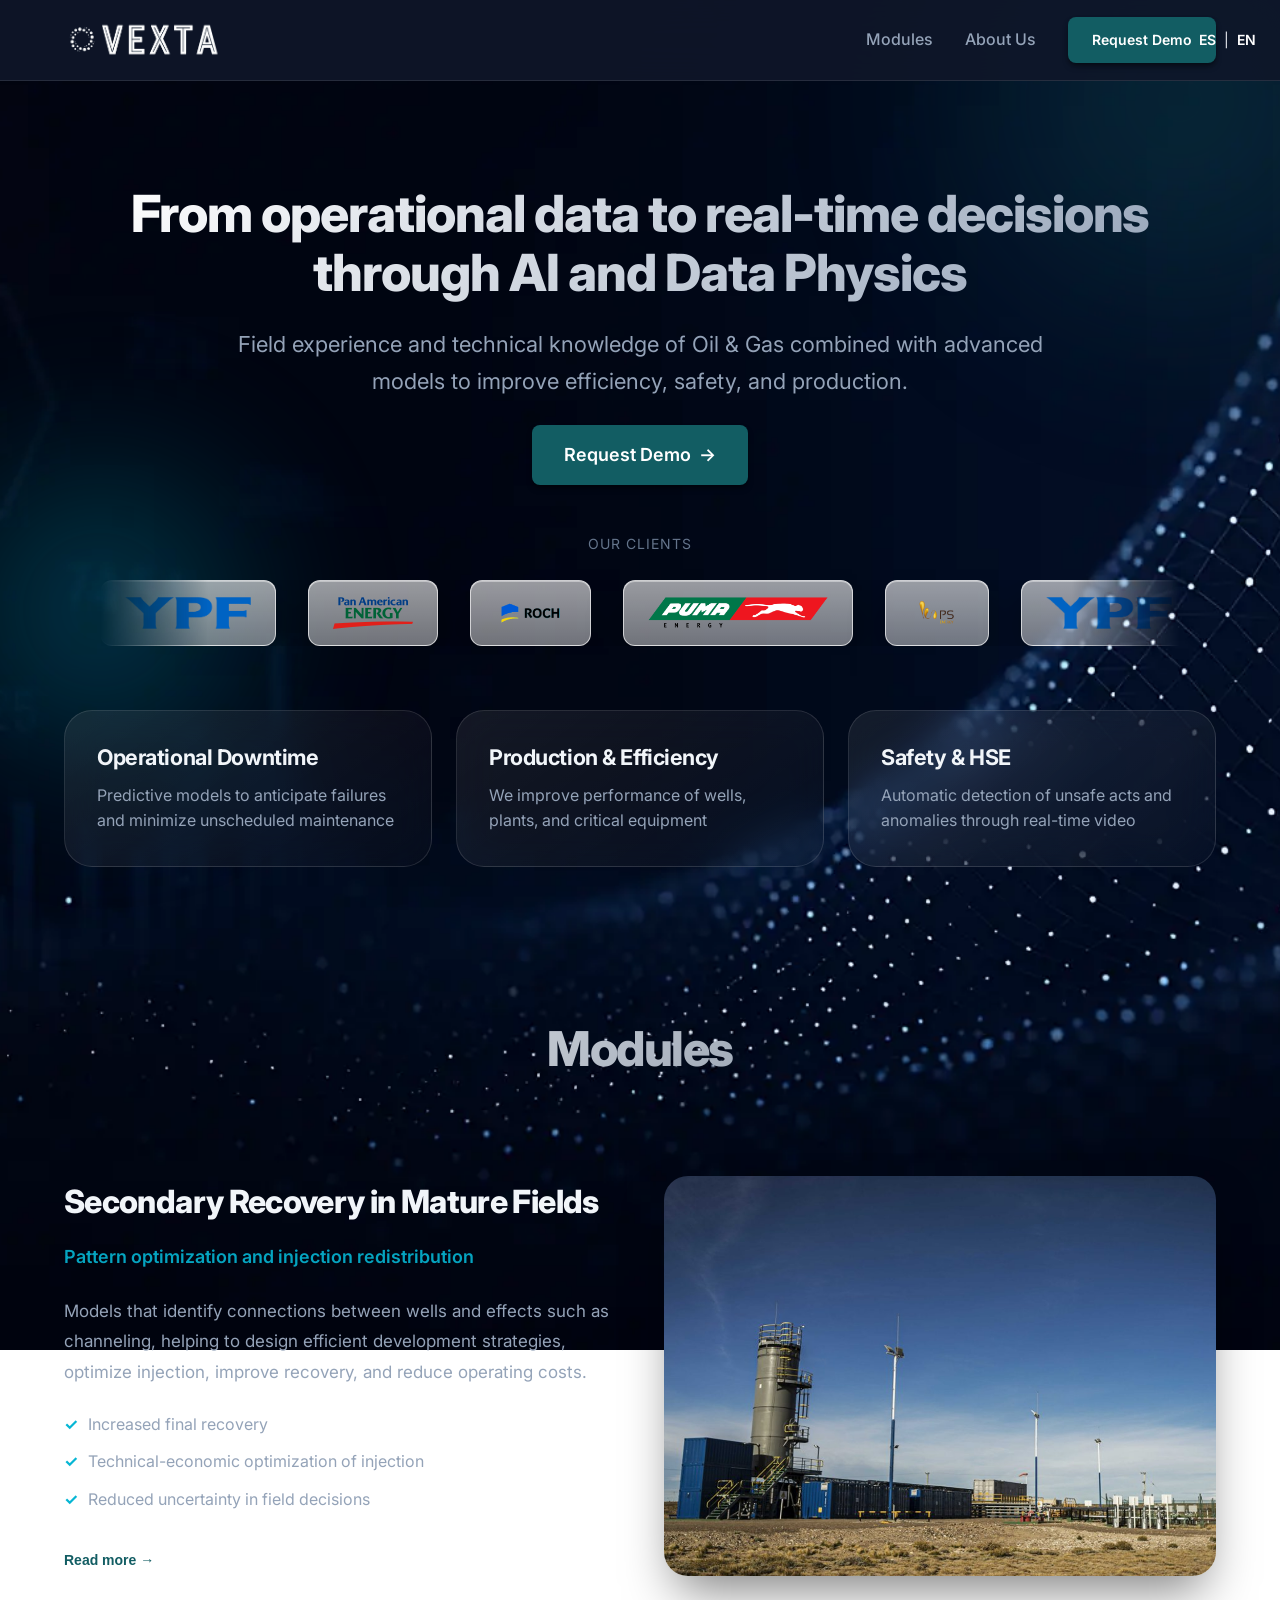
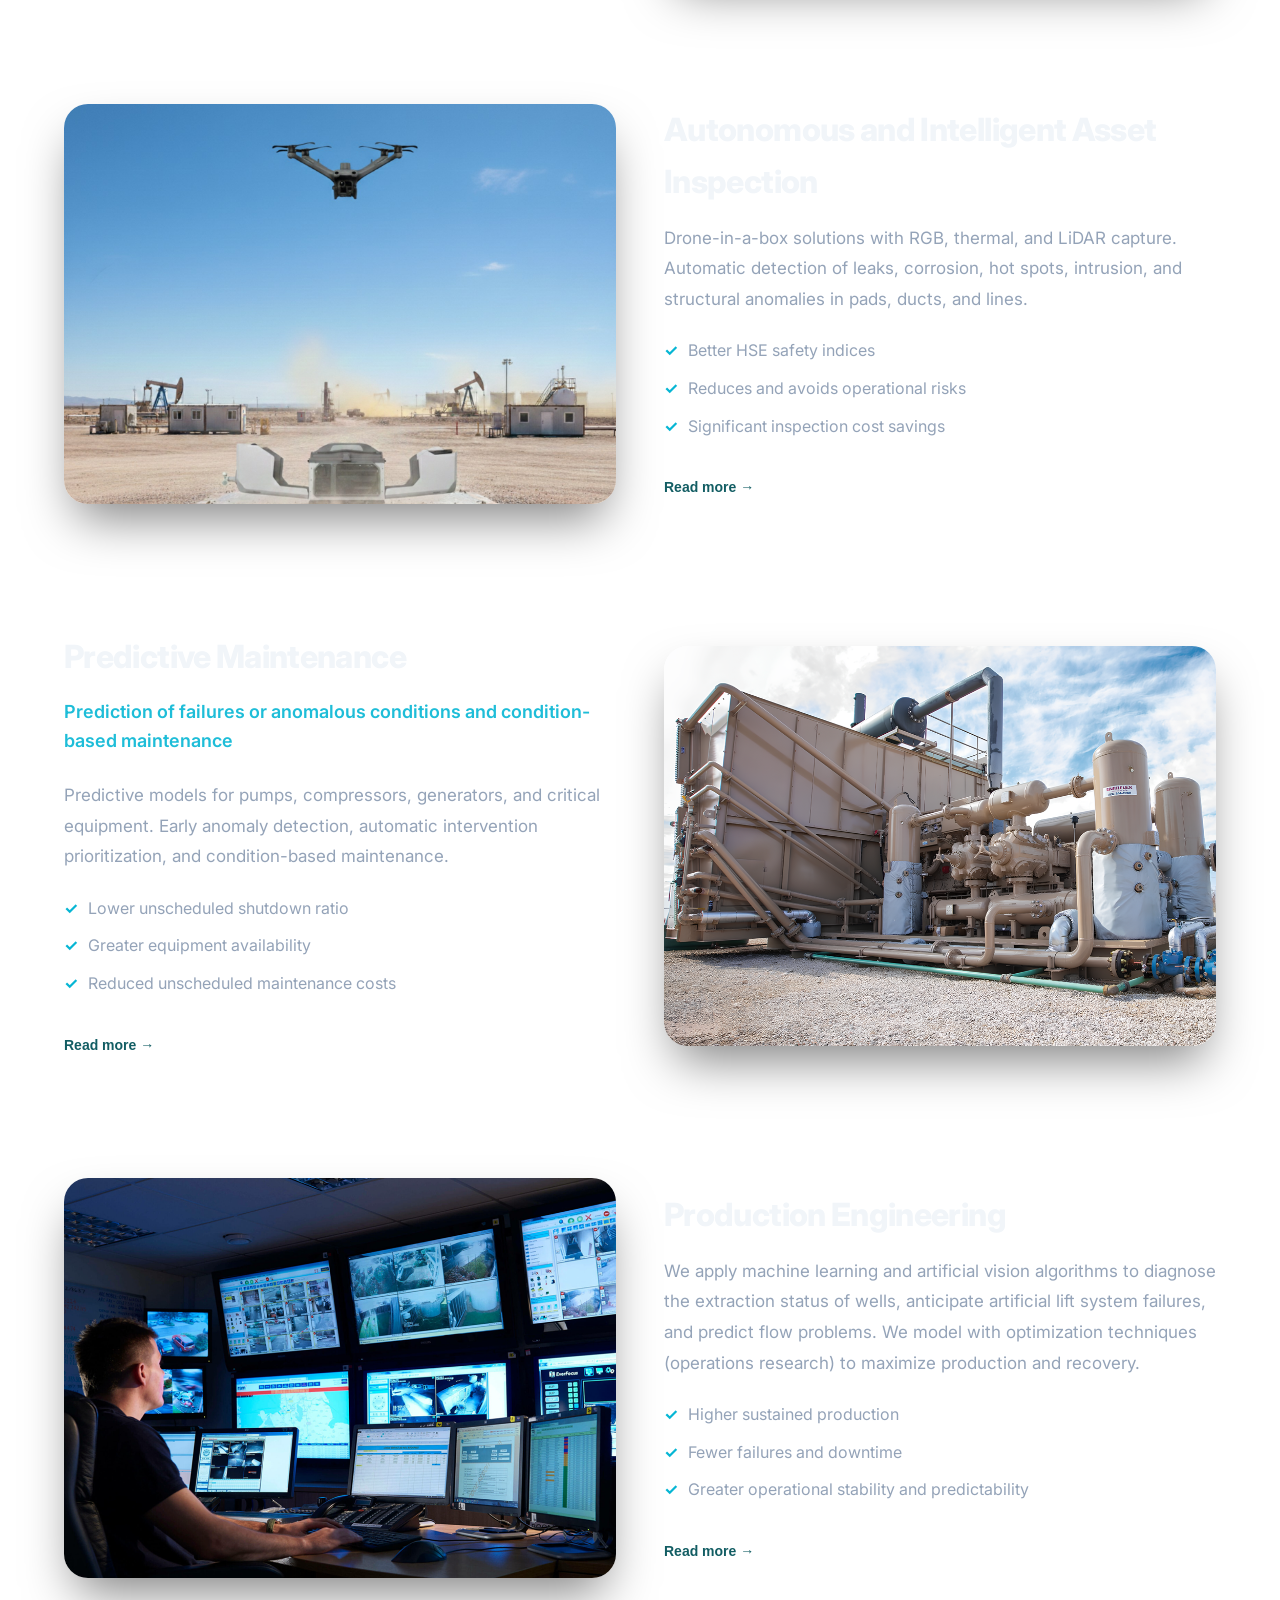
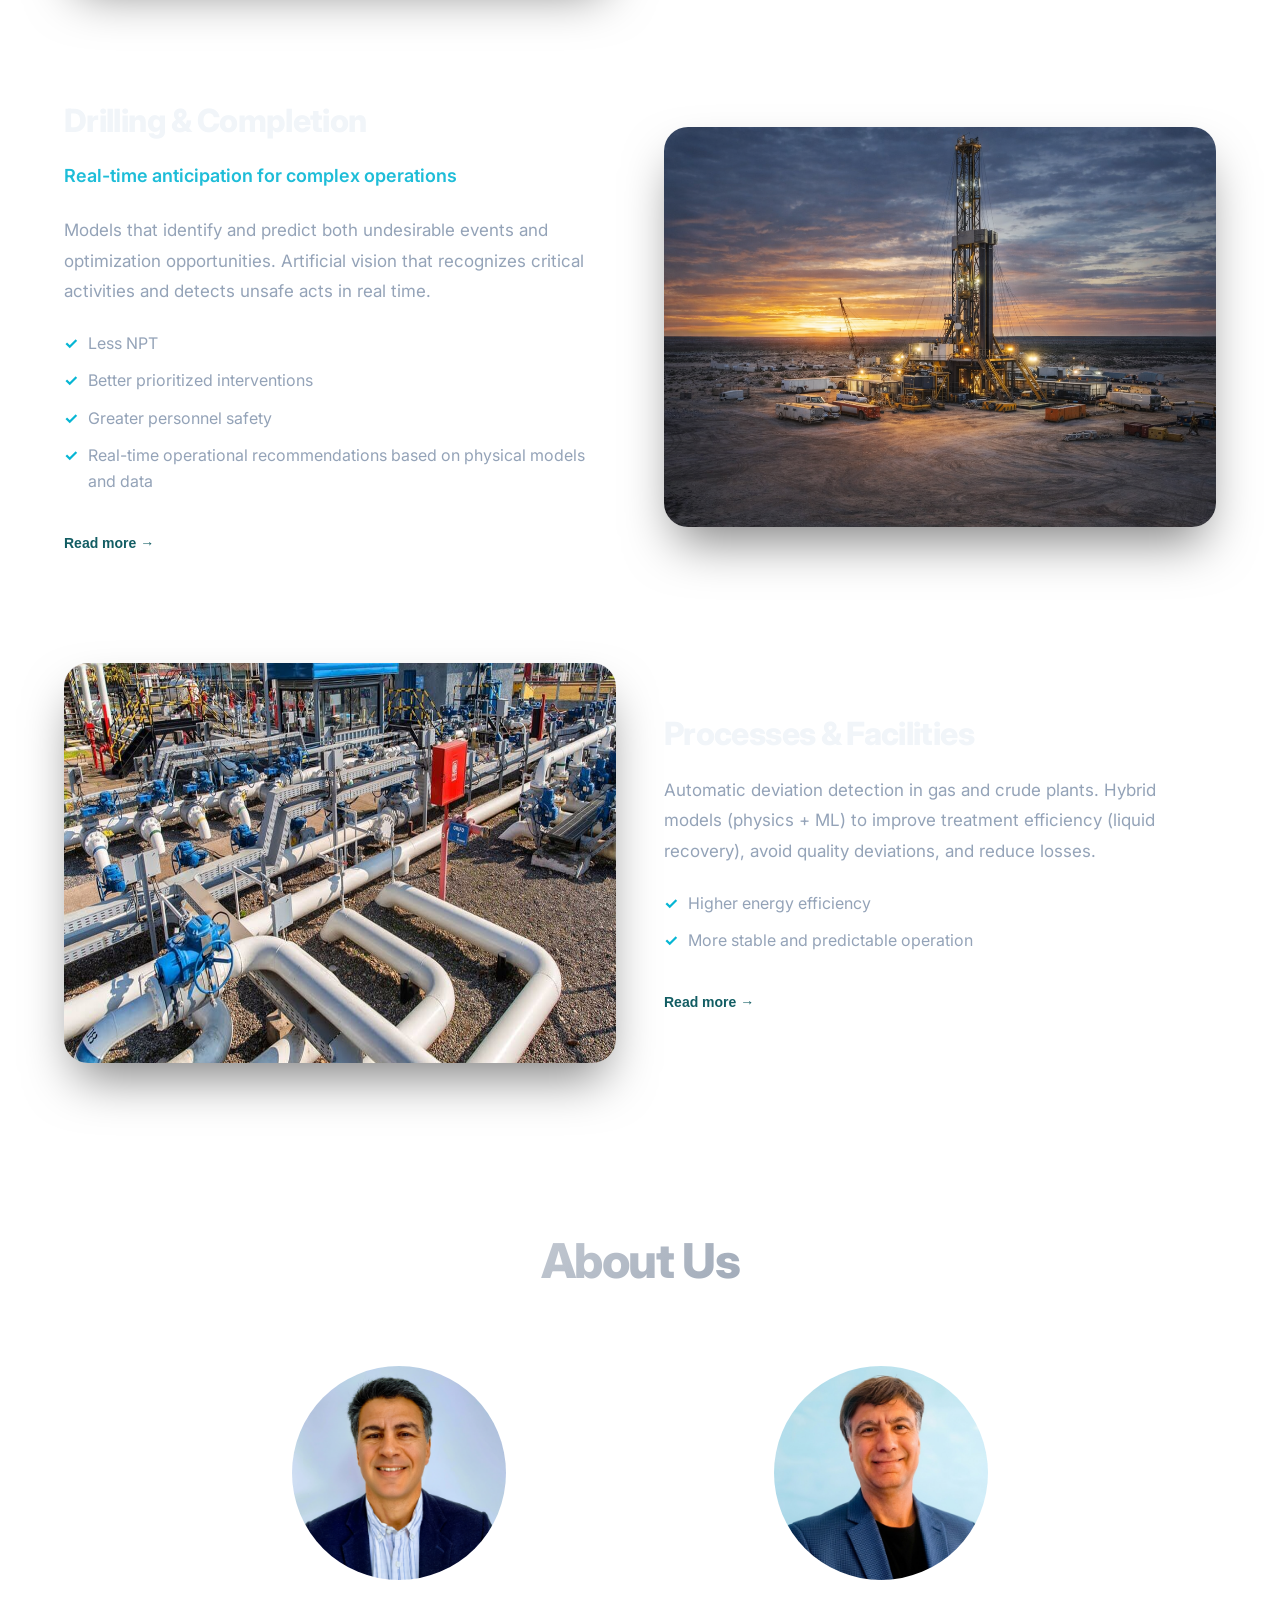
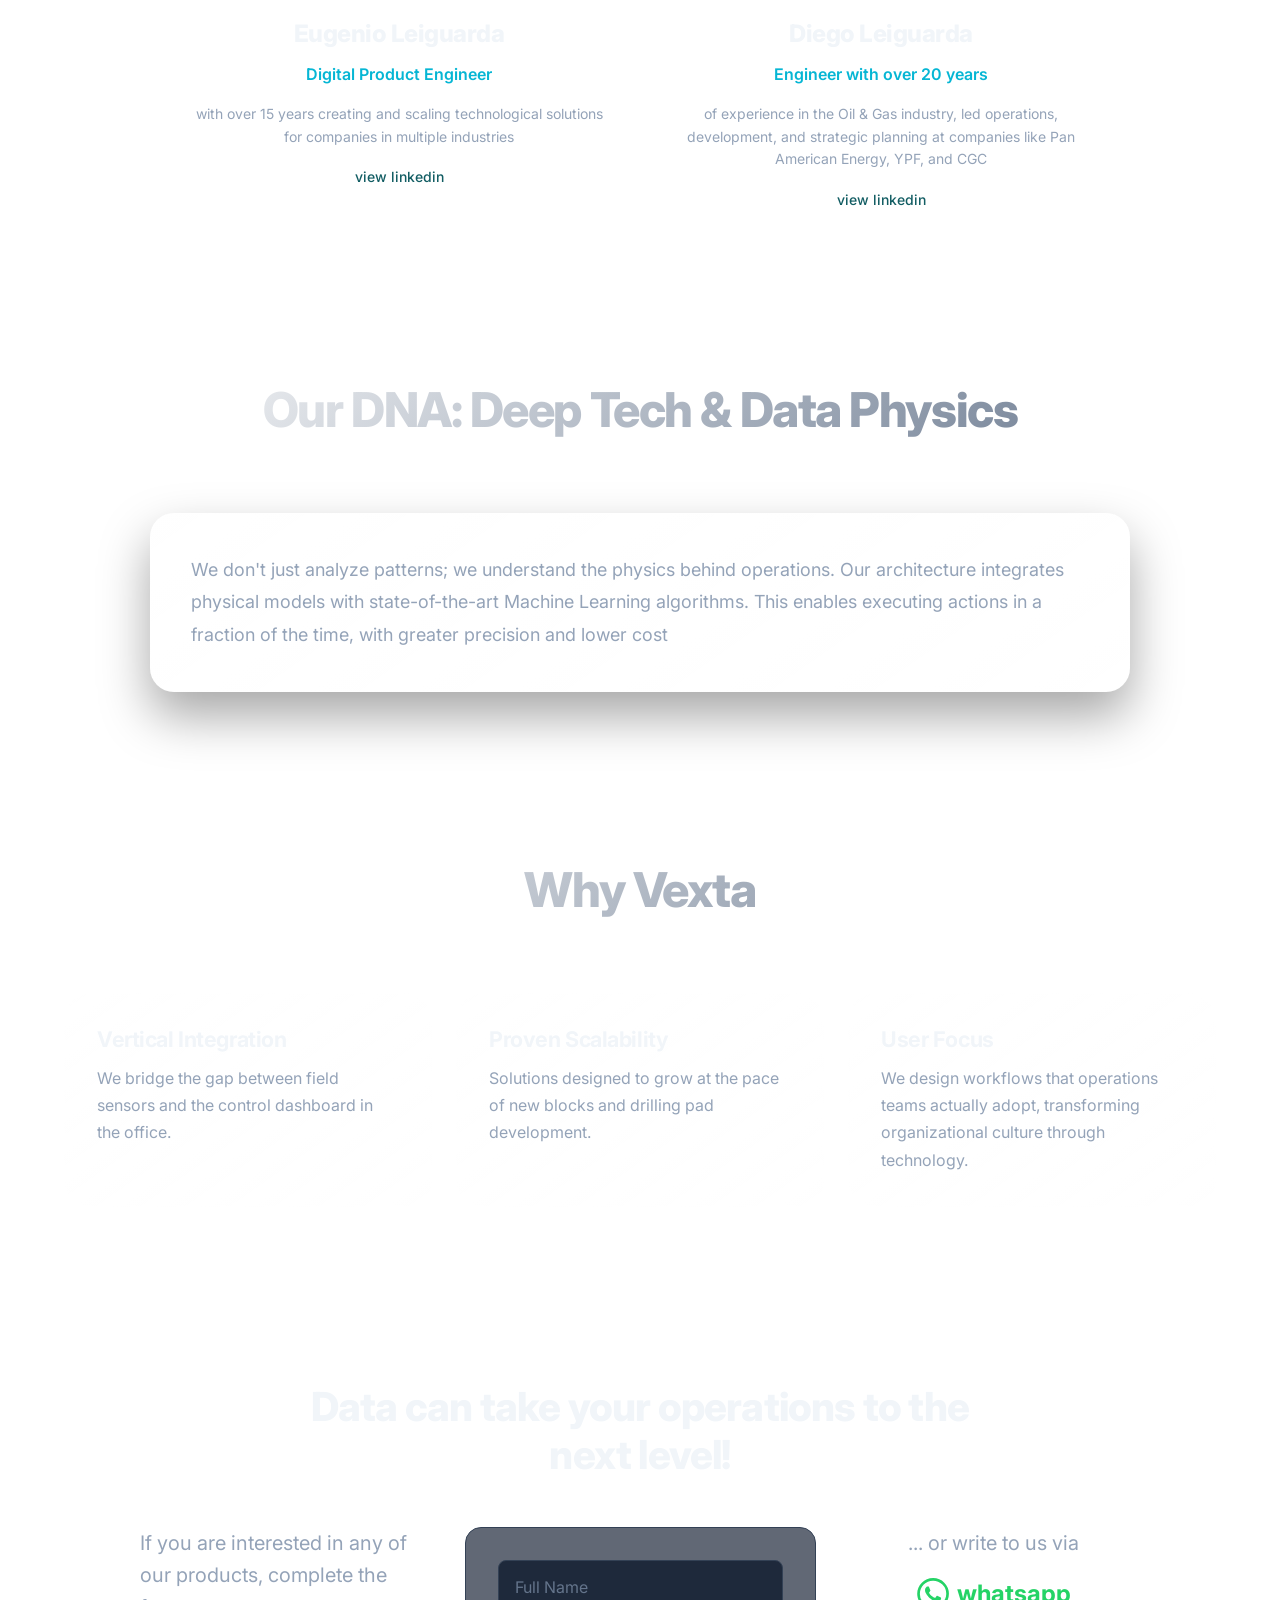
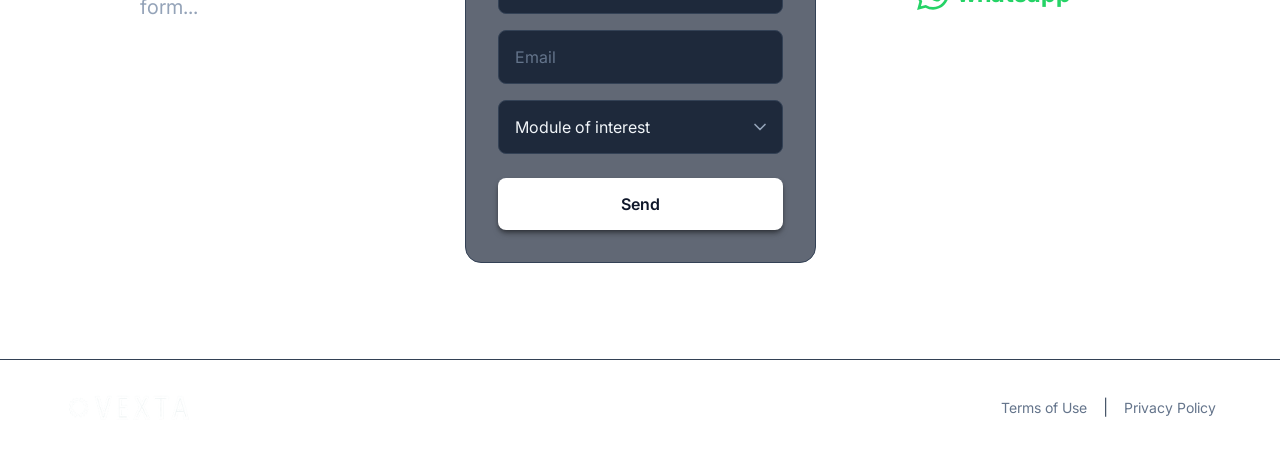
==== en/index.html @ 83370a62 "Initial commit: Vexta web project Co-Authored-By: Claude Sonnet 4.6 <noreply@anthropic.com>" ====
<!DOCTYPE html>
<html lang="en">
<head>
    <meta charset="UTF-8">
    <meta name="viewport" content="width=device-width, initial-scale=1.0">
    <title>VEXTA - AI and Data Physics to maximize critical asset profitability</title>
    <meta name="description" content="Field experience and technical knowledge of Oil & Gas combined with advanced models to improve efficiency, safety, and production.">

    <link rel="preconnect" href="https://fonts.googleapis.com">
    <link rel="preconnect" href="https://fonts.gstatic.com" crossorigin>
    <link href="https://fonts.googleapis.com/css2?family=Inter:wght@400;500;600;700&display=swap" rel="stylesheet">

    <link href="https://unpkg.com/aos@2.3.1/dist/aos.css" rel="stylesheet">

    <link rel="stylesheet" href="../styles.css">
</head>
<body>
    <div class="bg-parallax" id="bgParallax"></div>

    <div class="gradient-orb orb-1"></div>
    <div class="gradient-orb orb-2"></div>

    <header class="header">
        <nav class="nav container">
            <a href="index.html" class="logo">
                <img src="../assets/logo.png" alt="VEXTA" class="logo-img">

            </a>

            <ul class="nav-links">
                <li><a href="#soluciones" class="nav-link">Modules</a></li>
                <li><a href="#nosotros" class="nav-link">About Us</a></li>
                <li><a href="#contacto" class="btn btn-primary">Request Demo</a></li>
                <li class="nav-lang-switch"><a href="../">ES</a> | <a href="/en/">EN</a></li>
            </ul>

            <button class="menu-toggle" aria-label="Toggle menu">
                <span class="hamburger"></span>
            </button>
        </nav>
    <div class="lang-switch"><a href="../">ES</a> | <a href="/en/">EN</a></div></header>

    <section id="hero" class="hero">
        <div class="container">
            <div class="hero-content-centered" data-aos="fade-up" data-aos-duration="800">
                <h1 class="hero-title">From operational data to real-time decisions through AI and Data Physics</h1>

                <p class="hero-description">
                    Field experience and technical knowledge of Oil & Gas combined with advanced models to improve efficiency, safety, and production.
                </p>

                <a href="#contacto" class="btn btn-primary hero-cta">Request Demo <span>→</span></a>

                <div class="clients-section" data-aos="fade-up" data-aos-delay="200">
                    <p class="clients-text">Our clients</p>
                    <div class="clients-carousel-wrapper">
                        <div class="clients-carousel">
                            <div class="client-logo">
                                <img src="../assets/client-ypf.png" alt="YPF" loading="lazy" decoding="async">
                            </div>
                            <div class="client-logo">
                                <img src="../assets/client-pae.png" alt="Pan American Energy" loading="lazy" decoding="async">
                            </div>
                            <div class="client-logo">
                                <img src="../assets/client-roch.png" alt="Roch" loading="lazy" decoding="async">
                            </div>
                            <div class="client-logo">
                                <img src="../assets/client-puma.png" alt="PUMA Energy" loading="lazy" decoding="async">
                            </div>
                            <div class="client-logo">
                                <img src="../assets/client-ps.png" alt="Petróleos Sudamericanos" loading="lazy" decoding="async">
                            </div>

                            <div class="client-logo">
                                <img src="../assets/client-ypf.png" alt="YPF" loading="lazy" decoding="async">
                            </div>
                            <div class="client-logo">
                                <img src="../assets/client-pae.png" alt="Pan American Energy" loading="lazy" decoding="async">
                            </div>
                            <div class="client-logo">
                                <img src="../assets/client-roch.png" alt="Roch" loading="lazy" decoding="async">
                            </div>
                            <div class="client-logo">
                                <img src="../assets/client-puma.png" alt="PUMA Energy" loading="lazy" decoding="async">
                            </div>
                            <div class="client-logo">
                                <img src="../assets/client-ps.png" alt="Petróleos Sudamericanos" loading="lazy" decoding="async">
                            </div>
                        </div>
                    </div>
                </div>
            </div>

            <div class="features-grid">
                <div class="feature-card" data-aos="fade-up" data-aos-delay="100">
<div class="feature-content">
                        <h3 class="feature-title">Operational Downtime</h3>
                        <p class="feature-text">Predictive models to anticipate failures and minimize unscheduled maintenance</p>
                    </div>
                </div>

                <div class="feature-card" data-aos="fade-up" data-aos-delay="200">
<div class="feature-content">
                        <h3 class="feature-title">Production & Efficiency</h3>
                        <p class="feature-text">We improve performance of wells, plants, and critical equipment</p>
                    </div>
                </div>

                <div class="feature-card" data-aos="fade-up" data-aos-delay="300">
<div class="feature-content">
                        <h3 class="feature-title">Safety & HSE</h3>
                        <p class="feature-text">Automatic detection of unsafe acts and anomalies through real-time video</p>
                    </div>
                </div>
            </div>
        </div>
    </section>

    <section id="soluciones" class="soluciones">
        <div class="container">
            <h2 class="section-title" data-aos="fade-up">Modules</h2><div class="solucion-row" data-aos="fade-up">
                <div class="solucion-content" data-solution="recuperacion">
                    <h3 class="solucion-title">Secondary Recovery in Mature Fields</h3>
                    <h4 class="solucion-subtitle">Pattern optimization and injection redistribution</h4>

                    <div class="solucion-summary">
                        <p class="solucion-text">
                            Models that identify connections between wells and effects such as channeling, helping to design efficient development strategies, optimize injection, improve recovery, and reduce operating costs.
                        </p>
                        <ul class="solucion-benefits">
                            <li>Increased final recovery</li>
                            <li>Technical-economic optimization of injection</li>
                            <li>Reduced uncertainty in field decisions</li>
                        </ul>
                    </div>

                    <div class="solucion-detail">
                        <p class="solucion-text">
                            Events such as channeling, "bypassed oil," and excessively swept zones significantly affect recovery.
                        </p>
                        <p class="solucion-text">
                            Our machine learning and operations research models use data in combination with the physics governing multiphase flow in the reservoir ("Data Physics"), enabling precise characterization of connectivity between producing and injector wells and identifying critical deviations. With this information, specific action plans can be developed and executed to improve injection efficiency and optimize recovery factor.
                        </p>
                        <ul class="solucion-benefits">
                            <li>Increased oil recovery and reduced resource usage</li>
                            <li>Minimization of operating costs and long-term production maximization</li>
                            <li>Greater effectiveness and adaptability to operational needs and changing reservoir conditions</li>
                        </ul>
                    </div>

                    <button class="solucion-toggle-btn" data-action="expand">Read more →</button>
                </div>
                <div class="solucion-image-wrapper">
                    <img src="../assets/recuperacion.png" alt="Secondary Recovery" class="solucion-image">
                </div>
            </div>

            <div class="solucion-row solucion-row-reverse" data-aos="fade-up">
                <div class="solucion-content" data-solution="inspeccion">
                    <h3 class="solucion-title">Autonomous and Intelligent Asset Inspection</h3>

                    <div class="solucion-summary">
                        <p class="solucion-text">
                            Drone-in-a-box solutions with RGB, thermal, and LiDAR capture. Automatic detection of leaks, corrosion, hot spots, intrusion, and structural anomalies in pads, ducts, and lines.
                        </p>
                        <ul class="solucion-benefits">
                            <li>Better HSE safety indices</li>
                            <li>Reduces and avoids operational risks</li>
                            <li>Significant inspection cost savings</li>
                        </ul>
                    </div>

                    <div class="solucion-detail">
                        <p class="solucion-text">
                            Leaks, flow losses, and operational anomalies in wells, collectors, batteries, and equipment are common in the field
                        </p>
                        <p class="solucion-text">
                            Our computer vision models detect leaks, flow losses, and anomalous behaviors in real time from images. They identify visual or thermal variations — fluid stains, mists, anomalous vapors, temperature differences, missing components — that anticipate failures before they worsen. This allows automatic alerts to the operations team, reduces downtime, and prevents environmental or operational incidents.
                        </p>
                        <ul class="solucion-benefits">
                            <li>Optimizes operational efficiency, enabling autonomous inspections</li>
                            <li>Increases visual traceability and safety by identifying unauthorized objects, open fences, and risk conditions</li>
                        </ul>
                    </div>

                    <button class="solucion-toggle-btn" data-action="expand">Read more →</button>
                </div>
                <div class="solucion-image-wrapper">
                    <img src="../assets/inspeccion.jpg" alt="Autonomous and Intelligent Asset Inspection" class="solucion-image">
                </div>
            </div>

            <div class="solucion-row" data-aos="fade-up">
                <div class="solucion-content" data-solution="mantenimiento">
                    <h3 class="solucion-title">Predictive Maintenance</h3>
                    <h4 class="solucion-subtitle">Prediction of failures or anomalous conditions and condition-based maintenance</h4>

                    <div class="solucion-summary">
                        <p class="solucion-text">
                            Predictive models for pumps, compressors, generators, and critical equipment. Early anomaly detection, automatic intervention prioritization, and condition-based maintenance.
                        </p>
                        <ul class="solucion-benefits">
                            <li>Lower unscheduled shutdown ratio</li>
                            <li>Greater equipment availability</li>
                            <li>Reduced unscheduled maintenance costs</li>
                        </ul>
                    </div>

                    <div class="solucion-detail">
                        <p class="solucion-text">
                            Preventive and reactive maintenance often generates high costs and unscheduled shutdowns that strongly affect operation profitability.
                        </p>
                        <p class="solucion-text">
                            We implement Machine Learning and operations research models that analyze historical and real-time data, evaluating operating conditions and identifying patterns, anticipating failures, and generating early alerts. This allows scheduling preventive interventions and allocating resources in time, avoiding unscheduled shutdowns, and minimizing production impact.
                        </p>
                        <ul class="solucion-benefits">
                            <li>Response time optimization and cost reduction associated with unexpected repairs and production losses</li>
                            <li>Greater operational reliability, efficient resource use, and improved equipment lifespan</li>
                            <li>Greater profitability in continuous and safe operations</li>
                        </ul>
                    </div>

                    <button class="solucion-toggle-btn" data-action="expand">Read more →</button>
                </div>
                <div class="solucion-image-wrapper">
                    <img src="../assets/mantenimiento.png" alt="Predictive Maintenance" class="solucion-image">
                </div>
            </div>

            <div class="solucion-row solucion-row-reverse" data-aos="fade-up">
                <div class="solucion-content" data-solution="produccion">
                    <h3 class="solucion-title">Production Engineering</h3>

                    <div class="solucion-summary">
                        <p class="solucion-text">
                            We apply machine learning and artificial vision algorithms to diagnose the extraction status of wells, anticipate artificial lift system failures, and predict flow problems. We model with optimization techniques (operations research) to maximize production and recovery.
                        </p>
                        <ul class="solucion-benefits">
                            <li>Higher sustained production</li>
                            <li>Fewer failures and downtime</li>
                            <li>Greater operational stability and predictability</li>
                        </ul>
                    </div>

                    <div class="solucion-detail">
                        <p class="solucion-text">
                            Problem wells, early and/or repetitive failures are often a difficult condition to manage
                        </p>
                        <p class="solucion-text">
                            Our deep learning models work with surface and downhole parameters (sensors) to ensure adequate diagnosis that allows the production engineer to streamline analyses and prioritize follow-up routines.
                        </p>
                        <ul class="solucion-benefits">
                            <li>Failure rate reduction and minimization of repetitive interventions</li>
                            <li>Greater operational efficiency through early detection of anomalous conditions</li>
                            <li>Production increase and better resource utilization</li>
                        </ul>
                    </div>

                    <button class="solucion-toggle-btn" data-action="expand">Read more →</button>
                </div>
                <div class="solucion-image-wrapper">
                    <img src="../assets/produccion.png" alt="Production Engineering" class="solucion-image">
                </div>
            </div>



            <div class="solucion-row" data-aos="fade-up">
                <div class="solucion-content" data-solution="drilling">
                    <h3 class="solucion-title">Drilling & Completion</h3>
                    <h4 class="solucion-subtitle">Real-time anticipation for complex operations</h4>

                    <div class="solucion-summary">
                        <p class="solucion-text">
                            Models that identify and predict both undesirable events and optimization opportunities. Artificial vision that recognizes critical activities and detects unsafe acts in real time.
                        </p>
                        <ul class="solucion-benefits">
                            <li>Less NPT</li>
                            <li>Better prioritized interventions</li>
                            <li>Greater personnel safety</li>
                            <li>Real-time operational recommendations based on physical models and data</li>
                        </ul>
                    </div>

                    <div class="solucion-detail">
                        <p class="solucion-text">
                            Screen outs, circulation losses, valve or collector obstructions, frac hits, influxes, or blowouts are costly and require complex remediation tasks.
                        </p>
                        <p class="solucion-text">
                            Machine learning models trained with historical data allow real-time monitoring of the behavior of main operations. Using autoencoder networks and other advanced algorithms, we can detect anomalous patterns that predict the occurrence of undesired phenomena during operations. Early alerts allow teams to prevent risks and anticipate failures.
                        </p>
                        <ul class="solucion-benefits">
                            <li>Cost and time reduction in drilling and completion</li>
                            <li>Increased safety, efficiency, and profitability of operations</li>
                            <li>Minimization of unforeseen problem impact</li>
                            <li>Safety incident reduction</li>
                        </ul>
                    </div>

                    <button class="solucion-toggle-btn" data-action="expand">Read more →</button>
                </div>
                <div class="solucion-image-wrapper">
                    <img src="../assets/drilling.png" alt="Drilling & Completion" class="solucion-image">
                </div>
            </div>

            <div class="solucion-row solucion-row-reverse" data-aos="fade-up">
                <div class="solucion-content" data-solution="procesos">
                    <h3 class="solucion-title">Processes & Facilities</h3>

                    <div class="solucion-summary">
                        <p class="solucion-text">
                            Automatic deviation detection in gas and crude plants. Hybrid models (physics + ML) to improve treatment efficiency (liquid recovery), avoid quality deviations, and reduce losses.
                        </p>
                        <ul class="solucion-benefits">
                            <li>Higher energy efficiency</li>
                            <li>More stable and predictable operation</li>
                        </ul>
                    </div>

                    <div class="solucion-detail">
                        <p class="solucion-text">
                            Operational instability, quality deviations of treated product, and process inefficiencies generate additional costs and unnecessarily high operational burden.
                        </p>
                        <p class="solucion-text">
                            We combine deep learning, physical modeling, and optimization techniques to maximize efficiency in gas, crude, and water plants. We detect hidden patterns, anticipate quality deviations, build digital twins of processes, and recommend optimal operating points to achieve more stable, energy-efficient, and efficient operations.
                        </p>
                        <ul class="solucion-benefits">
                            <li>Higher liquid recovery</li>
                            <li>Lower quality deviation in treated product</li>
                        </ul>
                    </div>

                    <button class="solucion-toggle-btn" data-action="expand">Read more →</button>
                </div>
                <div class="solucion-image-wrapper">
                    <img src="../assets/procesos.png" alt="Processes & Facilities" class="solucion-image">
                </div>
            </div>

        </div>
    </section>

    <section id="nosotros" class="nosotros">
        <div class="container">
            <h2 class="section-title" data-aos="fade-up">About Us</h2>

            <div class="team-grid">
                <div class="team-card" data-aos="fade-up" data-aos-delay="100">
                    <div class="team-image-wrapper">
                        <img src="../assets/eugenio.png" alt="Eugenio Leiguarda" class="team-image">
                    </div>
                    <div class="team-content">
                        <h3 class="team-name">Eugenio Leiguarda</h3>
                        <p class="team-role">Digital Product Engineer</p>
                        <p class="team-bio">
                            with over 15 years creating and scaling technological solutions for companies in multiple industries
                        </p>
                        <a href="https://www.linkedin.com/in/eugenioleiguarda/" target="_blank" rel="noopener" class="team-link">view linkedin</a>
                    </div>
                </div>

                <div class="team-card" data-aos="fade-up" data-aos-delay="200">
                    <div class="team-image-wrapper">
                        <img src="../assets/diego.png" alt="Diego Leiguarda" class="team-image">
                    </div>
                    <div class="team-content">
                        <h3 class="team-name">Diego Leiguarda</h3>
                        <p class="team-role">Engineer with over 20 years</p>
                        <p class="team-bio">
                            of experience in the Oil & Gas industry, led operations, development, and strategic planning at companies like Pan American Energy, YPF, and CGC
                        </p>
                        <a href="https://www.linkedin.com/in/diegoleiguarda/" target="_blank" rel="noopener" class="team-link">view linkedin</a>
                    </div>
                </div>
            </div>
        </div>
    </section>


    <section id="adn" class="adn">
        <div class="container">
            <h2 class="section-title" data-aos="fade-up">Our DNA: Deep Tech & Data Physics</h2>
            <div class="adn-card" data-aos="fade-up" data-aos-delay="100">
                <p class="adn-text">We don't just analyze patterns; we understand the physics behind operations. Our architecture integrates physical models with state-of-the-art Machine Learning algorithms. This enables executing actions in a fraction of the time, with greater precision and lower cost</p>
            </div>
        </div>
    </section>

    <section id="por-que" class="por-que">
        <div class="container">
            <h2 class="section-title" data-aos="fade-up">Why Vexta</h2>

            <div class="why-grid">
                <div class="why-card" data-aos="fade-up" data-aos-delay="100">
                    <h3 class="why-title">Vertical Integration</h3>
                    <p class="why-text">We bridge the gap between field sensors and the control dashboard in the office.</p>
                </div>

                <div class="why-card" data-aos="fade-up" data-aos-delay="200">
                    <h3 class="why-title">Proven Scalability</h3>
                    <p class="why-text">Solutions designed to grow at the pace of new blocks and drilling pad development.</p>
                </div>

                <div class="why-card" data-aos="fade-up" data-aos-delay="300">
                    <h3 class="why-title">User Focus</h3>
                    <p class="why-text">We design workflows that operations teams actually adopt, transforming organizational culture through technology.</p>
                </div>
            </div>
        </div>
    </section>

    <section id="contacto" class="contacto">
        <div class="container">
            <h2 class="contacto-title" data-aos="fade-up">Data can take your operations to the next level!</h2>

            <div class="contacto-grid">
                <div class="contacto-text ocultar-en-movil" data-aos="fade-up" data-aos-delay="100">
    <p>If you are interested in any of our products, complete the form...</p>
</div>

                <form name="demo" method="POST" data-netlify="true" netlify-honeypot="bot-field" class="contacto-form" id="contactForm">
<input type="hidden" name="form-name" value="demo" />
<input type="hidden" name="bot-field" />
                    <div class="form-group">
                        <input type="text" id="nombre" name="nombre" class="form-input" placeholder="Full Name" required>
                    </div>
                    <div class="form-group">
                        <input type="email" id="email" name="email" class="form-input" placeholder="Email" required>
                    </div>
                    <div class="form-group">
                        <select id="solucion" name="solucion" class="form-select" required>
                            <option value="" disabled selected>Module of interest</option>
                            <option value="recuperacion">Secondary Recovery</option>
                            <option value="inspeccion">Autonomous and Intelligent Asset Inspection</option>
                            <option value="mantenimiento">Predictive Maintenance</option>
                            <option value="produccion">Production Engineering</option>
                            <option value="drilling">Drilling & Completion</option>
                            <option value="procesos">Processes & Facilities</option>
                        </select>
                    </div>
                    <button type="submit" class="btn btn-submit">Send</button>
                </form>

                <div class="contacto-whatsapp" data-aos="fade-up" data-aos-delay="300">
                    <p class="whatsapp-text">... or write to us via</p>
                    <a href="https://wa.me/5491121646279?text=Hello,%20I%20am%20interested%20in%20knowing%20more%20about%20VEXTA's%20solutions" target="_blank" rel="noopener" class="whatsapp-link">
                        <svg class="whatsapp-icon" viewBox="0 0 24 24" fill="currentColor">
                            <path d="M17.472 14.382c-.297-.149-1.758-.867-2.03-.967-.273-.099-.471-.148-.67.15-.197.297-.767.966-.94 1.164-.173.199-.347.223-.644.075-.297-.15-1.255-.463-2.39-1.475-.883-.788-1.48-1.761-1.653-2.059-.173-.297-.018-.458.13-.606.134-.133.298-.347.446-.52.149-.174.198-.298.298-.497.099-.198.05-.371-.025-.52-.075-.149-.669-1.612-.916-2.207-.242-.579-.487-.5-.669-.51-.173-.008-.371-.01-.57-.01-.198 0-.52.074-.792.372-.272.297-1.04 1.016-1.04 2.479 0 1.462 1.065 2.875 1.213 3.074.149.198 2.096 3.2 5.077 4.487.709.306 1.262.489 1.694.625.712.227 1.36.195 1.871.118.571-.085 1.758-.719 2.006-1.413.248-.694.248-1.289.173-1.413-.074-.124-.272-.198-.57-.347m-5.421 7.403h-.004a9.87 9.87 0 01-5.031-1.378l-.361-.214-3.741.982.998-3.648-.235-.374a9.86 9.86 0 01-1.51-5.26c.001-5.45 4.436-9.884 9.888-9.884 2.64 0 5.122 1.03 6.988 2.898a9.825 9.825 0 012.893 6.994c-.003 5.45-4.437 9.884-9.885 9.884m8.413-18.297A11.815 11.815 0 0012.05 0C5.495 0 .16 5.335.157 11.892c0 2.096.547 4.142 1.588 5.945L.057 24l6.305-1.654a11.882 11.882 0 005.683 1.448h.005c6.554 0 11.89-5.335 11.893-11.893a11.821 11.821 0 00-3.48-8.413z"/>
                        </svg>
                        whatsapp
                    </a>
                </div>
            </div>
        </div>
    </section>

    <footer class="footer">
        <div class="container">
            <div class="footer-content">
                <div class="footer-brand">
                    <img src="../assets/logo.png" alt="VEXTA" class="footer-logo">
                </div>

                <div class="footer-links">
                    <a href="terminos-de-uso.html" class="footer-link">Terms of Use</a>
                    <span class="footer-separator">|</span>
                    <a href="politica-de-privacidad.html" class="footer-link">Privacy Policy</a>
                </div>
            </div>
        </div>
    </footer>

    <script src="https://unpkg.com/aos@2.3.1/dist/aos.js"></script>

    <script src="../script.js"></script>
</body>
</html>
---- styles.css ----
/* ============================================
   VEXTA Landing Page - Stylesheet
   ============================================ */

/* CSS Variables */
:root {
    /* Colors */
    --bg-primary: #0f172a;
    --bg-secondary: #1e293b;
    --bg-card: #1e293b;
    --bg-card-hover: #334155;
    
    --accent-primary: #125D63;
    --accent-secondary: #06b6d4;
    --accent-gradient: linear-gradient(135deg, #125D63 0%, #06b6d4 100%);
    
    --text-primary: #f1f5f9;
    --text-secondary: #94a3b8;
    --text-muted: #64748b;
    
    --border-color: #334155;
    --border-light: #475569;
    
    /* WhatsApp Green */
    --whatsapp: #25d366;
    --whatsapp-dark: #128c7e;
    
    /* Typography */
    --font-family: 'Inter', -apple-system, BlinkMacSystemFont, 'Segoe UI', Roboto, sans-serif;
    --font-size-xs: 0.75rem;
    --font-size-sm: 0.875rem;
    --font-size-base: 1rem;
    --font-size-lg: 1.125rem;
    --font-size-xl: 1.25rem;
    --font-size-2xl: 1.5rem;
    --font-size-3xl: 1.875rem;
    --font-size-4xl: 2.25rem;
    --font-size-5xl: 3rem;
    
    /* Spacing */
    --spacing-1: 0.25rem;
    --spacing-2: 0.5rem;
    --spacing-3: 0.75rem;
    --spacing-4: 1rem;
    --spacing-5: 1.25rem;
    --spacing-6: 1.5rem;
    --spacing-8: 2rem;
    --spacing-10: 2.5rem;
    --spacing-12: 3rem;
    --spacing-16: 4rem;
    --spacing-20: 5rem;
    --spacing-24: 6rem;
    
    /* Transitions */
    --transition-fast: 0.15s ease;
    --transition-base: 0.3s ease;
    --transition-slow: 0.5s ease;
    
    /* Shadows */
    --shadow-sm: 0 1px 2px 0 rgba(0, 0, 0, 0.3);
    --shadow-md: 0 4px 6px -1px rgba(0, 0, 0, 0.4), 0 2px 4px -1px rgba(0, 0, 0, 0.3);
    --shadow-lg: 0 10px 15px -3px rgba(0, 0, 0, 0.5), 0 4px 6px -2px rgba(0, 0, 0, 0.4);
    --shadow-glow: 0 0 20px rgba(59, 130, 246, 0.3);
    
    /* Border Radius */
    --radius-sm: 0.375rem;
    --radius-md: 0.5rem;
    --radius-lg: 0.75rem;
    --radius-xl: 1rem;
    --radius-2xl: 1.5rem;
}

/* Reset & Base */
*, *::before, *::after {
    box-sizing: border-box;
    margin: 0;
    padding: 0;
}

html {
    scroll-behavior: smooth;
    font-size: 16px;
}

body {
    font-family: var(--font-family);
    font-size: var(--font-size-base);
    line-height: 1.6;
    color: var(--text-primary);
    -webkit-font-smoothing: antialiased;
    -moz-osx-font-smoothing: grayscale;
}

/* Background Parallax Layer */
.bg-parallax {
    position: fixed;
    top: 0;
    left: 0;
    width: 100%;
    height: 150vh;
    background-image: url('assets/background.webp');
    background-size: cover;
    background-position: center;
    background-repeat: no-repeat;
    z-index: -1;
    will-change: transform;
    pointer-events: none;
}

/* Modern decorative elements */
.gradient-orb {
    position: fixed;
    border-radius: 50%;
    filter: blur(80px);
    opacity: 0.4;
    pointer-events: none;
    z-index: -1;
}

.orb-1 {
    width: 600px;
    height: 600px;
    background: radial-gradient(circle, var(--accent-primary) 0%, transparent 70%);
    top: -200px;
    right: -200px;
}

.orb-2 {
    width: 400px;
    height: 400px;
    background: radial-gradient(circle, var(--accent-secondary) 0%, transparent 70%);
    bottom: 10%;
    left: -100px;
}

img {
    max-width: 100%;
    height: auto;
    display: block;
}

a {
    color: inherit;
    text-decoration: none;
    transition: color var(--transition-base);
}

ul {
    list-style: none;
}

/* Container */
.container {
    width: 100%;
    max-width: 1200px;
    margin: 0 auto;
    padding: 0 var(--spacing-6);
}

/* ============================================
   Header
   ============================================ */
.header {
    position: fixed;
    top: 0;
    left: 0;
    right: 0;
    z-index: 1000;
    background: rgba(15, 23, 42, 0.85);
    backdrop-filter: blur(20px);
    -webkit-backdrop-filter: blur(20px);
    border-bottom: 1px solid rgba(255, 255, 255, 0.1);
}

.nav {
    display: flex;
    align-items: center;
    justify-content: space-between;
    height: 80px;
}

.logo {
    display: flex;
    align-items: center;
}

.logo-img {
    height: 40px;
    width: auto;
    max-width: 160px;
    object-fit: contain;
}

.nav-links {
    display: flex;
    align-items: center;
    gap: var(--spacing-8);
}

.nav-link {
    font-weight: 500;
    color: var(--text-secondary);
    position: relative;
    padding: var(--spacing-2) 0;
}

.nav-link::after {
    content: '';
    position: absolute;
    bottom: 0;
    left: 0;
    width: 0;
    height: 2px;
    background: var(--accent-gradient);
    transition: width var(--transition-base);
}

.nav-link:hover {
    color: var(--text-primary);
}

.nav-link:hover::after {
    width: 100%;
}

/* Mobile Menu Toggle */
.menu-toggle {
    display: none;
    background: none;
    border: none;
    cursor: pointer;
    padding: var(--spacing-2);
}

.hamburger {
    display: block;
    width: 24px;
    height: 2px;
    background: var(--text-primary);
    position: relative;
    transition: background var(--transition-base);
}

.hamburger::before,
.hamburger::after {
    content: '';
    position: absolute;
    width: 24px;
    height: 2px;
    background: var(--text-primary);
    transition: transform var(--transition-base);
}

.hamburger::before {
    top: -8px;
}

.hamburger::after {
    top: 8px;
}

.menu-toggle.active .hamburger {
    background: transparent;
}

.menu-toggle.active .hamburger::before {
    transform: rotate(45deg);
    top: 0;
}

.menu-toggle.active .hamburger::after {
    transform: rotate(-45deg);
    top: 0;
}

/* ============================================
   Buttons
   ============================================ */
.btn {
    display: inline-flex;
    align-items: center;
    justify-content: center;
    gap: var(--spacing-2);
    padding: var(--spacing-3) var(--spacing-6);
    font-family: inherit;
    font-size: var(--font-size-sm);
    font-weight: 600;
    border-radius: var(--radius-md);
    border: none;
    cursor: pointer;
    transition: all var(--transition-base);
}

.btn-primary {
    background: #125D63;
    color: white;
    box-shadow: var(--shadow-md);
}

.btn-primary:hover {
    transform: translateY(-2px);
    box-shadow: var(--shadow-lg), var(--shadow-glow);
}

.btn-submit {
    background: white;
    color: var(--bg-primary);
    padding: var(--spacing-4) var(--spacing-8);
    font-size: var(--font-size-base);
    font-weight: 600;
    border-radius: var(--radius-md);
    width: 100%;
    box-shadow: var(--shadow-md);
}

.btn-submit:hover {
    background: var(--accent-secondary);
    color: white;
    transform: translateY(-2px);
}

.btn-whatsapp {
    background: var(--whatsapp);
    color: white;
    padding: var(--spacing-3) var(--spacing-6);
}

.btn-whatsapp:hover {
    background: var(--whatsapp-dark);
    transform: translateY(-2px);
}

.btn-whatsapp-icon {
    width: 20px;
    height: 20px;
}

/* ============================================
   Hero Section
   ============================================ */
.hero {
    padding: calc(120px + var(--spacing-16)) 0 var(--spacing-16);
    position: relative;
    overflow: hidden;
    min-height: auto;
}

.hero-content-centered {
    text-align: center;
    /* Give the headline more horizontal room so it doesn't wrap unnecessarily */
    max-width: 1080px;
    margin: 0 auto var(--spacing-16);
    display: flex;
    flex-direction: column;
    align-items: center;
}

/* Hero Badge */
.hero-badge {
    display: inline-flex;
    align-items: center;
    gap: var(--spacing-2);
    background: rgba(255, 255, 255, 0.1);
    backdrop-filter: blur(10px);
    border: 1px solid rgba(255, 255, 255, 0.2);
    border-radius: 50px;
    padding: var(--spacing-2) var(--spacing-4);
    margin-bottom: var(--spacing-8);
    cursor: pointer;
    transition: all 0.3s ease;
}

.hero-badge:hover {
    background: rgba(255, 255, 255, 0.15);
    border-color: rgba(255, 255, 255, 0.3);
}

.badge-tag {
    background: linear-gradient(135deg, var(--accent-primary), var(--accent-secondary));
    color: white;
    font-size: 0.75rem;
    font-weight: 600;
    padding: 4px 12px;
    border-radius: 50px;
    text-transform: uppercase;
    letter-spacing: 0.5px;
}

.badge-text {
    color: var(--text-secondary);
    font-size: 0.875rem;
    font-weight: 500;
}

.hero-cta {
    margin-top: var(--spacing-6);
    padding: var(--spacing-4) var(--spacing-8);
    font-size: 1.125rem;
}

.hero-cta span {
    transition: transform 0.3s ease;
    display: inline-block;
}

.hero-cta:hover span {
    transform: translateX(4px);
}

/* Clients Carousel */
.clients-section {
    margin-top: var(--spacing-12);
    width: 100%;
}

.clients-text {
    font-size: 0.875rem;
    color: var(--text-muted);
    margin-bottom: var(--spacing-6);
    text-transform: uppercase;
    letter-spacing: 1px;
}

.clients-carousel-wrapper {
    position: relative;
    width: 100%;
    overflow: hidden;
    mask-image: linear-gradient(to right, transparent, black 10%, black 90%, transparent);
    -webkit-mask-image: linear-gradient(to right, transparent, black 10%, black 90%, transparent);
}

.clients-carousel {
    display: flex;
    gap: var(--spacing-8);
    animation: scroll 30s linear infinite;
    width: max-content;
}

.clients-carousel:hover {
    animation-play-state: paused;
}

@keyframes scroll {
    0% {
        transform: translateX(0);
    }
    100% {
        transform: translateX(-50%);
    }
}

.client-logo {
    flex-shrink: 0;
    padding: var(--spacing-4) var(--spacing-6);
    /* Higher contrast so black wordmarks read better */
    background: linear-gradient(180deg, rgba(255, 255, 255, 0.60) 0%, rgba(255, 255, 255, 0.44) 100%);
    border: 1px solid rgba(255, 255, 255, 0.65);
    border-radius: var(--radius-lg);
    box-shadow:
        0 14px 34px rgba(0, 0, 0, 0.35),
        inset 0 1px 0 rgba(255, 255, 255, 0.40);
    backdrop-filter: blur(8px);
    -webkit-backdrop-filter: blur(8px);
    font-weight: 600;
    font-size: 0.875rem;
    color: var(--text-secondary);
    white-space: nowrap;
    transition: all 0.3s ease;

    display: flex;
    align-items: center;
    justify-content: center;
}

.client-logo img {
    display: block;
    height: 32px;
    width: auto;
    max-width: 180px;
    object-fit: contain;
}

.client-logo:hover {
    background: linear-gradient(180deg, rgba(255, 255, 255, 0.72) 0%, rgba(255, 255, 255, 0.52) 100%);
    border-color: rgba(255, 255, 255, 0.78);
    color: var(--text-primary);
    transform: translateY(-2px);
}



.hero-title {
    /* Slightly smaller + wider container => fewer forced lines on desktop */
    font-size: clamp(1.8rem, 4vw, 3.2rem);
    font-weight: 800;
    line-height: 1.15;
    margin-bottom: var(--spacing-6);
    letter-spacing: -0.02em;
    background: linear-gradient(135deg, #ffffff 0%, #94a3b8 100%);
    -webkit-background-clip: text;
    -webkit-text-fill-color: transparent;
    background-clip: text;
}

.hero-description {
    font-size: clamp(1.125rem, 2vw, 1.375rem);
    color: var(--text-secondary);
    line-height: 1.7;
    max-width: 860px;
    font-weight: 400;
    margin: 0 auto;
}

.hero-visual {
    position: relative;
}

.hero-image-wrapper {
    position: relative;
    border-radius: var(--radius-2xl);
    overflow: hidden;
    box-shadow: var(--shadow-lg);
}

.hero-image {
    width: 100%;
    height: 400px;
    object-fit: cover;
    transition: transform var(--transition-slow);
}

.hero-image-wrapper:hover .hero-image {
    transform: scale(1.05);
}

.hero-overlay {
    position: absolute;
    inset: 0;
    background: linear-gradient(135deg, rgba(59, 130, 246, 0.2) 0%, rgba(6, 182, 212, 0.2) 100%);
    pointer-events: none;
}

/* Features Grid */
.features-grid {
    display: grid;
    grid-template-columns: repeat(3, 1fr);
    gap: var(--spacing-6);
}

.feature-card {
    background: linear-gradient(145deg, rgba(255, 255, 255, 0.08) 0%, rgba(255, 255, 255, 0.02) 100%);
    backdrop-filter: blur(20px);
    -webkit-backdrop-filter: blur(20px);
    border: 1px solid rgba(255, 255, 255, 0.12);
    border-radius: 28px;
    padding: var(--spacing-8);
    display: flex;
    flex-direction: column;
    position: relative;
    overflow: hidden;
    transition: all 0.5s cubic-bezier(0.4, 0, 0.2, 1);
}



.feature-card::before {
    content: '';
    position: absolute;
    top: 0;
    left: -100%;
    width: 100%;
    height: 100%;
    background: linear-gradient(90deg, transparent, rgba(255, 255, 255, 0.2), transparent);
    transition: left 0.6s ease;
}

.feature-card:hover::before {
    left: 100%;
}

.feature-card:hover {
    background: linear-gradient(145deg, rgba(255, 255, 255, 0.12) 0%, rgba(255, 255, 255, 0.05) 100%);
    border-color: rgba(59, 130, 246, 0.4);
    transform: translateY(-12px);
    box-shadow: 
        0 30px 60px -15px rgba(0, 0, 0, 0.4),
        0 0 0 1px rgba(59, 130, 246, 0.3),
        inset 0 1px 0 rgba(255, 255, 255, 0.1);
}

.feature-icon {
    position: absolute;
    top: var(--spacing-6);
    right: var(--spacing-6);
    width: 48px;
    height: 48px;
    background: linear-gradient(135deg, rgba(59, 130, 246, 0.3) 0%, rgba(6, 182, 212, 0.3) 100%);
    border: 1px solid rgba(255, 255, 255, 0.2);
    border-radius: 14px;
    display: flex;
    align-items: center;
    justify-content: center;
    backdrop-filter: blur(10px);
    transition: all 0.4s ease;
}

.feature-card:hover .feature-icon {
    background: linear-gradient(135deg, rgba(59, 130, 246, 0.5) 0%, rgba(6, 182, 212, 0.5) 100%);
    transform: scale(1.25) rotate(8deg);
    border-color: rgba(255, 255, 255, 0.3);
}

.feature-icon svg {
    width: 24px;
    height: 24px;
    color: white;
}

.feature-content {
    /* Icons were removed; keep content aligned from the top for consistent title baseline */
    margin-top: 0;
    padding-top: 0;
}


.feature-title {
    font-size: 1.35rem;
    font-weight: 700;
    margin-bottom: var(--spacing-3);
    color: var(--text-primary);
    letter-spacing: -0.02em;
    line-height: 1.3;
}

.feature-text {
    font-size: 1rem;
    color: var(--text-secondary);
    line-height: 1.6;
}

/* ============================================
   Soluciones Section
   ============================================ */
.soluciones {
    padding: var(--spacing-20) 0;
}

.nosotros {
    padding: var(--spacing-20) 0;
}

.contacto {
    padding: var(--spacing-20) 0;
}

.adn,
.por-que {
    padding: var(--spacing-20) 0;
}

.adn-card {
    max-width: 980px;
    margin: 0 auto;
    padding: var(--spacing-10);
    border-radius: var(--radius-2xl);
    background: linear-gradient(145deg, rgba(255, 255, 255, 0.08) 0%, rgba(255, 255, 255, 0.03) 100%);
    border: 1px solid rgba(255, 255, 255, 0.12);
    backdrop-filter: blur(18px);
    -webkit-backdrop-filter: blur(18px);
    box-shadow: 0 24px 50px rgba(0, 0, 0, 0.35);
}

.adn-text {
    font-size: 1.125rem;
    line-height: 1.8;
    color: var(--text-secondary);
    margin: 0;
}

.why-grid {
    display: grid;
    grid-template-columns: repeat(3, 1fr);
    gap: var(--spacing-6);
}

.why-card {
    border-radius: 28px;
    padding: var(--spacing-8);
    background: linear-gradient(145deg, rgba(255, 255, 255, 0.08) 0%, rgba(255, 255, 255, 0.02) 100%);
    border: 1px solid rgba(255, 255, 255, 0.12);
    backdrop-filter: blur(20px);
    -webkit-backdrop-filter: blur(20px);
    transition: all 0.5s cubic-bezier(0.4, 0, 0.2, 1);
}

.why-card:hover {
    background: linear-gradient(145deg, rgba(255, 255, 255, 0.12) 0%, rgba(255, 255, 255, 0.05) 100%);
    border-color: rgba(59, 130, 246, 0.35);
    transform: translateY(-10px);
    box-shadow:
        0 30px 60px -15px rgba(0, 0, 0, 0.4),
        inset 0 1px 0 rgba(255, 255, 255, 0.1);
}

.why-title {
    font-size: 1.35rem;
    font-weight: 700;
    margin-bottom: var(--spacing-3);
    color: var(--text-primary);
    letter-spacing: -0.02em;
    line-height: 1.25;
}

.why-text {
    font-size: 1rem;
    color: var(--text-secondary);
    line-height: 1.7;
    margin: 0;
}




.section-title {
    font-size: clamp(2rem, 4vw, 3rem);
    font-weight: 800;
    margin-bottom: var(--spacing-16);
    text-align: center;
    letter-spacing: -0.03em;
    background: linear-gradient(135deg, #ffffff 0%, #64748b 100%);
    -webkit-background-clip: text;
    -webkit-text-fill-color: transparent;
    background-clip: text;
}

.solucion-row {
    display: flex;
    gap: var(--spacing-12);
    align-items: center;
    margin-bottom: var(--spacing-20);
}

.solucion-row > .solucion-content,
.solucion-row > .solucion-image-wrapper {
    flex: 1 1 0;
}

.solucion-row:last-child {
    margin-bottom: 0;
}

.solucion-row-reverse {
    flex-direction: row-reverse;
}

.solucion-content {
    padding: var(--spacing-6) 0;
}

.solucion-title {
    font-size: clamp(1.5rem, 3vw, 2rem);
    font-weight: 800;
    margin-bottom: var(--spacing-4);
    color: var(--text-primary);
    letter-spacing: -0.02em;
}

.solucion-subtitle {
    font-size: 1.125rem;
    font-weight: 600;
    color: var(--accent-secondary);
    margin-bottom: var(--spacing-6);
    opacity: 0.9;
}

.solucion-text {
    font-size: 1.0625rem;
    color: var(--text-secondary);
    line-height: 1.8;
    margin-bottom: var(--spacing-6);
}

.solucion-benefits {
    margin-bottom: var(--spacing-8);
}

.solucion-benefits li {
    position: relative;
    padding-left: var(--spacing-6);
    margin-bottom: var(--spacing-3);
    font-size: var(--font-size-base);
    color: var(--text-secondary);
    line-height: 1.6;
}

.solucion-benefits li::before {
    content: '✓';
    position: absolute;
    left: 0;
    color: var(--accent-secondary);
    font-weight: 700;
}

.solucion-link {
    display: inline-flex;
    align-items: center;
    gap: var(--spacing-2);
    color: var(--accent-primary);
    font-weight: 600;
    font-size: var(--font-size-sm);
    position: relative;
}

.solucion-link::after {
    content: '';
    position: absolute;
    bottom: -2px;
    left: 0;
    width: 0;
    height: 2px;
    background: var(--accent-primary);
    transition: width var(--transition-base);
}

.solucion-link:hover::after {
    width: 100%;
}

.solucion-image-wrapper {
    border-radius: 24px;
    overflow: hidden;
    box-shadow: 0 25px 50px -12px rgba(0, 0, 0, 0.5);
    transition: all 0.5s cubic-bezier(0.4, 0, 0.2, 1);
    position: relative;
}

.solucion-image-wrapper::after {
    content: '';
    position: absolute;
    inset: 0;
    background: linear-gradient(135deg, rgba(59, 130, 246, 0.1) 0%, rgba(6, 182, 212, 0.1) 100%);
    opacity: 0;
    transition: opacity 0.4s ease;
}

.solucion-image-wrapper:hover {
    transform: translateY(-12px);
    box-shadow: 0 35px 60px -15px rgba(0, 0, 0, 0.6), 0 0 30px rgba(59, 130, 246, 0.2);
}

.solucion-image-wrapper:hover::after {
    opacity: 1;
}

.solucion-image {
    width: 100%;
    height: 400px;
    object-fit: cover;
    transition: transform 0.8s cubic-bezier(0.4, 0, 0.2, 1);
}

.solucion-image-wrapper:hover .solucion-image {
    transform: scale(1.08);
}

/* Toggle functionality for Leer más/Volver */
.solucion-summary,
.solucion-detail {
    transition: opacity 0.4s ease, transform 0.4s ease;
}

.solucion-detail {
    display: none;
    opacity: 0;
    transform: translateY(10px);
}

.solucion-content.expanded .solucion-summary {
    display: none;
    opacity: 0;
}

.solucion-content.expanded .solucion-detail {
    display: block;
    opacity: 1;
    transform: translateY(0);
    animation: fadeInUp 0.4s ease forwards;
}

@keyframes fadeInUp {
    from {
        opacity: 0;
        transform: translateY(10px);
    }
    to {
        opacity: 1;
        transform: translateY(0);
    }
}

.solucion-toggle-btn {
    display: inline-flex;
    align-items: center;
    gap: var(--spacing-2);
    color: var(--accent-primary);
    font-weight: 600;
    font-size: var(--font-size-sm);
    background: none;
    border: none;
    cursor: pointer;
    padding: var(--spacing-2) 0;
    position: relative;
    transition: color var(--transition-base);
}

.solucion-toggle-btn::after {
    content: '';
    position: absolute;
    bottom: 0;
    left: 0;
    width: 0;
    height: 2px;
    background: var(--accent-gradient);
    transition: width var(--transition-base);
}

.solucion-toggle-btn:hover {
    color: var(--accent-secondary);
}

.solucion-toggle-btn:hover::after {
    width: 100%;
}

/* ============================================
   Nosotros Section
   ============================================ */
.team-grid {
    display: grid;
    grid-template-columns: repeat(2, 1fr);
    gap: var(--spacing-16);
    max-width: 900px;
    margin: 0 auto;
}

.team-card {
    text-align: center;
    transition: transform 0.4s ease;
}

.team-card:hover {
    transform: translateY(-8px);
}

.team-image-wrapper {
    width: 220px;
    height: 220px;
    margin: 0 auto var(--spacing-8);
    border-radius: 50%;
    overflow: hidden;
    border: 3px solid rgba(255, 255, 255, 0.1);
    transition: all 0.5s cubic-bezier(0.4, 0, 0.2, 1);
    position: relative;
}

.team-image-wrapper::before {
    content: '';
    position: absolute;
    inset: -3px;
    border-radius: 50%;
    background: linear-gradient(135deg, var(--accent-primary), var(--accent-secondary));
    z-index: -1;
    opacity: 0;
    transition: opacity 0.4s ease;
}

.team-card:hover .team-image-wrapper {
    border-color: transparent;
    transform: scale(1.05);
}

.team-card:hover .team-image-wrapper::before {
    opacity: 1;
}

.team-image {
    width: 100%;
    height: 100%;
    object-fit: cover;
}

.team-name {
    font-size: 1.5rem;
    font-weight: 800;
    margin-bottom: var(--spacing-2);
    color: var(--text-primary);
    letter-spacing: -0.02em;
}

.team-role {
    font-size: 1rem;
    font-weight: 600;
    color: var(--accent-secondary);
    margin-bottom: var(--spacing-4);
}

.team-bio {
    font-size: var(--font-size-sm);
    color: var(--text-secondary);
    line-height: 1.6;
    margin-bottom: var(--spacing-4);
}

.team-link {
    display: inline-flex;
    align-items: center;
    gap: var(--spacing-2);
    color: var(--accent-primary);
    font-size: var(--font-size-sm);
    font-weight: 500;
    transition: color var(--transition-base);
}

.team-link:hover {
    color: var(--accent-secondary);
}

/* ============================================
   Contacto Section
   ============================================ */
.contacto {
    padding: var(--spacing-24) 0;
}

.contacto-title {
    font-size: clamp(1.75rem, 4vw, 2.5rem);
    font-weight: 800;
    text-align: center;
    margin-bottom: var(--spacing-12);
    letter-spacing: -0.02em;
    max-width: 700px;
    margin-left: auto;
    margin-right: auto;
    line-height: 1.2;
}

.contacto-grid {
    display: grid;
    grid-template-columns: 1fr 1.2fr 1fr;
    gap: var(--spacing-8);
    align-items: start;
    max-width: 1000px;
    margin: 0 auto;
}

@media (max-width: 968px) {
    .contacto-grid {
        grid-template-columns: 1fr;
        gap: var(--spacing-8);
    }
}

.contacto-text {
    font-size: var(--font-size-xl);
    color: var(--text-secondary);
    line-height: 1.6;
}

.contacto-form {
    background: rgba(30, 41, 59, 0.7);
    backdrop-filter: blur(10px);
    -webkit-backdrop-filter: blur(10px);
    border: 1px solid var(--border-color);
    border-radius: var(--radius-xl);
    padding: var(--spacing-8);
}

.form-group {
    margin-bottom: var(--spacing-4);
}

.form-group:last-of-type {
    margin-bottom: var(--spacing-6);
}

.form-input,
.form-select {
    width: 100%;
    padding: var(--spacing-4);
    background: var(--bg-secondary);
    border: 1px solid var(--border-color);
    border-radius: var(--radius-md);
    color: var(--text-primary);
    font-family: inherit;
    font-size: var(--font-size-base);
    transition: all var(--transition-base);
}

.form-input::placeholder {
    color: var(--text-muted);
}

.form-input:focus,
.form-select:focus {
    outline: none;
    border-color: var(--accent-primary);
    box-shadow: 0 0 0 3px rgba(59, 130, 246, 0.1);
}

.form-select {
    appearance: none;
    background-image: url("data:image/svg+xml,%3Csvg xmlns='http://www.w3.org/2000/svg' width='24' height='24' viewBox='0 0 24 24' fill='none' stroke='%2394a3b8' stroke-width='2' stroke-linecap='round' stroke-linejoin='round'%3E%3Cpolyline points='6 9 12 15 18 9'%3E%3C/polyline%3E%3C/svg%3E");
    background-repeat: no-repeat;
    background-position: right 12px center;
    background-size: 20px;
    padding-right: 40px;
}

.form-select option {
    background: var(--bg-secondary);
    color: var(--text-primary);
}

.contacto-whatsapp {
    text-align: center;
}

.whatsapp-text {
    font-size: var(--font-size-xl);
    color: var(--text-secondary);
    margin-bottom: var(--spacing-4);
}

.whatsapp-link {
    display: inline-flex;
    align-items: center;
    gap: var(--spacing-2);
    color: var(--whatsapp);
    font-size: var(--font-size-2xl);
    font-weight: 700;
    margin-bottom: var(--spacing-6);
    transition: color var(--transition-base);
}

.whatsapp-link:hover {
    color: var(--whatsapp-dark);
}

.whatsapp-icon {
    width: 32px;
    height: 32px;
}

/* ============================================
   Footer
   ============================================ */
.footer {
    padding: var(--spacing-8) 0;
    border-top: 1px solid var(--border-color);
}

.footer-content {
    display: flex;
    align-items: center;
    justify-content: space-between;
}

.footer-brand {
    display: flex;
    align-items: center;
    gap: var(--spacing-3);
}

.footer-logo {
    height: 32px;
    width: auto;
    max-width: 130px;
    object-fit: contain;
}

.footer-links {
    display: flex;
    align-items: center;
    gap: var(--spacing-4);
}

.footer-link {
    font-size: var(--font-size-sm);
    color: var(--text-muted);
    transition: color var(--transition-base);
}

.footer-link:hover {
    color: var(--text-primary);
}

.footer-separator {
    color: var(--border-light);
}

/* ============================================
   Legal Pages Styles
   ============================================ */
.legal-section {
    padding: calc(100px + var(--spacing-16)) 0 var(--spacing-16);
    min-height: 100vh;
}

.legal-header {
    text-align: center;
    margin-bottom: var(--spacing-12);
    max-width: 800px;
    margin-left: auto;
    margin-right: auto;
}

.legal-title {
    font-size: clamp(2.5rem, 5vw, 3.5rem);
    font-weight: 800;
    background: linear-gradient(135deg, #ffffff 0%, #94a3b8 100%);
    -webkit-background-clip: text;
    -webkit-text-fill-color: transparent;
    background-clip: text;
    margin-bottom: var(--spacing-4);
    letter-spacing: -0.02em;
}

.legal-date {
    color: var(--text-muted);
    font-size: 1rem;
}

.legal-content {
    max-width: 900px;
    margin: 0 auto;
    background: linear-gradient(135deg, rgba(255, 255, 255, 0.05) 0%, rgba(255, 255, 255, 0.02) 100%);
    backdrop-filter: blur(10px);
    border: 1px solid rgba(255, 255, 255, 0.1);
    border-radius: 24px;
    padding: var(--spacing-16);
}

.legal-intro {
    font-size: 1.125rem;
    color: var(--text-secondary);
    line-height: 1.8;
    margin-bottom: var(--spacing-8);
    padding-bottom: var(--spacing-6);
    border-bottom: 1px solid rgba(255, 255, 255, 0.1);
}

.legal-article {
    margin-bottom: var(--spacing-8);
}

.legal-article:last-child {
    margin-bottom: 0;
}

.legal-article h2 {
    font-size: 1.5rem;
    font-weight: 700;
    color: var(--text-primary);
    margin-bottom: var(--spacing-4);
    letter-spacing: -0.01em;
}

.legal-article h3 {
    font-size: 1.125rem;
    font-weight: 600;
    color: var(--accent-secondary);
    margin-top: var(--spacing-4);
    margin-bottom: var(--spacing-3);
}

.legal-article p {
    color: var(--text-secondary);
    line-height: 1.8;
    margin-bottom: var(--spacing-4);
}

.legal-article ul {
    list-style: none;
    padding-left: 0;
    margin-bottom: var(--spacing-4);
}

.legal-article ul li {
    color: var(--text-secondary);
    line-height: 1.8;
    margin-bottom: var(--spacing-2);
    padding-left: var(--spacing-6);
    position: relative;
}

.legal-article ul li::before {
    content: '•';
    position: absolute;
    left: 0;
    color: var(--accent-primary);
    font-weight: bold;
}

.legal-article strong {
    color: var(--text-primary);
    font-weight: 600;
}

.legal-footer {
    text-align: center;
    margin-top: var(--spacing-16);
}

/* ============================================
   Responsive Design
   ============================================ */
@media (max-width: 1024px) {
    .hero-grid {
        grid-template-columns: 1fr;
        gap: var(--spacing-12);
        text-align: center;
    }
    
    .hero-content {
        display: flex;
        flex-direction: column;
        align-items: center;
    }
    
    .hero-title {
        font-size: clamp(2rem, 6vw, 3rem);
    }
    
    .features-grid {
        grid-template-columns: repeat(auto-fit, minmax(300px, 1fr));
        gap: var(--spacing-6);
    }
    
    .why-grid {
        grid-template-columns: repeat(auto-fit, minmax(300px, 1fr));
        gap: var(--spacing-6);
    }
    
    .feature-card {
        padding: var(--spacing-6);
    }
    
    .feature-icon {
        width: 44px;
        height: 44px;
        top: var(--spacing-5);
        right: var(--spacing-5);
    }
    
    .feature-icon svg {
        width: 22px;
        height: 22px;
    }
    
    .feature-title {
        font-size: 1.25rem;
    }
    
    .solucion-row,
    .solucion-row-reverse {
        flex-direction: column;
        gap: var(--spacing-10);
    }

    /* Mantener alternancia también en mobile: imagen arriba en las filas reversas */
    .solucion-row-reverse {
        flex-direction: column-reverse;
    }
    
    .solucion-image {
        height: 350px;
    }
    
    .team-grid {
        gap: var(--spacing-10);
    }
}

/* Hide nav-lang-switch on desktop - only show in mobile hamburger menu */
.nav-lang-switch {
    display: none;
}

@media (max-width: 768px) {
    .nav-links {
        position: fixed;
        top: 80px;
        left: 0;
        right: 0;
        background: rgba(15, 23, 42, 0.98);
        backdrop-filter: blur(20px);
        flex-direction: column;
        padding: var(--spacing-6);
        gap: var(--spacing-4);
        border-bottom: 1px solid var(--border-color);
        transform: translateY(-100%);
        opacity: 0;
        visibility: hidden;
        transition: all var(--transition-base);
    }

    .nav-links.active {
        transform: translateY(0);
        opacity: 1;
        visibility: visible;
    }

    /* Show nav-lang-switch inside hamburger menu on mobile */
    .nav-lang-switch {
        display: flex;
        justify-content: center;
        padding-top: var(--spacing-4);
        border-top: 1px solid rgba(255, 255, 255, 0.1);
        margin-top: var(--spacing-2);
    }

    .nav-lang-switch a {
        color: white;
        text-decoration: none;
        margin: 0 8px;
        font-weight: 600;
        font-size: 14px;
    }

    /* Hide outside lang-switch on mobile - language switch is now inside hamburger menu */
    .header > .lang-switch {
        display: none;
    }

    .menu-toggle {
        display: block;
    }
    
    .hero {
        padding: calc(100px + var(--spacing-10)) 0 var(--spacing-10);
        min-height: auto;
    }
    
    .features-grid {
        grid-template-columns: 1fr;
    }

    .why-grid {
        grid-template-columns: 1fr;
    }

    .adn,
    .por-que {
        padding: var(--spacing-16) 0;
    }
    
    .feature-card {
        text-align: center;
        align-items: center;
    }
    
    .soluciones,
    .nosotros,
    .contacto {
        padding: var(--spacing-16) 0;
    }
    
    .team-grid {
        grid-template-columns: 1fr;
        gap: var(--spacing-10);
    }
    
    .footer-content {
        flex-direction: column;
        gap: var(--spacing-4);
        text-align: center;
    }
}

@media (max-width: 480px) {
    .container {
        padding: 0 var(--spacing-4);
    }
    
    .hero-title {
        font-size: var(--font-size-2xl);
    }
    
    .feature-card {
        flex-direction: column;
        text-align: center;
    }
    
    .contacto-form {
        padding: var(--spacing-6);
    }
}

/* ============================================
   Loading & Utility Classes
   ============================================ */
.sr-only {
    position: absolute;
    width: 1px;
    height: 1px;
    padding: 0;
    margin: -1px;
    overflow: hidden;
    clip: rect(0, 0, 0, 0);
    white-space: nowrap;
    border: 0;
}

/* Success message */
.form-success {
    background: rgba(34, 197, 94, 0.1);
    border: 1px solid #22c55e;
    color: #22c55e;
    padding: var(--spacing-4);
    border-radius: var(--radius-md);
    margin-top: var(--spacing-4);
    text-align: center;
}

/* Error message */
.form-error {
    background: rgba(239, 68, 68, 0.1);
    border: 1px solid #ef4444;
    color: #ef4444;
    padding: var(--spacing-4);
    border-radius: var(--radius-md);
    margin-top: var(--spacing-4);
    text-align: center;
}

/* Loading spinner */
.spinner {
    display: inline-block;
    width: 20px;
    height: 20px;
    border: 2px solid rgba(255, 255, 255, 0.3);
    border-radius: 50%;
    border-top-color: white;
    animation: spin 1s ease-in-out infinite;
}

@keyframes spin {
    to {
        transform: rotate(360deg);
    }
}
/* Ocultar texto izquierdo en móviles para que no quede arriba del form */
@media (max-width: 968px) {
    .ocultar-en-movil {
        display: none;
    }
}


.lang-switch {
position: absolute;
top: 50%;
transform: translateY(-50%);
right: 20px;
z-index: 999;
font-size: 14px;
}
.lang-switch a{
color:white;
text-decoration:none;
margin:0 4px;
font-weight:600;
}
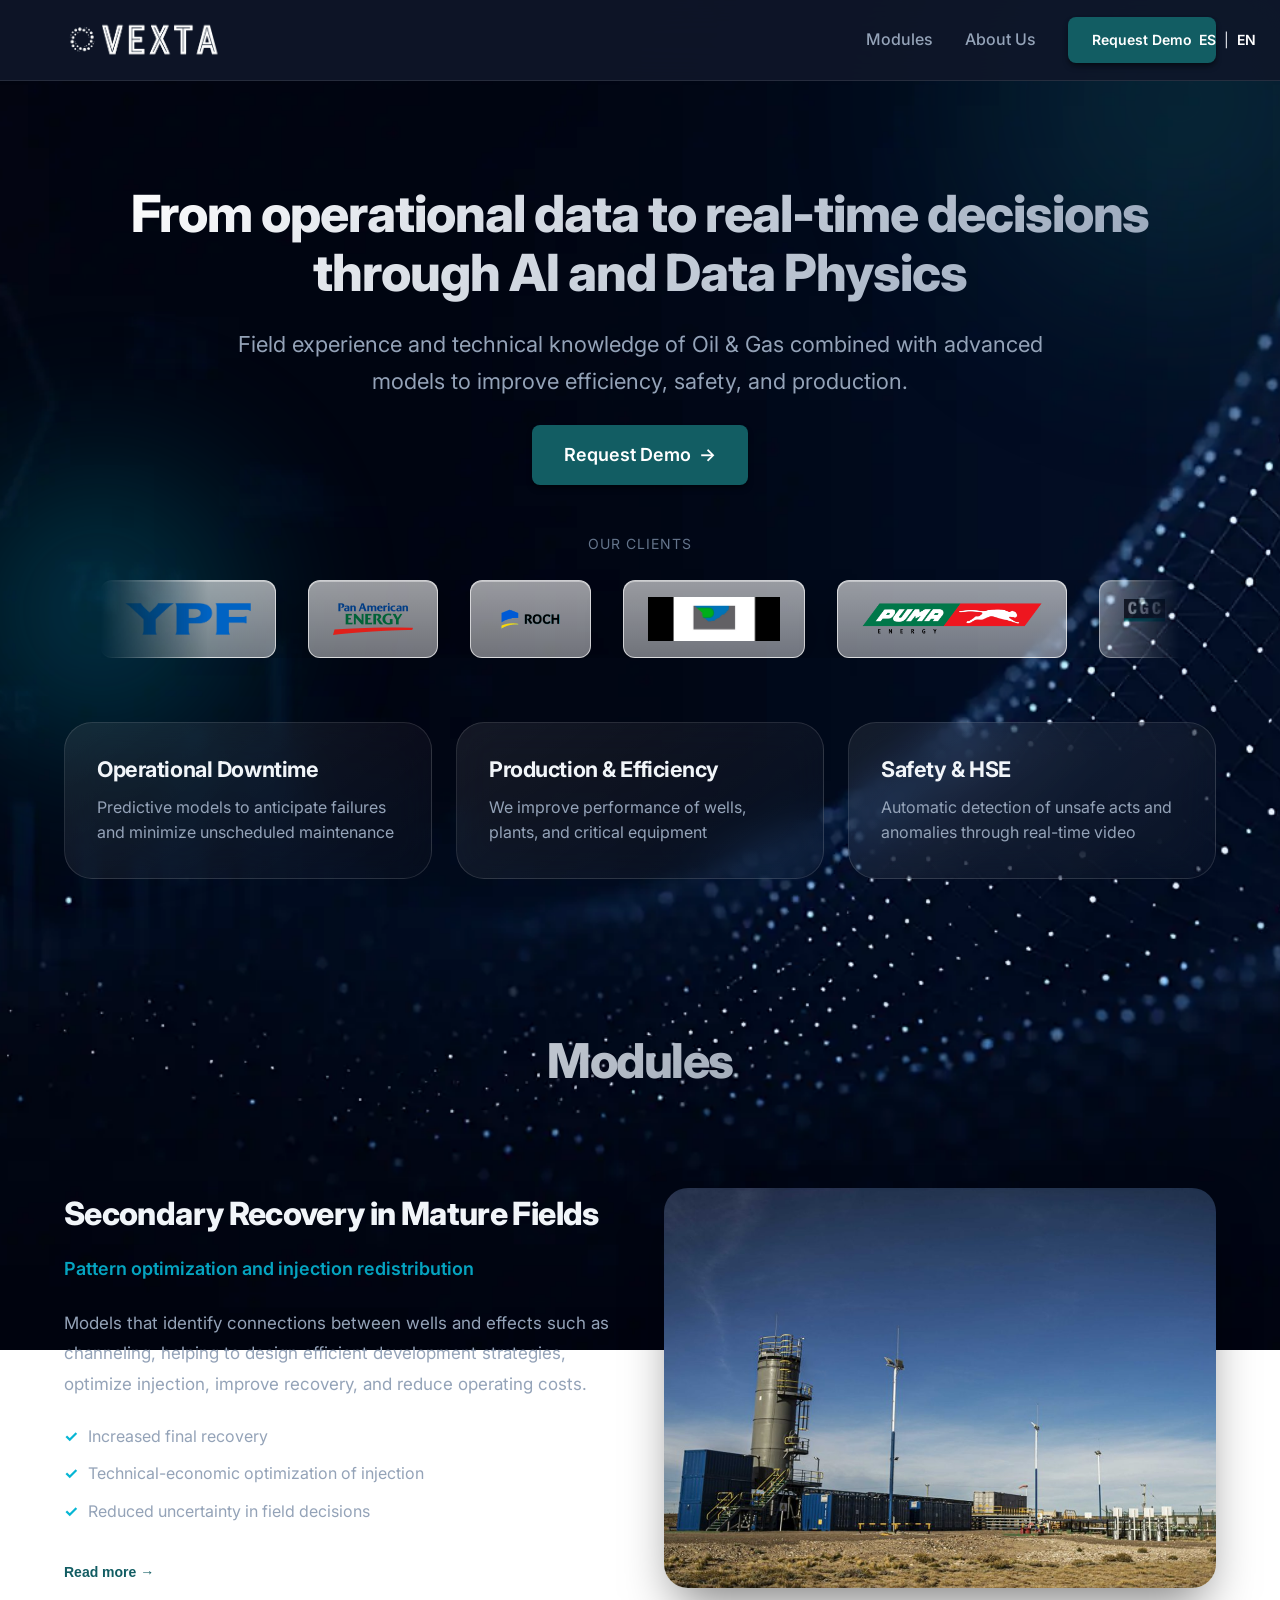
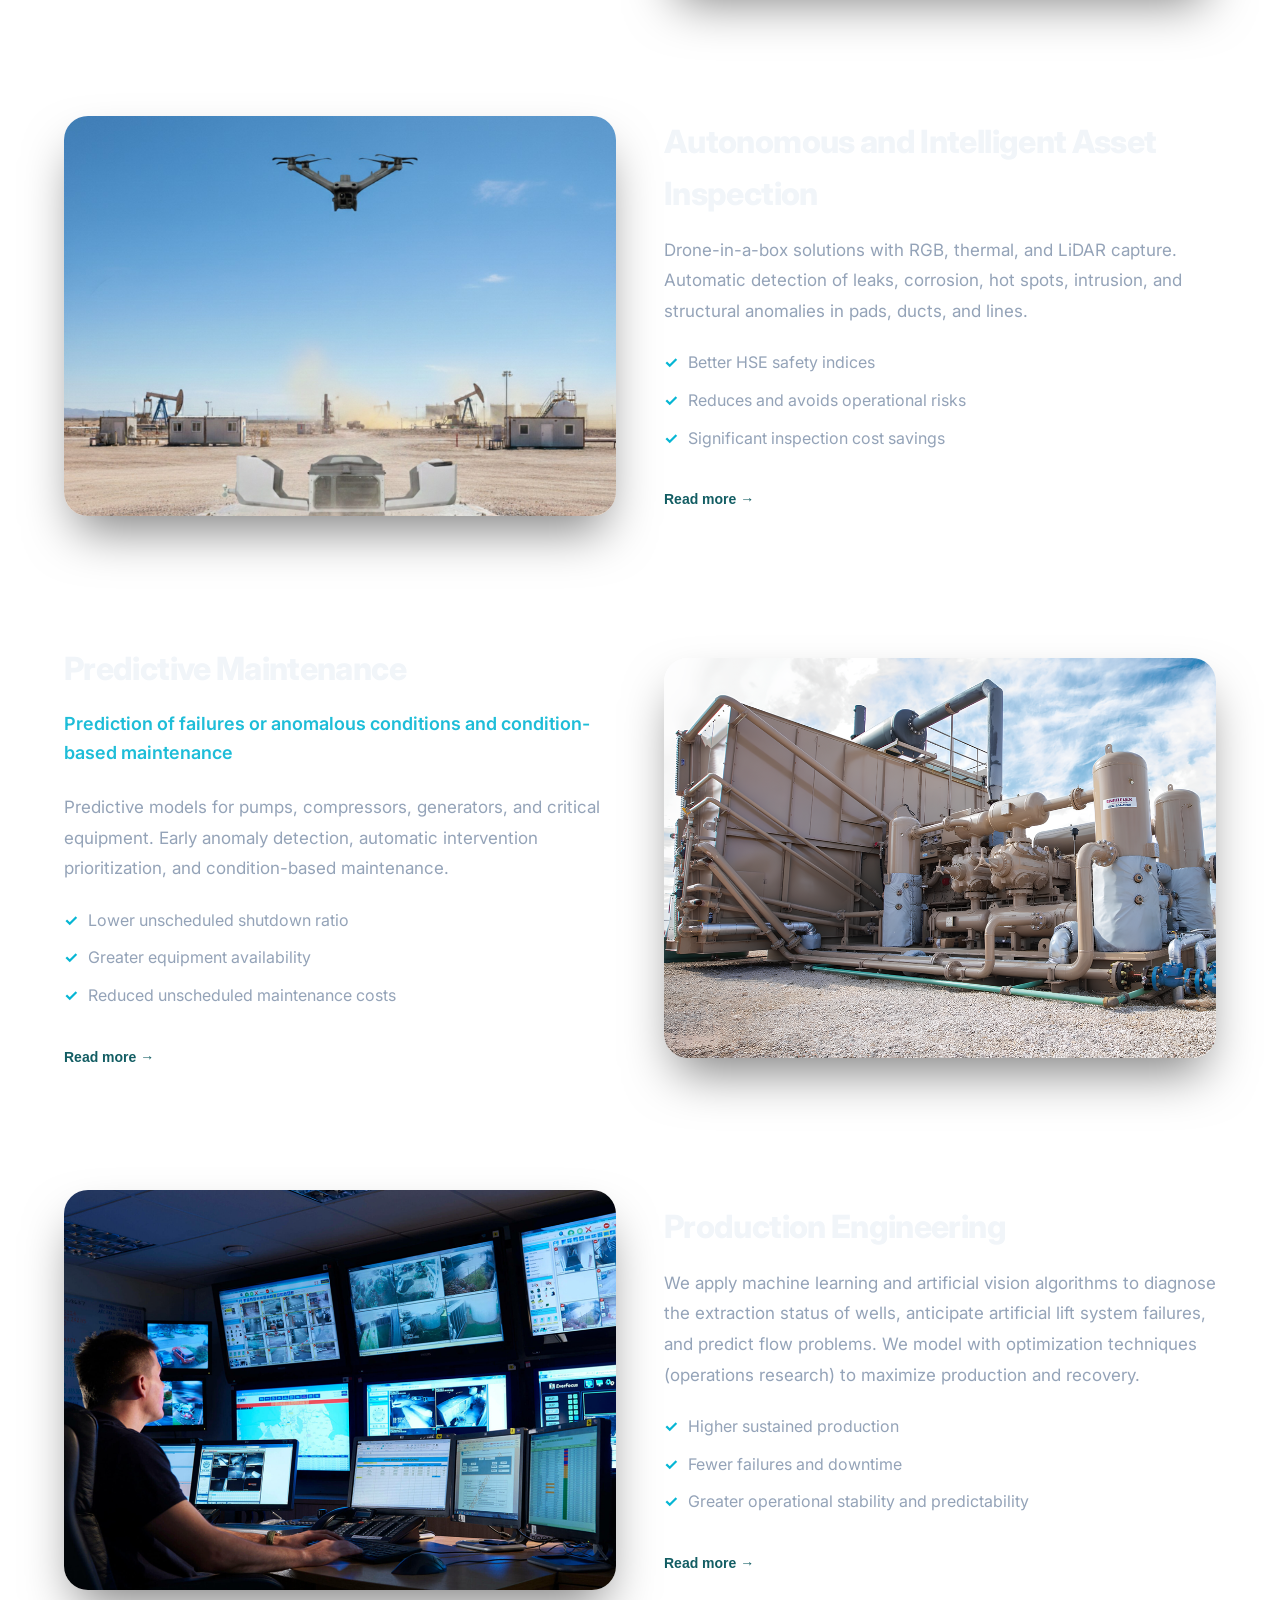
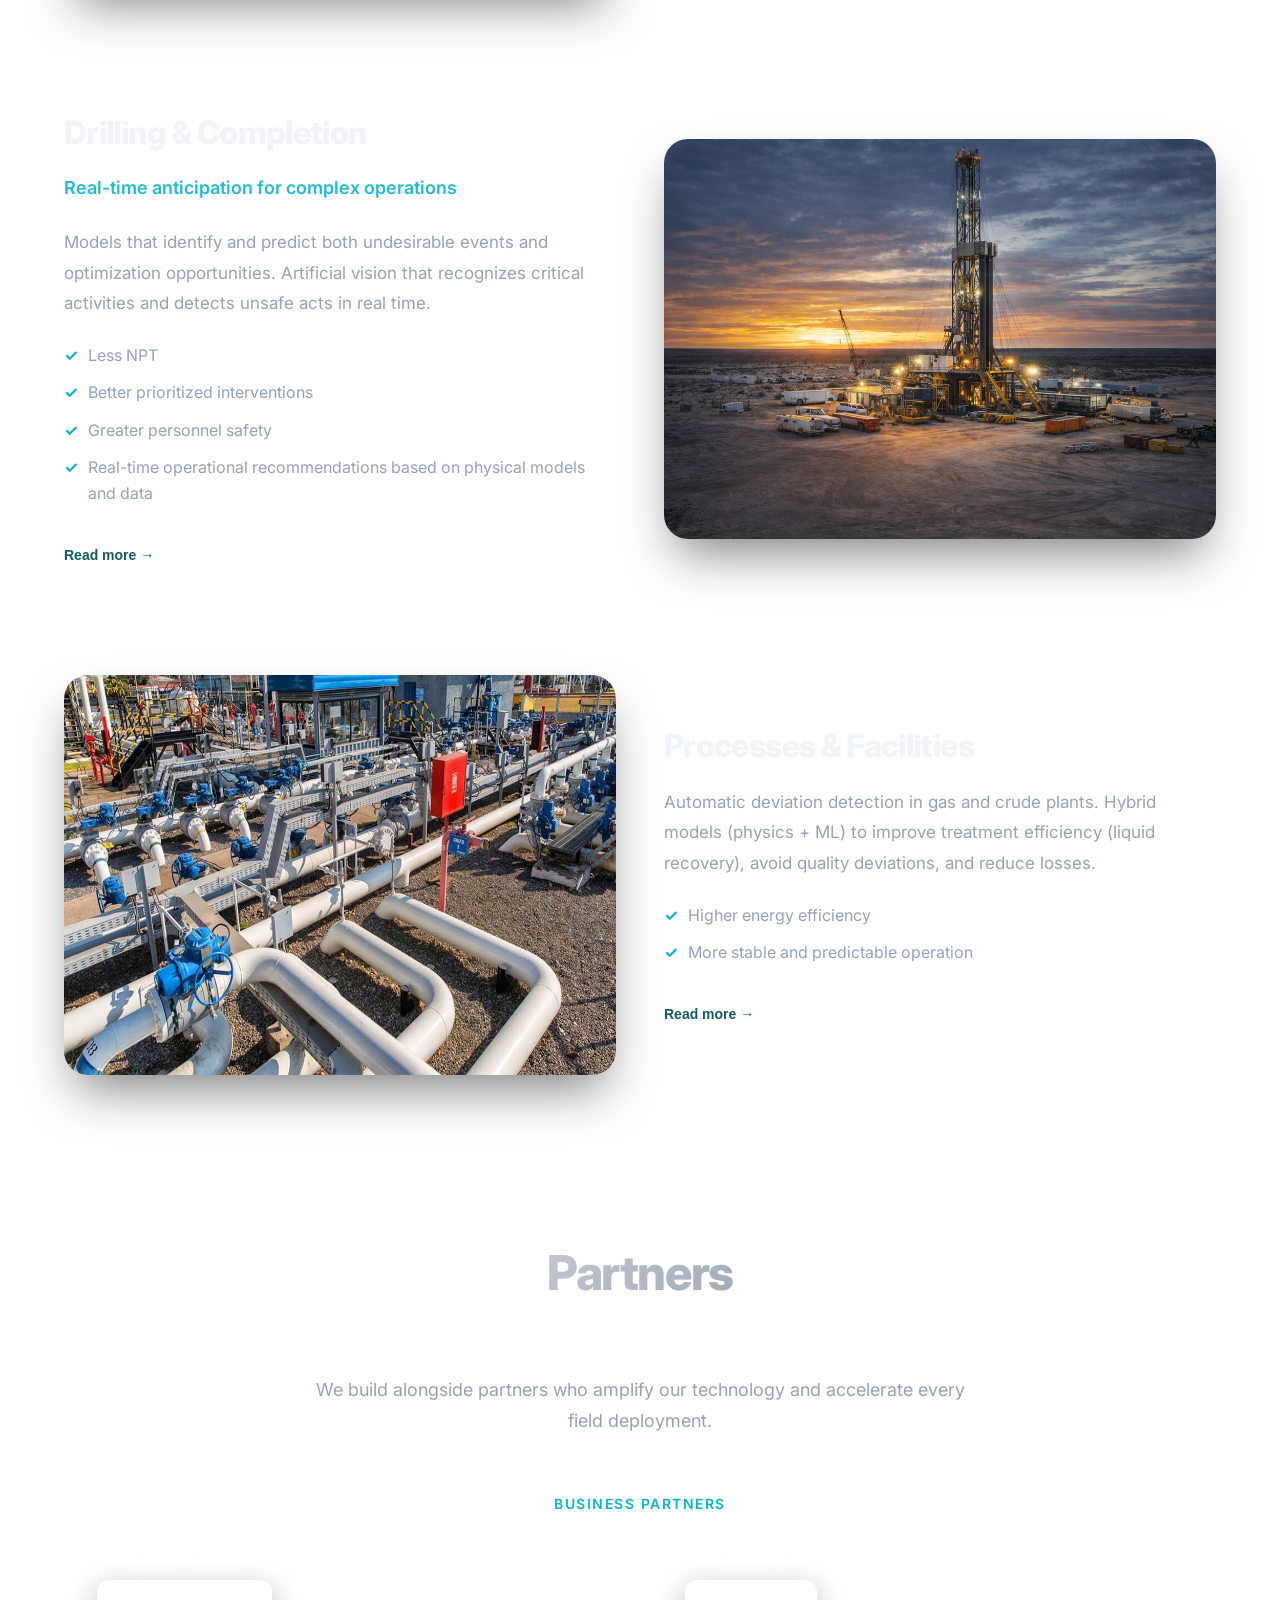
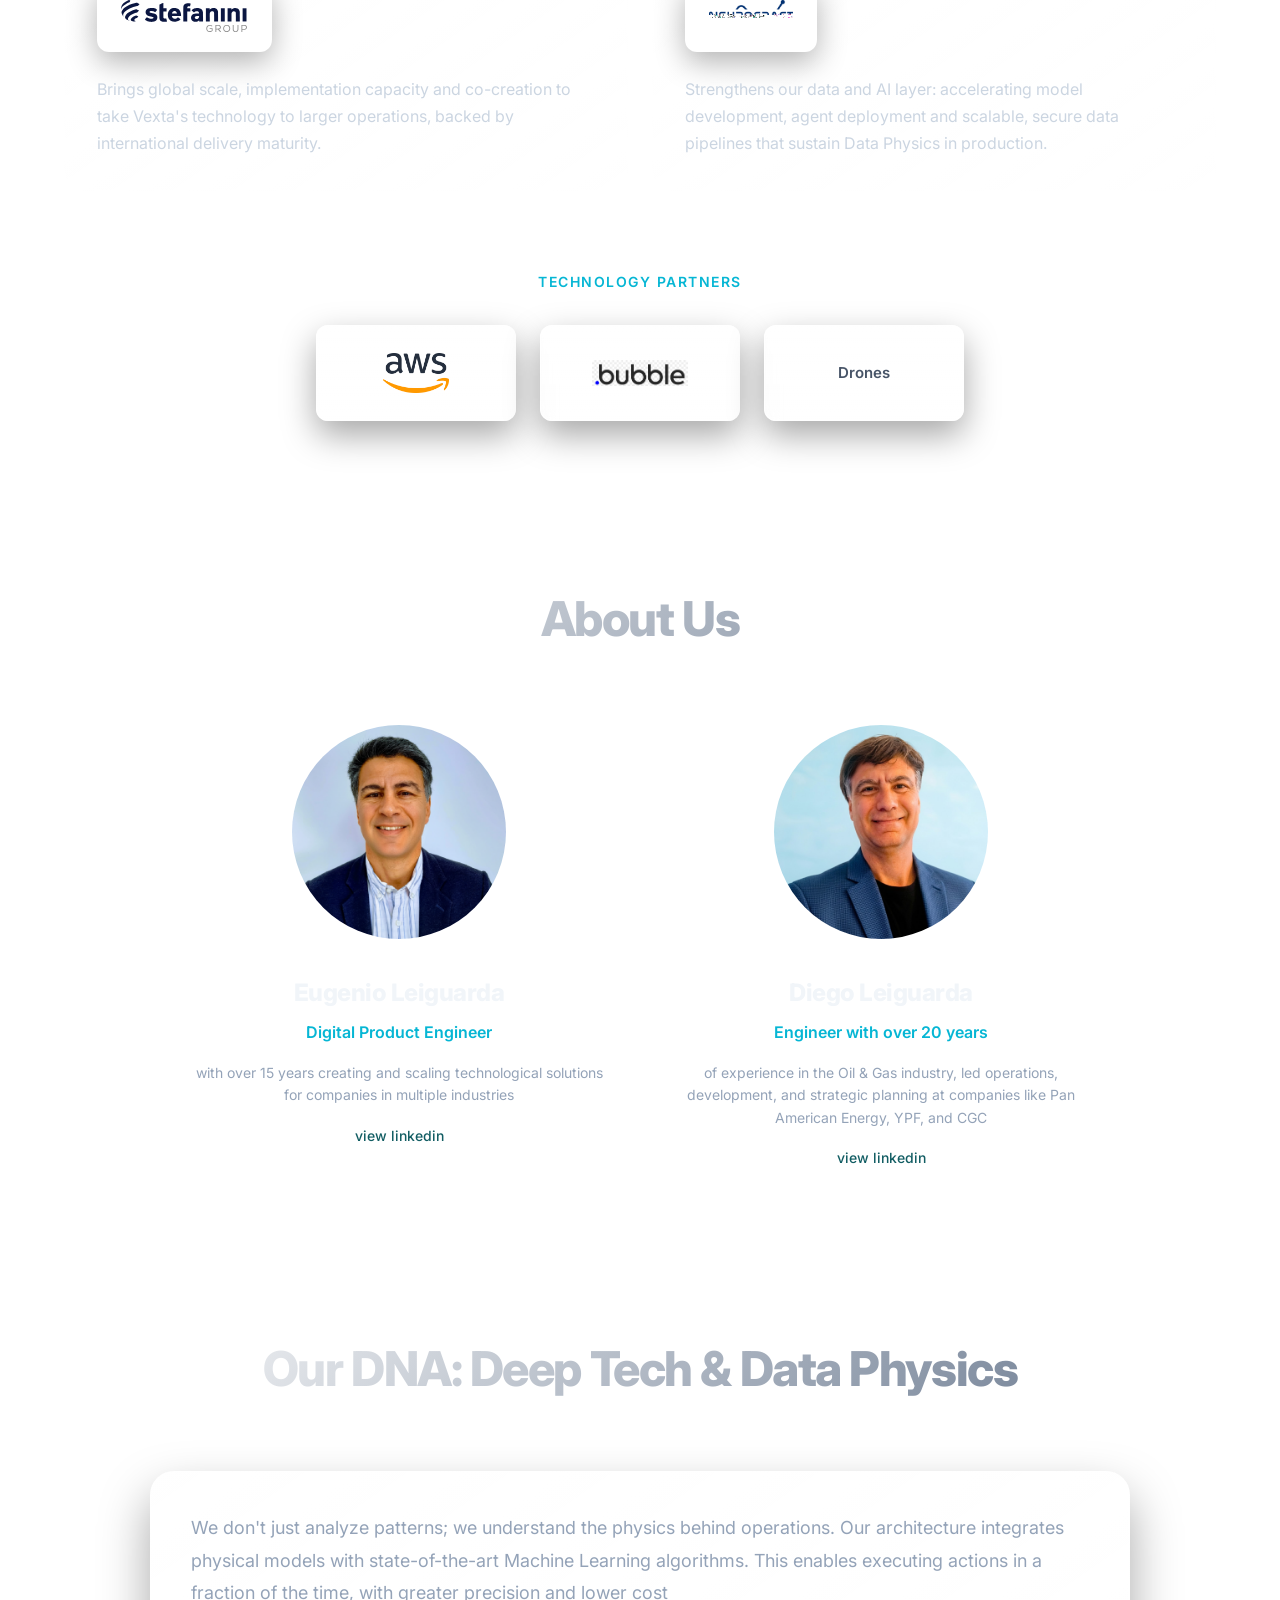
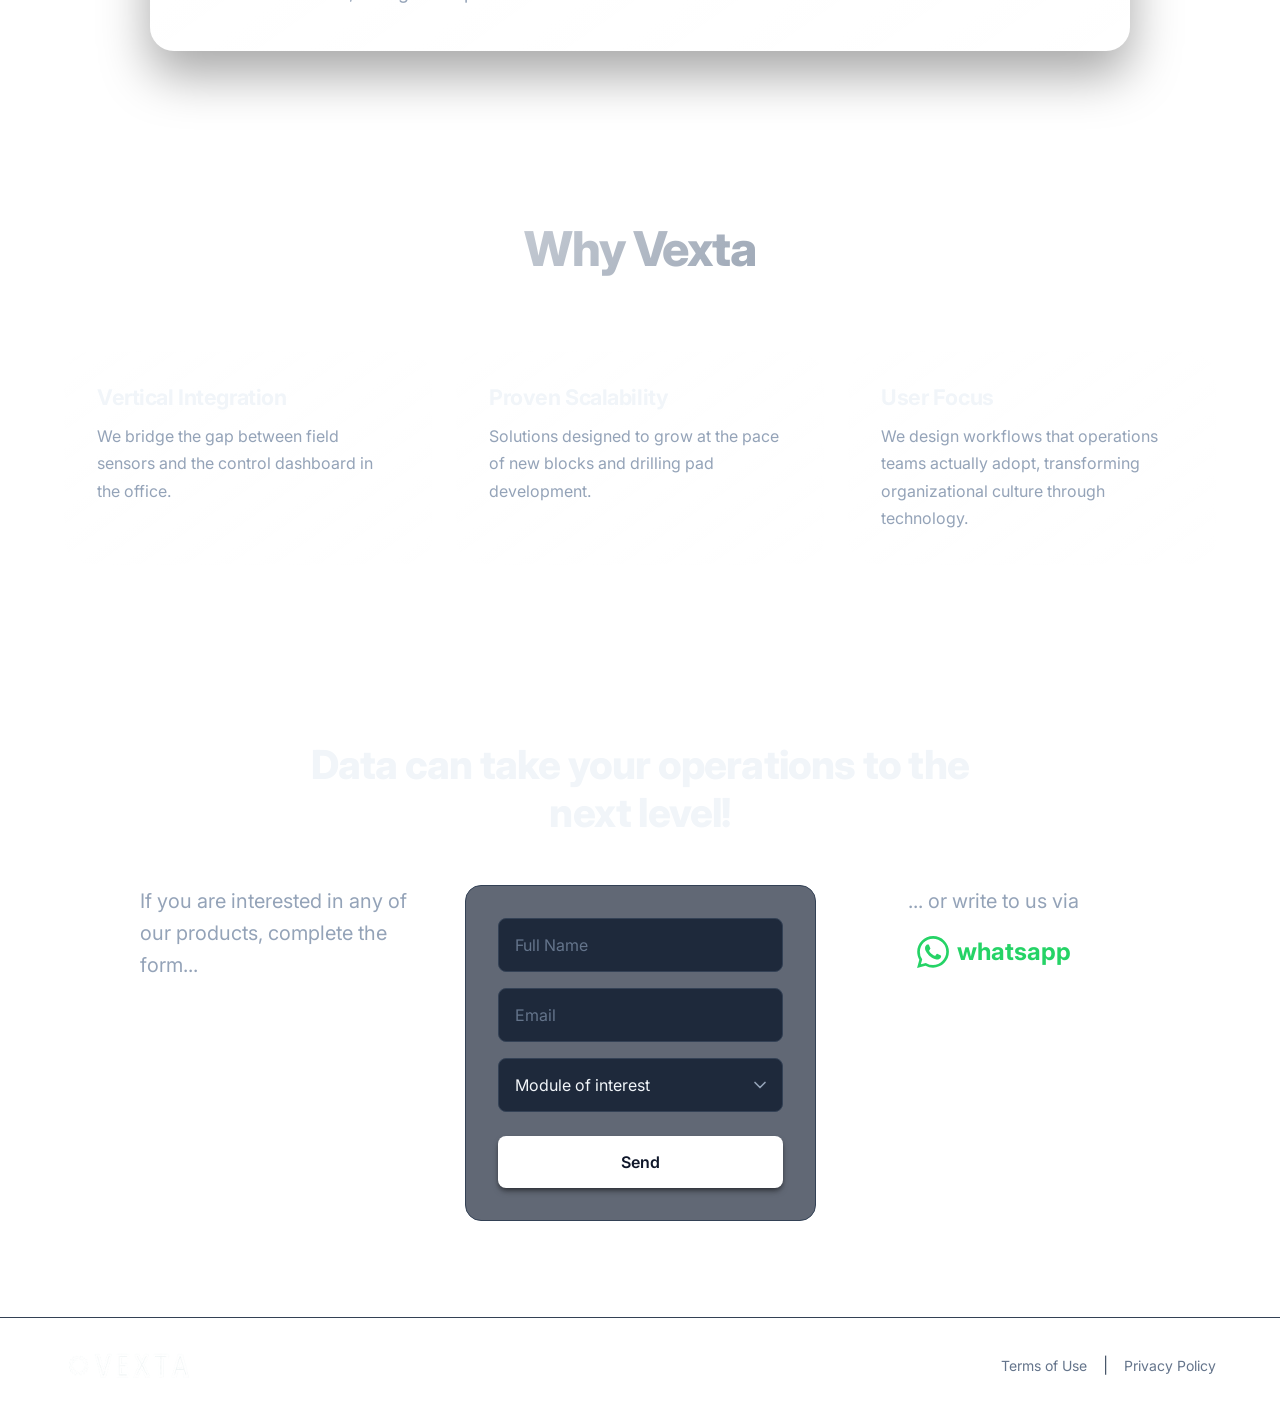
==== commit 2b36023c: "Add Tecpetrol/CGC to clients carousel and new Partners section - Carousel: add Tecpetrol and CGC log" ====
--- a/en/index.html
+++ b/en/index.html
@@ -65,9 +65,15 @@
                                 <img src="../assets/client-roch.png" alt="Roch" loading="lazy" decoding="async">
                             </div>
                             <div class="client-logo">
+                                <img src="../assets/client-tecpetrol.png" alt="Tecpetrol" style="height:44px" loading="lazy" decoding="async">
+                            </div>
+                            <div class="client-logo">
                                 <img src="../assets/client-puma.png" alt="PUMA Energy" loading="lazy" decoding="async">
                             </div>
                             <div class="client-logo">
+                                <img src="../assets/client-cgc.png" alt="CGC" style="height:40px" loading="lazy" decoding="async">
+                            </div>
+                            <div class="client-logo">
                                 <img src="../assets/client-ps.png" alt="Petróleos Sudamericanos" loading="lazy" decoding="async">
                             </div>
 
@@ -81,7 +87,13 @@
                                 <img src="../assets/client-roch.png" alt="Roch" loading="lazy" decoding="async">
                             </div>
                             <div class="client-logo">
+                                <img src="../assets/client-tecpetrol.png" alt="Tecpetrol" style="height:44px" loading="lazy" decoding="async">
+                            </div>
+                            <div class="client-logo">
                                 <img src="../assets/client-puma.png" alt="PUMA Energy" loading="lazy" decoding="async">
+                            </div>
+                            <div class="client-logo">
+                                <img src="../assets/client-cgc.png" alt="CGC" style="height:40px" loading="lazy" decoding="async">
                             </div>
                             <div class="client-logo">
                                 <img src="../assets/client-ps.png" alt="Petróleos Sudamericanos" loading="lazy" decoding="async">
@@ -338,6 +350,42 @@
                 </div>
             </div>
 
+        </div>
+    </section>
+
+    <section id="partners" class="partners">
+        <div class="container">
+            <h2 class="section-title" data-aos="fade-up">Partners</h2>
+            <p class="partners-subtitle" data-aos="fade-up" data-aos-delay="100">We build alongside partners who amplify our technology and accelerate every field deployment.</p>
+
+            <p class="partners-group-label" data-aos="fade-up">Business partners</p>
+            <div class="business-partners-grid">
+                <article class="partner-card" data-aos="fade-up" data-aos-delay="100">
+                    <a href="https://stefanini.com/" target="_blank" rel="noopener" class="partner-logo-box">
+                        <img src="../assets/partner-stefanini.svg" alt="Stefanini" loading="lazy" decoding="async">
+                    </a>
+                    <p class="partner-value">Brings global scale, implementation capacity and co-creation to take Vexta's technology to larger operations, backed by international delivery maturity.</p>
+                </article>
+                <article class="partner-card" data-aos="fade-up" data-aos-delay="200">
+                    <a href="https://neurocraft.ai/" target="_blank" rel="noopener" class="partner-logo-box">
+                        <img src="../assets/partner-neurocraft.png" alt="Neurocraft" loading="lazy" decoding="async">
+                    </a>
+                    <p class="partner-value">Strengthens our data and AI layer: accelerating model development, agent deployment and scalable, secure data pipelines that sustain Data Physics in production.</p>
+                </article>
+            </div>
+
+            <p class="partners-group-label" data-aos="fade-up">Technology partners</p>
+            <div class="tech-partners-row">
+                <div class="tech-partner-pill" data-aos="fade-up" data-aos-delay="100">
+                    <img src="../assets/tech-aws.png" alt="AWS" style="height:40px" loading="lazy" decoding="async">
+                </div>
+                <div class="tech-partner-pill" data-aos="fade-up" data-aos-delay="200">
+                    <img src="../assets/tech-bubble.png" alt="Bubble" style="height:26px" loading="lazy" decoding="async">
+                </div>
+                <div class="tech-partner-pill" data-aos="fade-up" data-aos-delay="300">
+                    <span>Drones</span>
+                </div>
+            </div>
         </div>
     </section>
 
--- a/styles.css
+++ b/styles.css
@@ -487,6 +487,130 @@
     transform: translateY(-2px);
 }
 
+/* ============================================
+   Partners Section
+   ============================================ */
+.partners {
+    padding: var(--spacing-20) 0;
+}
+
+.partners-subtitle {
+    text-align: center;
+    color: var(--text-secondary);
+    font-size: var(--font-size-lg);
+    max-width: 680px;
+    margin: 0 auto var(--spacing-14, 3.5rem);
+    line-height: 1.7;
+}
+
+.partners-group-label {
+    font-size: var(--font-size-sm);
+    color: var(--accent-secondary);
+    text-transform: uppercase;
+    letter-spacing: 1.5px;
+    font-weight: 600;
+    text-align: center;
+    margin-bottom: var(--spacing-8);
+}
+
+.business-partners-grid {
+    display: grid;
+    grid-template-columns: repeat(2, 1fr);
+    gap: var(--spacing-6);
+    margin-bottom: var(--spacing-20);
+}
+
+.partner-card {
+    display: flex;
+    flex-direction: column;
+    background: linear-gradient(145deg, rgba(255, 255, 255, 0.08) 0%, rgba(255, 255, 255, 0.02) 100%);
+    backdrop-filter: blur(20px);
+    -webkit-backdrop-filter: blur(20px);
+    border: 1px solid rgba(255, 255, 255, 0.12);
+    border-radius: var(--radius-2xl);
+    padding: var(--spacing-8);
+    transition: all var(--transition-base);
+}
+
+.partner-card:hover {
+    border-color: rgba(59, 130, 246, 0.4);
+    transform: translateY(-8px);
+}
+
+.partner-logo-box {
+    display: inline-flex;
+    align-items: center;
+    justify-content: center;
+    align-self: flex-start;
+    background: #fff;
+    border-radius: var(--radius-lg);
+    padding: var(--spacing-5) var(--spacing-6);
+    margin-bottom: var(--spacing-6);
+    box-shadow: 0 10px 30px rgba(0, 0, 0, 0.3);
+    transition: transform var(--transition-base);
+}
+
+.partner-logo-box:hover {
+    transform: translateY(-2px);
+}
+
+.partner-logo-box img {
+    display: block;
+    height: 32px;
+    width: auto;
+    max-width: 200px;
+    object-fit: contain;
+}
+
+.partner-value {
+    font-size: var(--font-size-base);
+    color: #cbd5e1;
+    line-height: 1.7;
+    margin: 0;
+}
+
+.tech-partners-row {
+    display: flex;
+    flex-wrap: wrap;
+    gap: var(--spacing-6);
+    justify-content: center;
+}
+
+.tech-partner-pill {
+    width: 200px;
+    height: 96px;
+    display: flex;
+    align-items: center;
+    justify-content: center;
+    padding: 0 var(--spacing-6);
+    background: linear-gradient(180deg, rgba(255, 255, 255, 0.60) 0%, rgba(255, 255, 255, 0.44) 100%);
+    border: 1px solid rgba(255, 255, 255, 0.65);
+    border-radius: var(--radius-lg);
+    box-shadow:
+        0 14px 34px rgba(0, 0, 0, 0.35),
+        inset 0 1px 0 rgba(255, 255, 255, 0.40);
+    backdrop-filter: blur(8px);
+    -webkit-backdrop-filter: blur(8px);
+    color: #475467;
+    font-weight: 600;
+    font-size: 0.9375rem;
+    transition: all var(--transition-base);
+}
+
+.tech-partner-pill:hover {
+    background: linear-gradient(180deg, rgba(255, 255, 255, 0.72) 0%, rgba(255, 255, 255, 0.52) 100%);
+    border-color: rgba(255, 255, 255, 0.78);
+    transform: translateY(-2px);
+}
+
+.tech-partner-pill img {
+    display: block;
+    height: 32px;
+    width: auto;
+    max-width: 150px;
+    object-fit: contain;
+}
+
 
 
 .hero-title {
@@ -1461,13 +1585,19 @@
     
     .soluciones,
     .nosotros,
-    .contacto {
+    .contacto,
+    .partners {
         padding: var(--spacing-16) 0;
     }
-    
+
     .team-grid {
         grid-template-columns: 1fr;
         gap: var(--spacing-10);
+    }
+
+    .business-partners-grid {
+        grid-template-columns: 1fr;
+        margin-bottom: var(--spacing-16);
     }
     
     .footer-content {
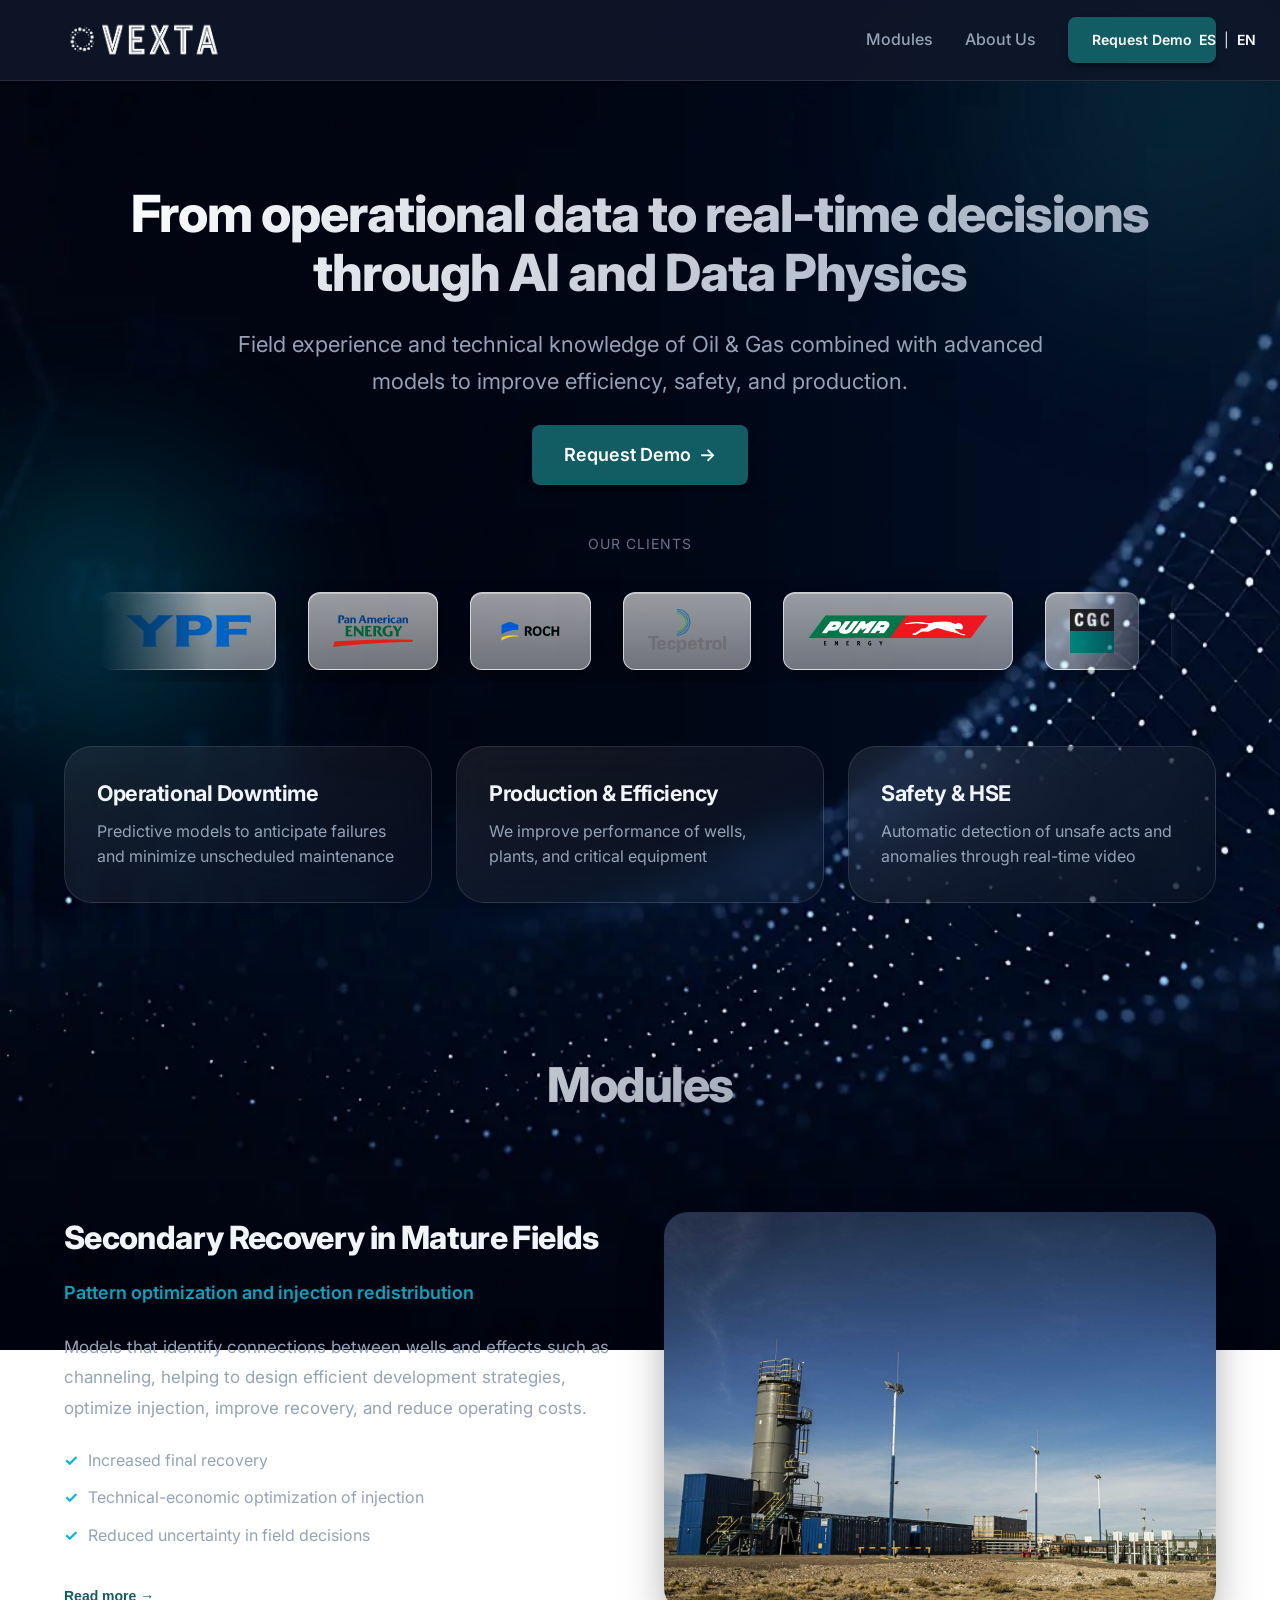
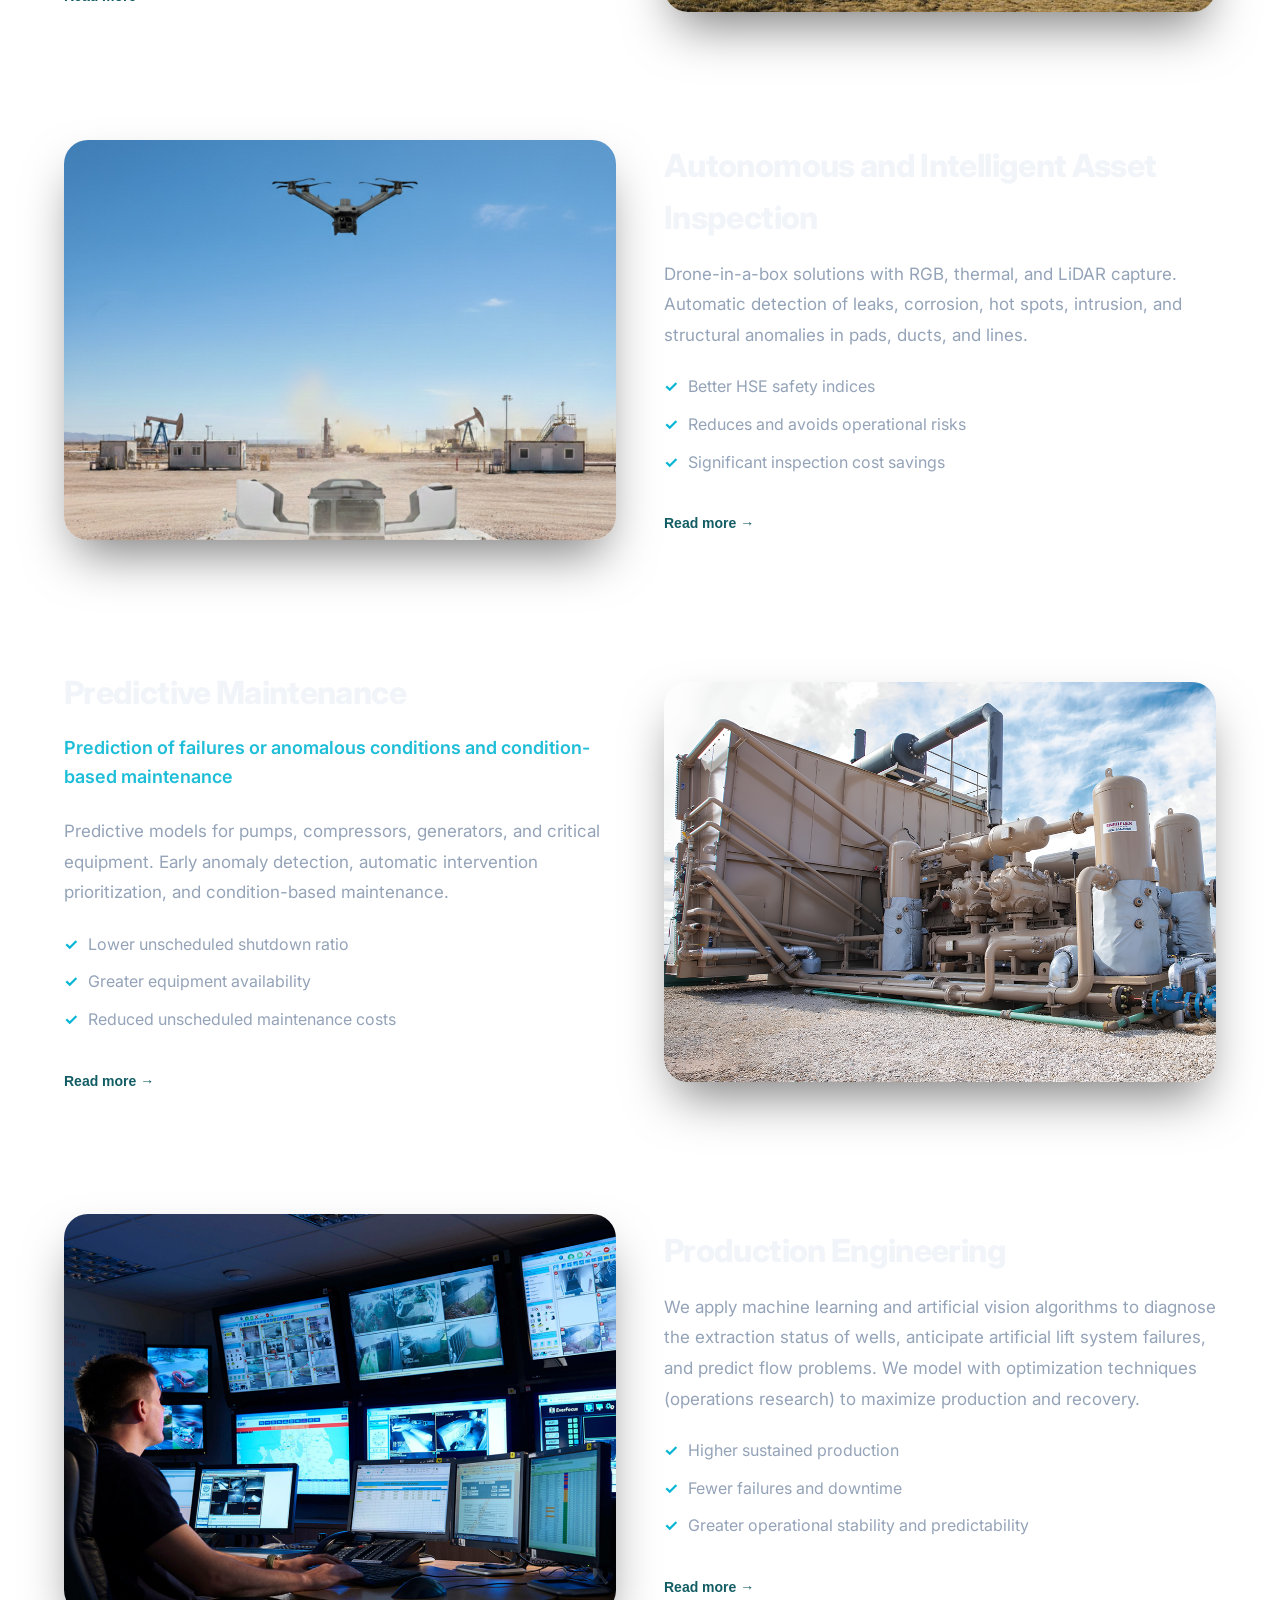
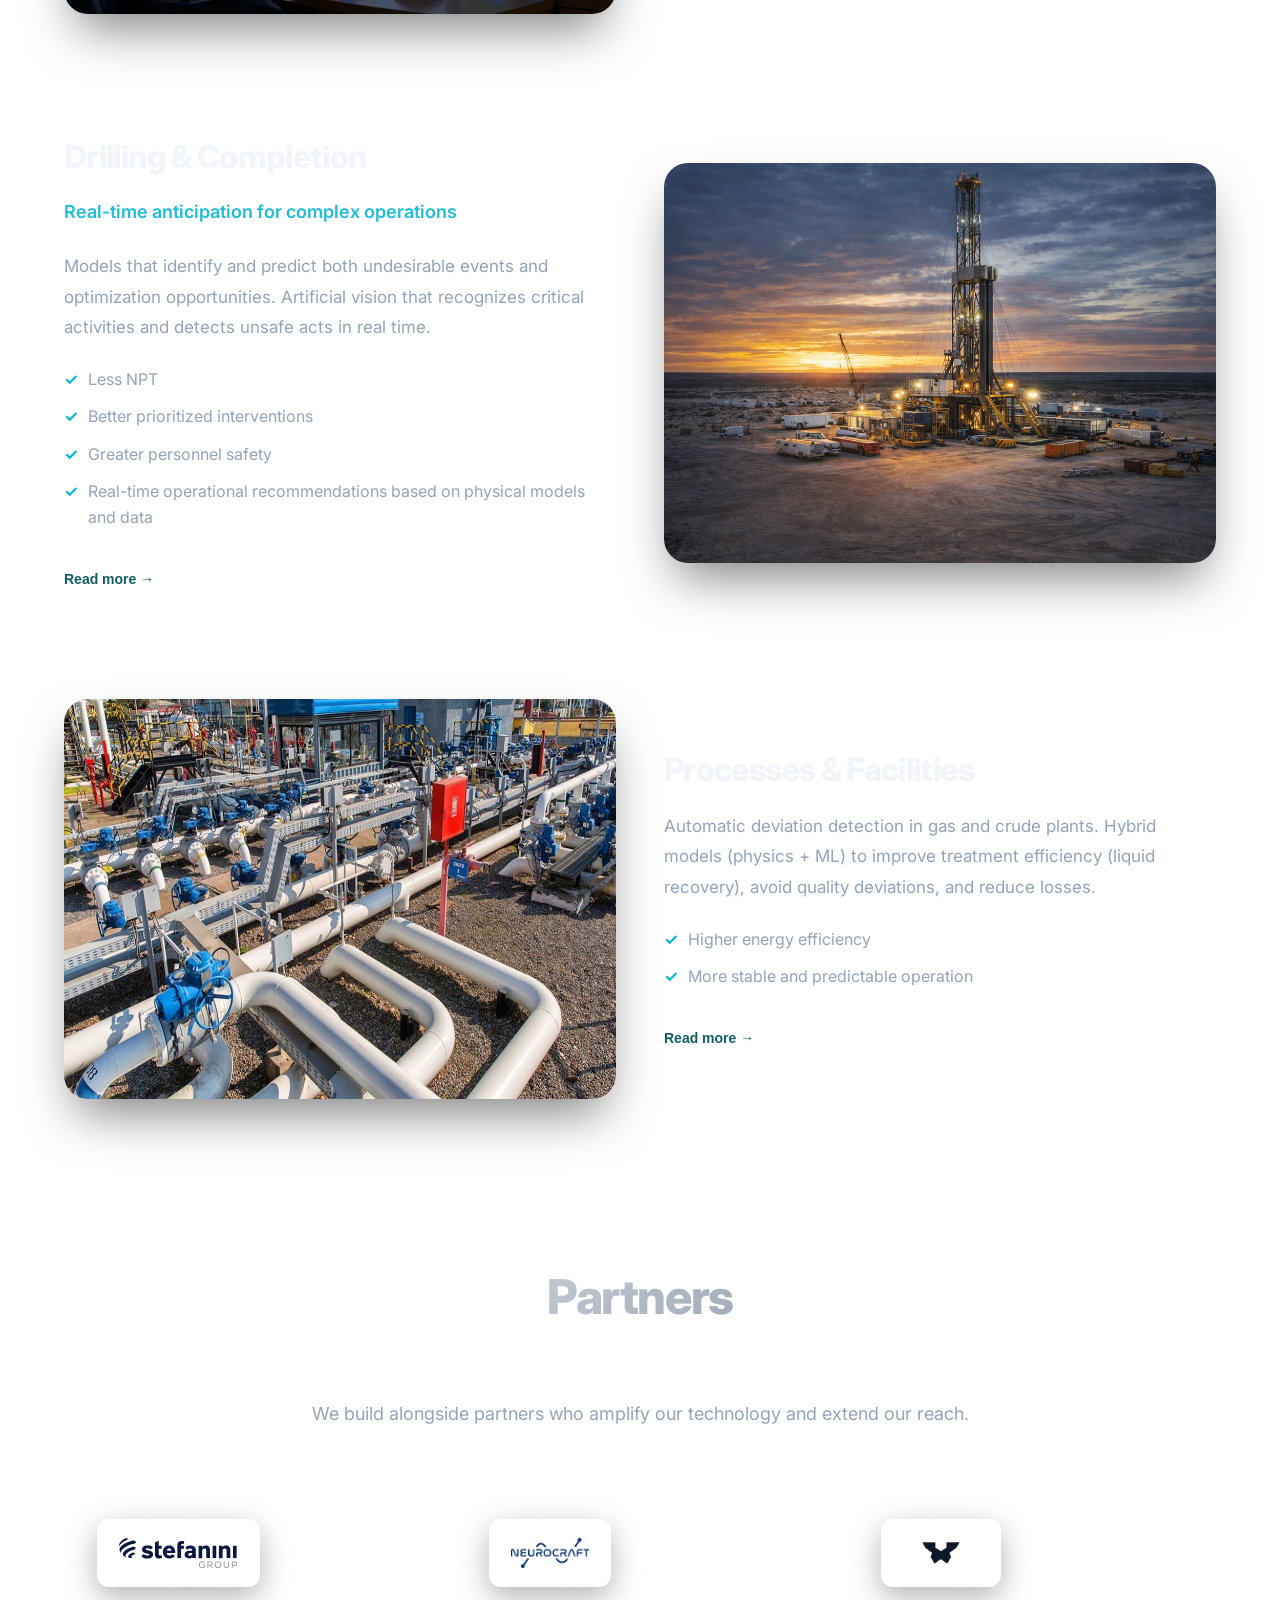
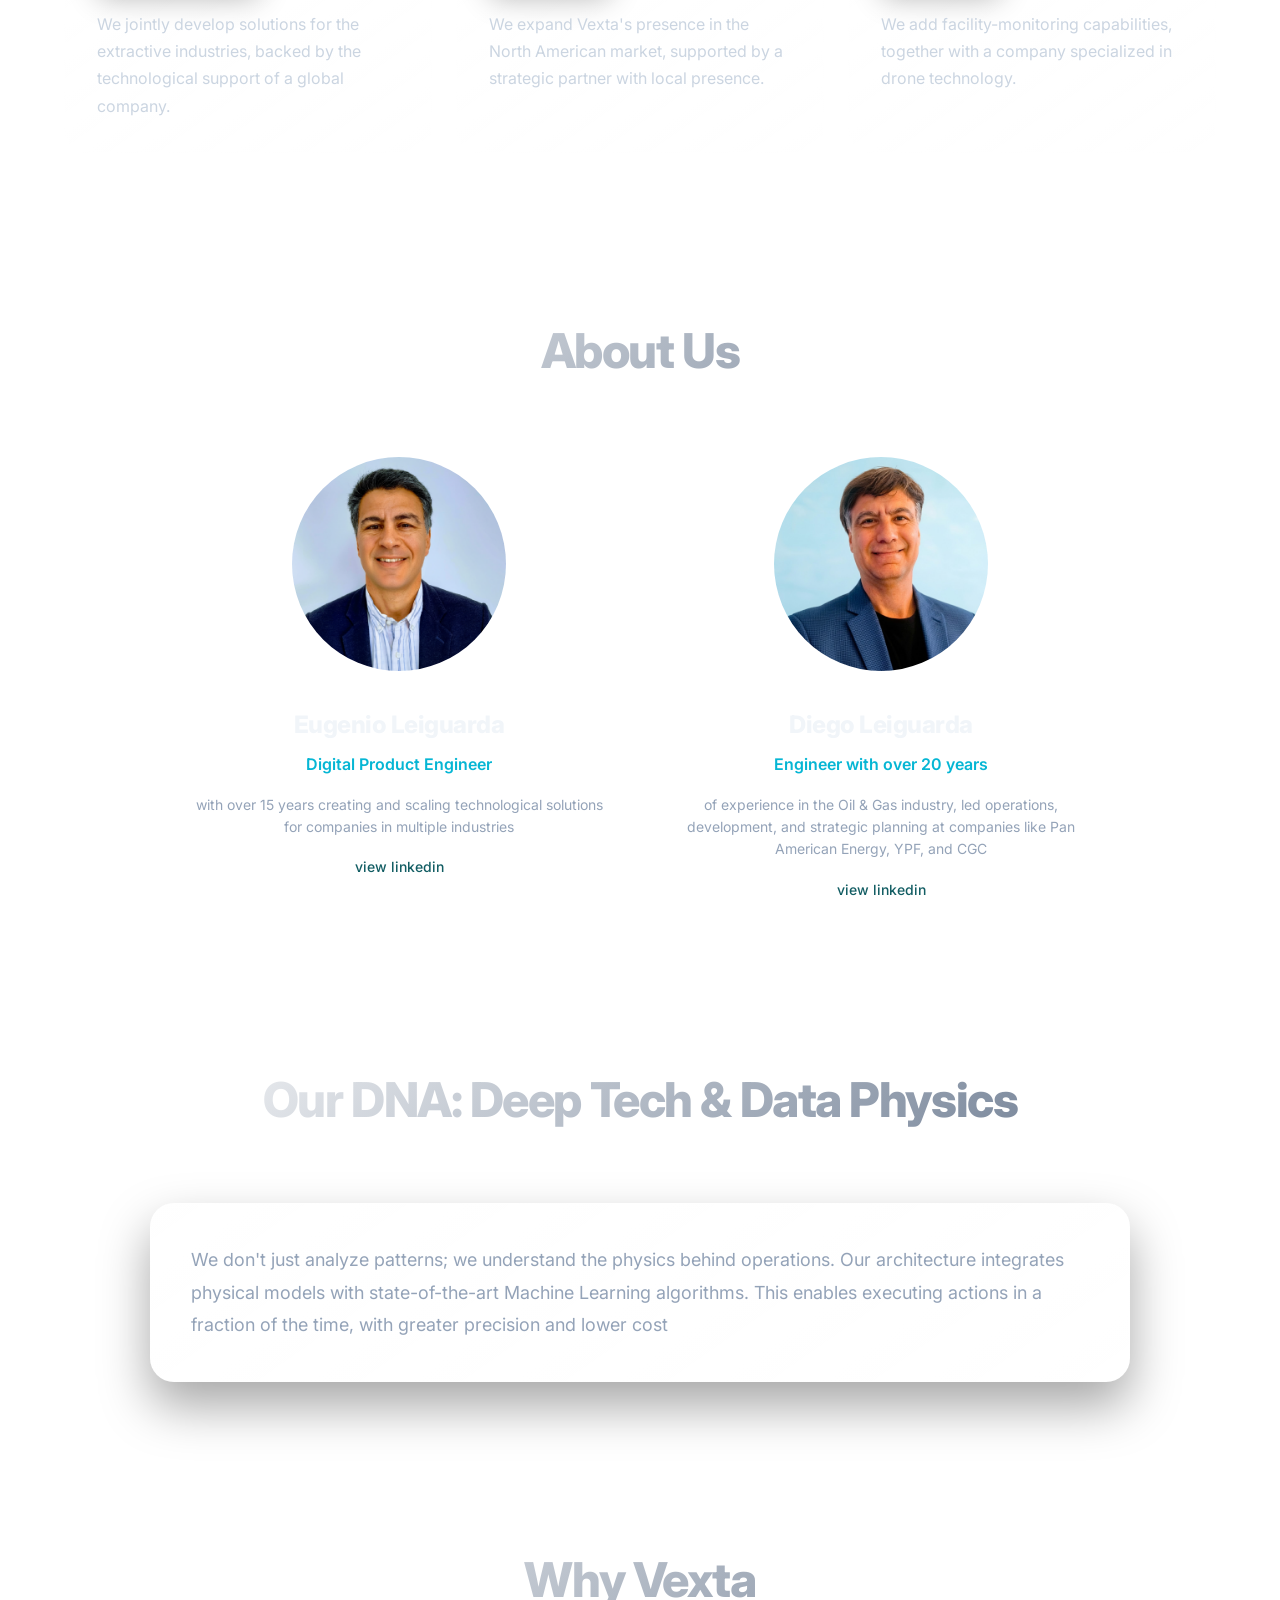
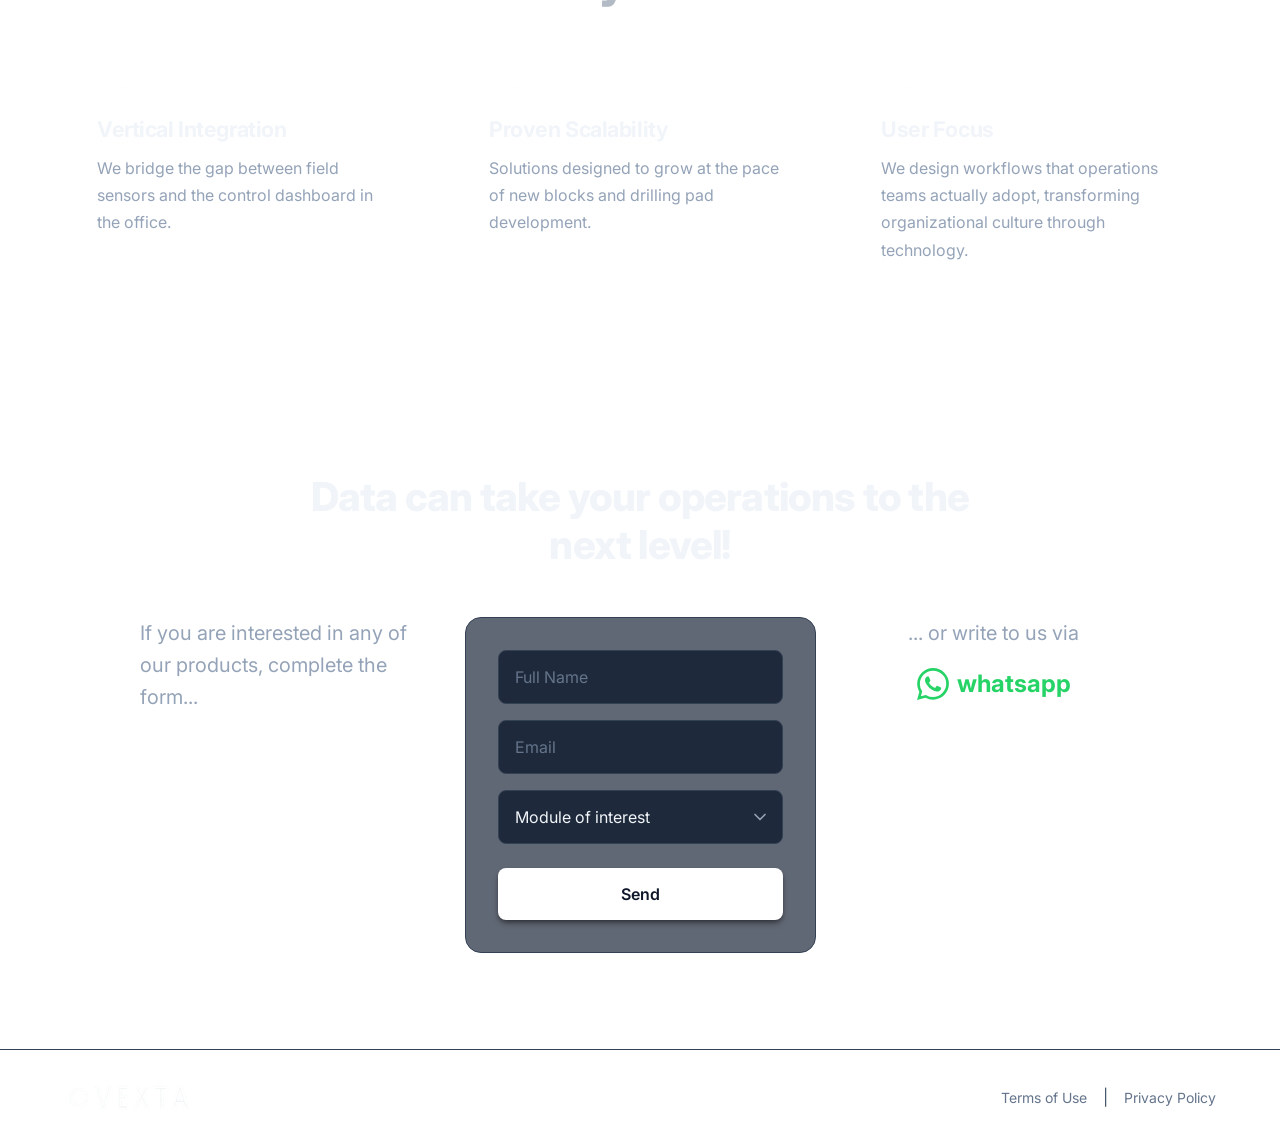
==== commit d667dcb9: "Restructure Partners section and fix client logos - Partners: single 3-card grid (Stefanini, Neurocr" ====
--- a/en/index.html
+++ b/en/index.html
@@ -71,7 +71,7 @@
                                 <img src="../assets/client-puma.png" alt="PUMA Energy" loading="lazy" decoding="async">
                             </div>
                             <div class="client-logo">
-                                <img src="../assets/client-cgc.png" alt="CGC" style="height:40px" loading="lazy" decoding="async">
+                                <img src="../assets/client-cgc.png" alt="CGC" style="height:44px" loading="lazy" decoding="async">
                             </div>
                             <div class="client-logo">
                                 <img src="../assets/client-ps.png" alt="Petróleos Sudamericanos" loading="lazy" decoding="async">
@@ -93,7 +93,7 @@
                                 <img src="../assets/client-puma.png" alt="PUMA Energy" loading="lazy" decoding="async">
                             </div>
                             <div class="client-logo">
-                                <img src="../assets/client-cgc.png" alt="CGC" style="height:40px" loading="lazy" decoding="async">
+                                <img src="../assets/client-cgc.png" alt="CGC" style="height:44px" loading="lazy" decoding="async">
                             </div>
                             <div class="client-logo">
                                 <img src="../assets/client-ps.png" alt="Petróleos Sudamericanos" loading="lazy" decoding="async">
@@ -356,35 +356,27 @@
     <section id="partners" class="partners">
         <div class="container">
             <h2 class="section-title" data-aos="fade-up">Partners</h2>
-            <p class="partners-subtitle" data-aos="fade-up" data-aos-delay="100">We build alongside partners who amplify our technology and accelerate every field deployment.</p>
-
-            <p class="partners-group-label" data-aos="fade-up">Business partners</p>
-            <div class="business-partners-grid">
+            <p class="partners-subtitle" data-aos="fade-up" data-aos-delay="100">We build alongside partners who amplify our technology and extend our reach.</p>
+
+            <div class="partners-grid">
                 <article class="partner-card" data-aos="fade-up" data-aos-delay="100">
                     <a href="https://stefanini.com/" target="_blank" rel="noopener" class="partner-logo-box">
                         <img src="../assets/partner-stefanini.svg" alt="Stefanini" loading="lazy" decoding="async">
                     </a>
-                    <p class="partner-value">Brings global scale, implementation capacity and co-creation to take Vexta's technology to larger operations, backed by international delivery maturity.</p>
+                    <p class="partner-value">We jointly develop solutions for the extractive industries, backed by the technological support of a global company.</p>
                 </article>
                 <article class="partner-card" data-aos="fade-up" data-aos-delay="200">
                     <a href="https://neurocraft.ai/" target="_blank" rel="noopener" class="partner-logo-box">
                         <img src="../assets/partner-neurocraft.png" alt="Neurocraft" loading="lazy" decoding="async">
                     </a>
-                    <p class="partner-value">Strengthens our data and AI layer: accelerating model development, agent deployment and scalable, secure data pipelines that sustain Data Physics in production.</p>
+                    <p class="partner-value">We expand Vexta's presence in the North American market, supported by a strategic partner with local presence.</p>
                 </article>
-            </div>
-
-            <p class="partners-group-label" data-aos="fade-up">Technology partners</p>
-            <div class="tech-partners-row">
-                <div class="tech-partner-pill" data-aos="fade-up" data-aos-delay="100">
-                    <img src="../assets/tech-aws.png" alt="AWS" style="height:40px" loading="lazy" decoding="async">
-                </div>
-                <div class="tech-partner-pill" data-aos="fade-up" data-aos-delay="200">
-                    <img src="../assets/tech-bubble.png" alt="Bubble" style="height:26px" loading="lazy" decoding="async">
-                </div>
-                <div class="tech-partner-pill" data-aos="fade-up" data-aos-delay="300">
-                    <span>Drones</span>
-                </div>
+                <article class="partner-card" data-aos="fade-up" data-aos-delay="300">
+                    <span class="partner-logo-box">
+                        <img src="../assets/partner-vantec.png" alt="Vantec" loading="lazy" decoding="async">
+                    </span>
+                    <p class="partner-value">We add facility-monitoring capabilities, together with a company specialized in drone technology.</p>
+                </article>
             </div>
         </div>
     </section>
--- a/styles.css
+++ b/styles.css
@@ -425,6 +425,8 @@
     position: relative;
     width: 100%;
     overflow: hidden;
+    /* Vertical padding so the hover lift (-2px) and pill top border aren't clipped by overflow:hidden */
+    padding: 12px 0;
     mask-image: linear-gradient(to right, transparent, black 10%, black 90%, transparent);
     -webkit-mask-image: linear-gradient(to right, transparent, black 10%, black 90%, transparent);
 }
@@ -503,21 +505,10 @@
     line-height: 1.7;
 }
 
-.partners-group-label {
-    font-size: var(--font-size-sm);
-    color: var(--accent-secondary);
-    text-transform: uppercase;
-    letter-spacing: 1.5px;
-    font-weight: 600;
-    text-align: center;
-    margin-bottom: var(--spacing-8);
-}
-
-.business-partners-grid {
+.partners-grid {
     display: grid;
-    grid-template-columns: repeat(2, 1fr);
+    grid-template-columns: repeat(3, 1fr);
     gap: var(--spacing-6);
-    margin-bottom: var(--spacing-20);
 }
 
 .partner-card {
@@ -542,9 +533,11 @@
     align-items: center;
     justify-content: center;
     align-self: flex-start;
+    height: 68px;
+    min-width: 120px;
     background: #fff;
     border-radius: var(--radius-lg);
-    padding: var(--spacing-5) var(--spacing-6);
+    padding: 14px 22px;
     margin-bottom: var(--spacing-6);
     box-shadow: 0 10px 30px rgba(0, 0, 0, 0.3);
     transition: transform var(--transition-base);
@@ -556,9 +549,9 @@
 
 .partner-logo-box img {
     display: block;
-    height: 32px;
+    height: 30px;
     width: auto;
-    max-width: 200px;
+    max-width: 170px;
     object-fit: contain;
 }
 
@@ -568,49 +561,6 @@
     line-height: 1.7;
     margin: 0;
 }
-
-.tech-partners-row {
-    display: flex;
-    flex-wrap: wrap;
-    gap: var(--spacing-6);
-    justify-content: center;
-}
-
-.tech-partner-pill {
-    width: 200px;
-    height: 96px;
-    display: flex;
-    align-items: center;
-    justify-content: center;
-    padding: 0 var(--spacing-6);
-    background: linear-gradient(180deg, rgba(255, 255, 255, 0.60) 0%, rgba(255, 255, 255, 0.44) 100%);
-    border: 1px solid rgba(255, 255, 255, 0.65);
-    border-radius: var(--radius-lg);
-    box-shadow:
-        0 14px 34px rgba(0, 0, 0, 0.35),
-        inset 0 1px 0 rgba(255, 255, 255, 0.40);
-    backdrop-filter: blur(8px);
-    -webkit-backdrop-filter: blur(8px);
-    color: #475467;
-    font-weight: 600;
-    font-size: 0.9375rem;
-    transition: all var(--transition-base);
-}
-
-.tech-partner-pill:hover {
-    background: linear-gradient(180deg, rgba(255, 255, 255, 0.72) 0%, rgba(255, 255, 255, 0.52) 100%);
-    border-color: rgba(255, 255, 255, 0.78);
-    transform: translateY(-2px);
-}
-
-.tech-partner-pill img {
-    display: block;
-    height: 32px;
-    width: auto;
-    max-width: 150px;
-    object-fit: contain;
-}
-
 
 
 .hero-title {
@@ -1595,9 +1545,8 @@
         gap: var(--spacing-10);
     }
 
-    .business-partners-grid {
+    .partners-grid {
         grid-template-columns: 1fr;
-        margin-bottom: var(--spacing-16);
     }
     
     .footer-content {
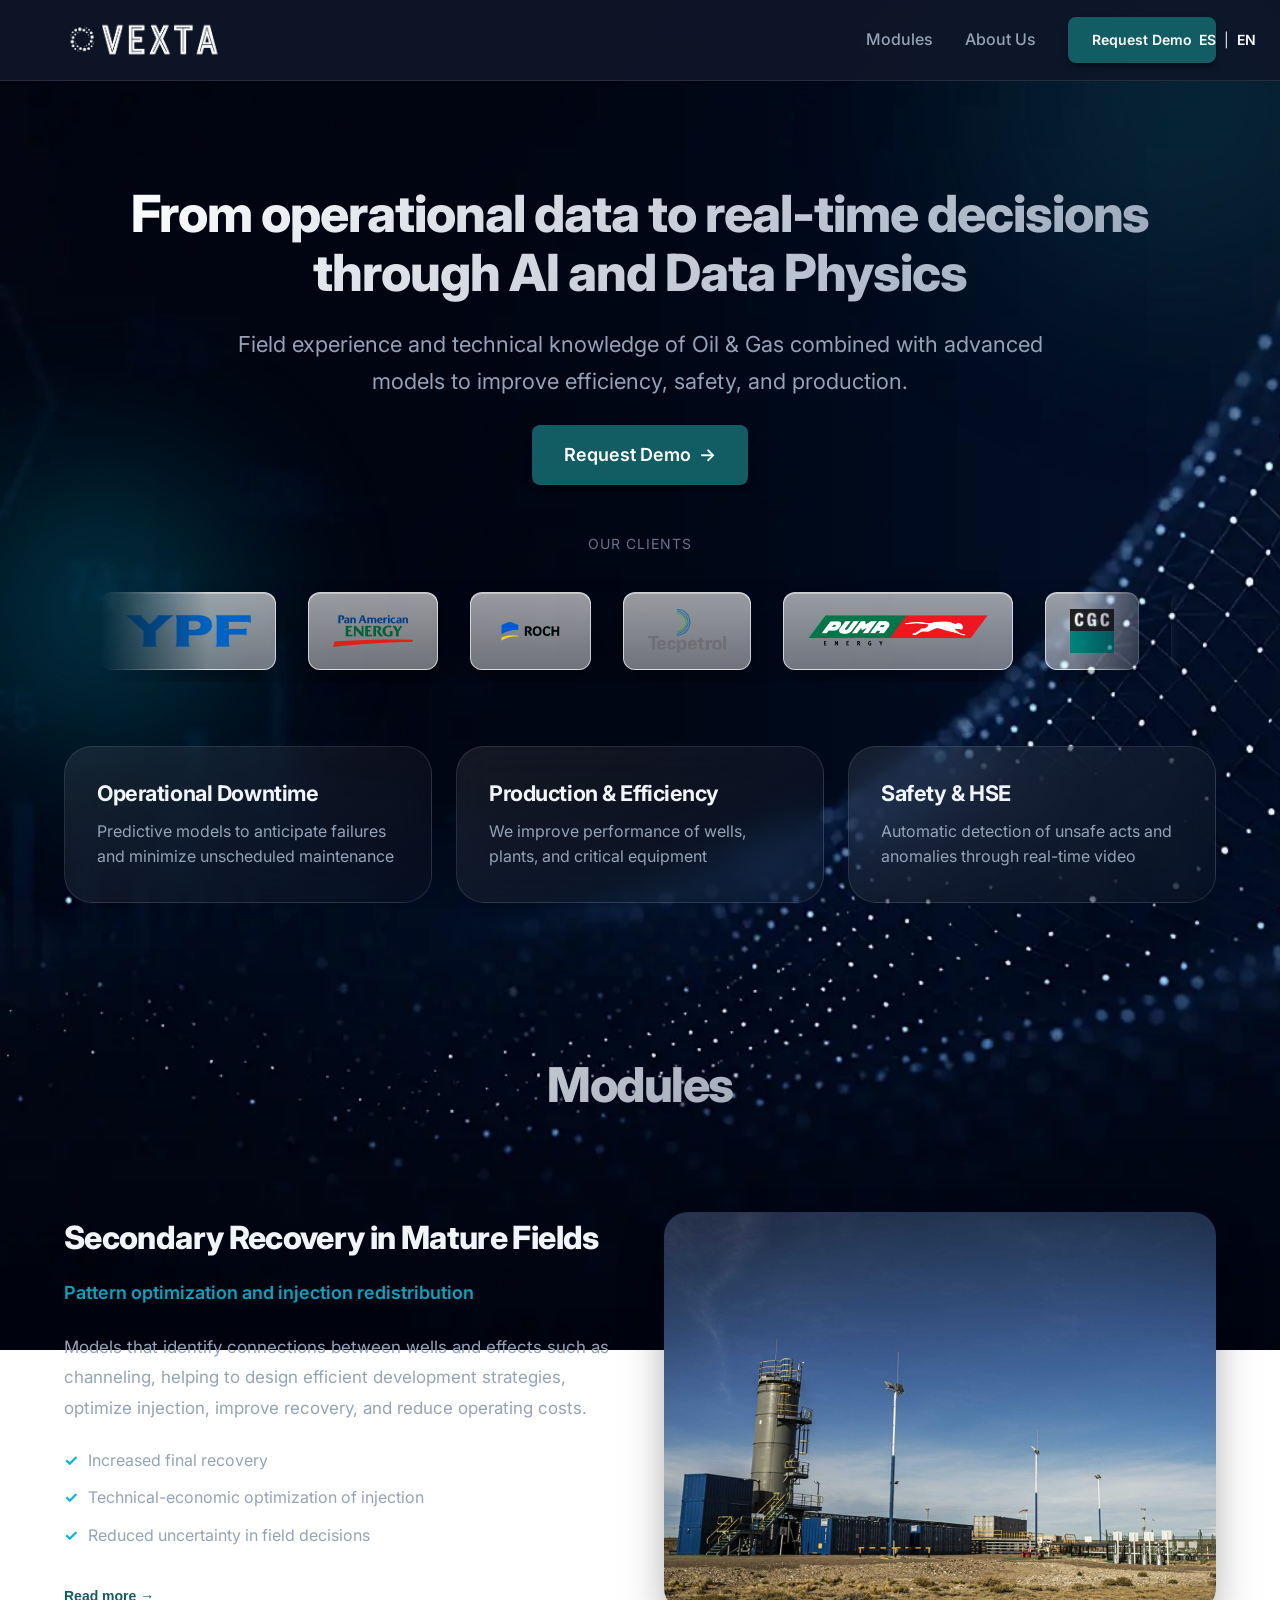
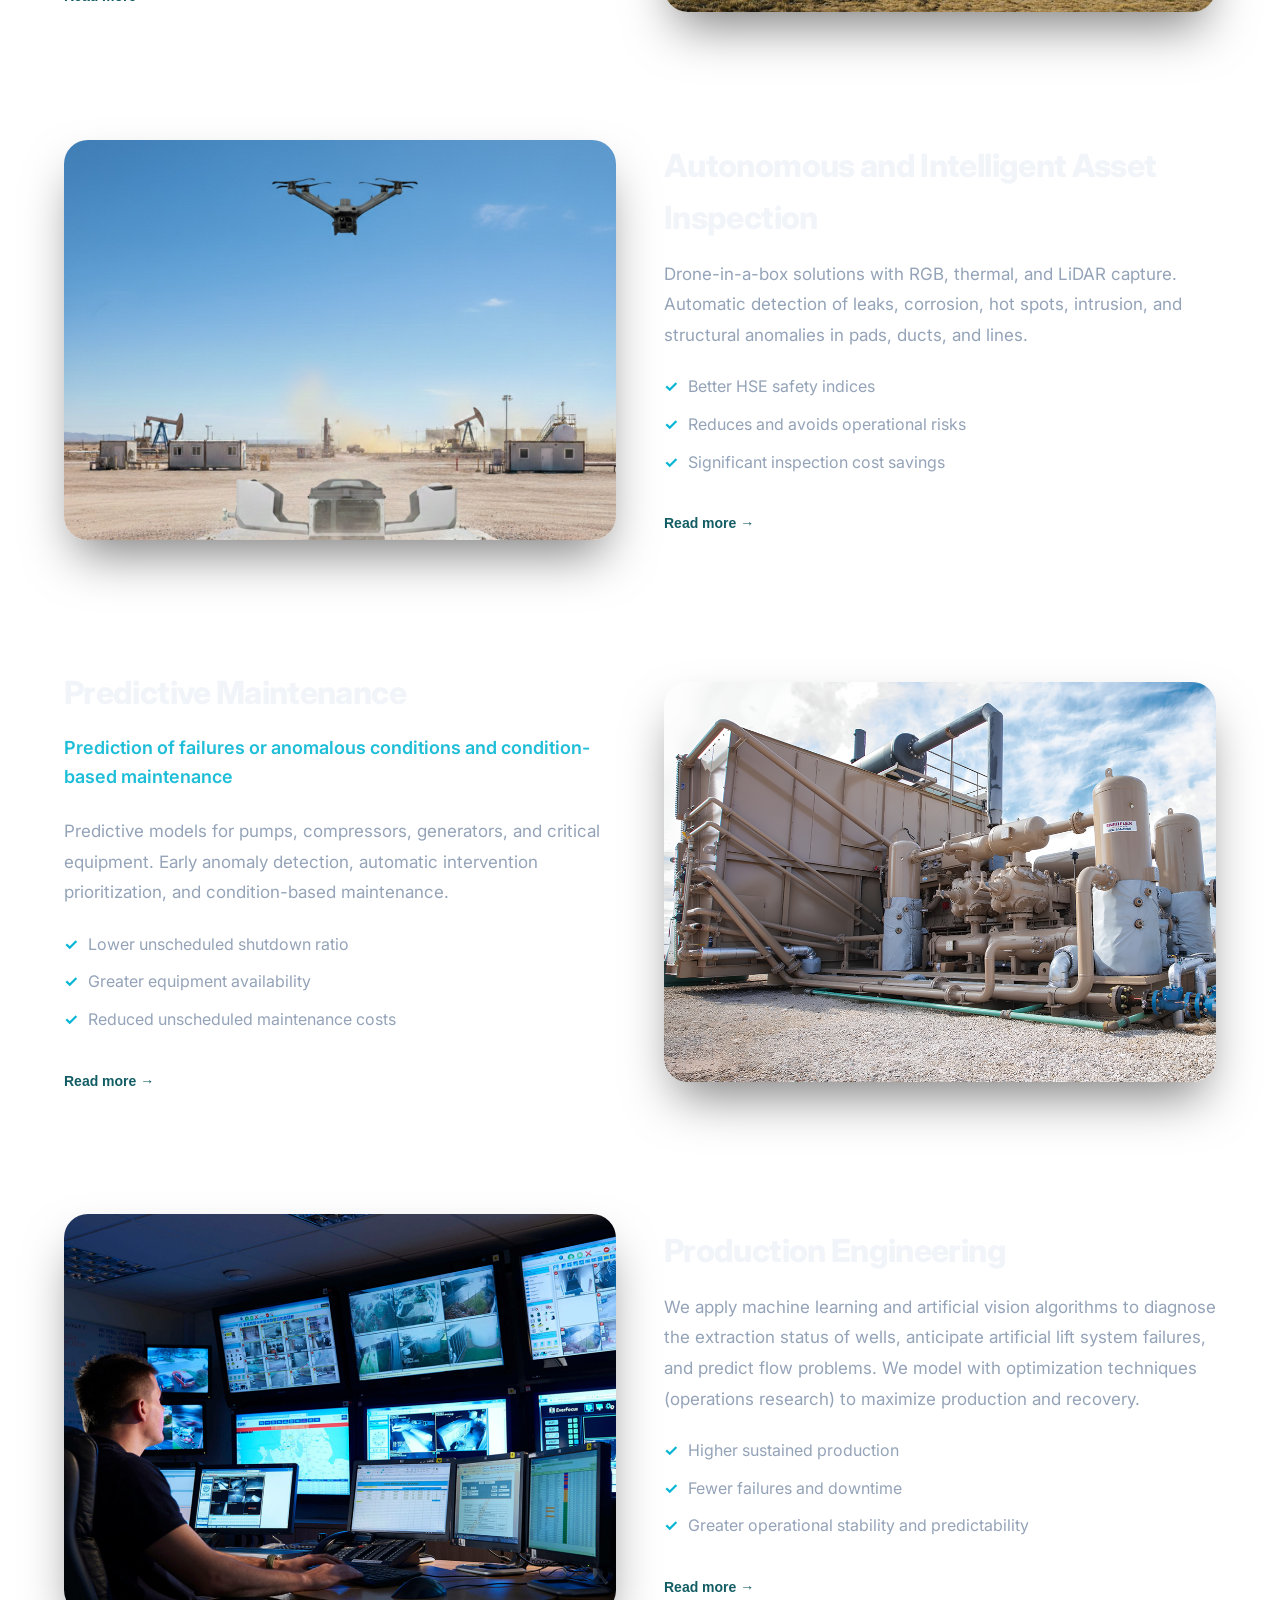
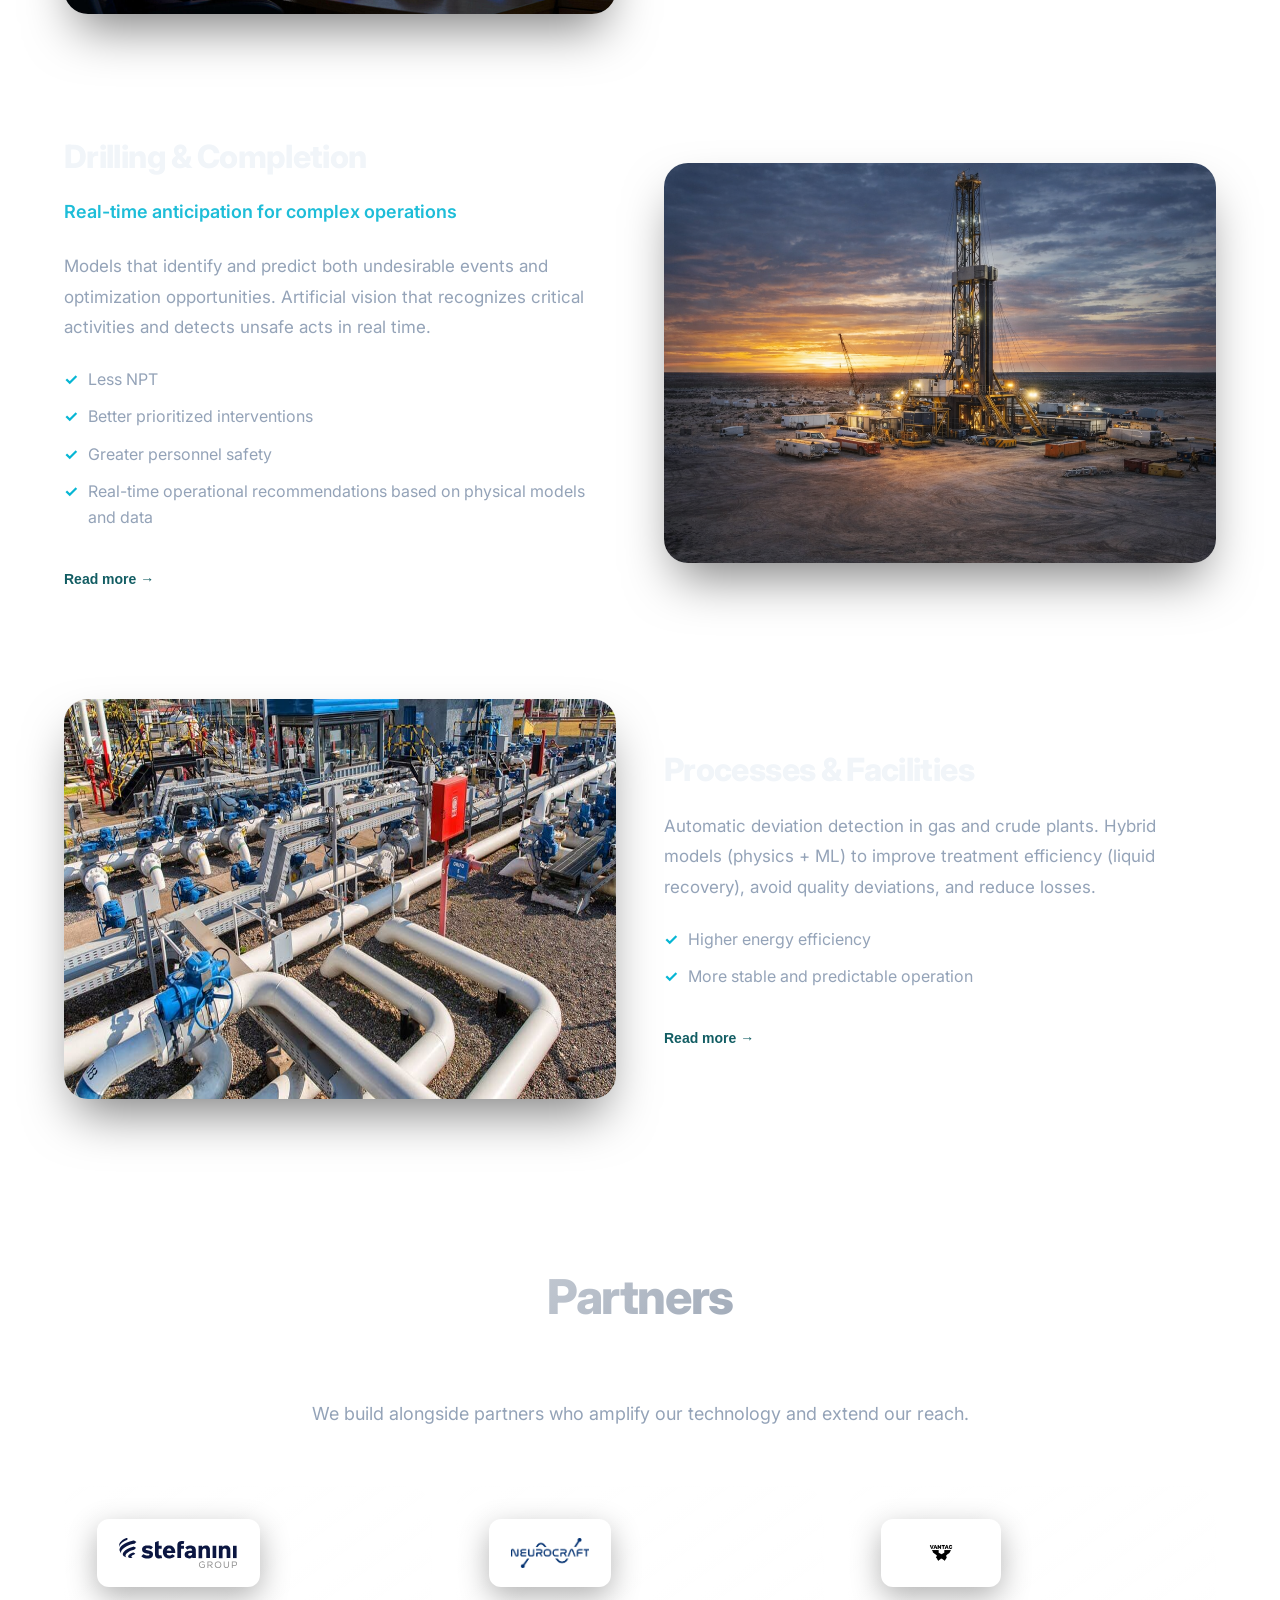
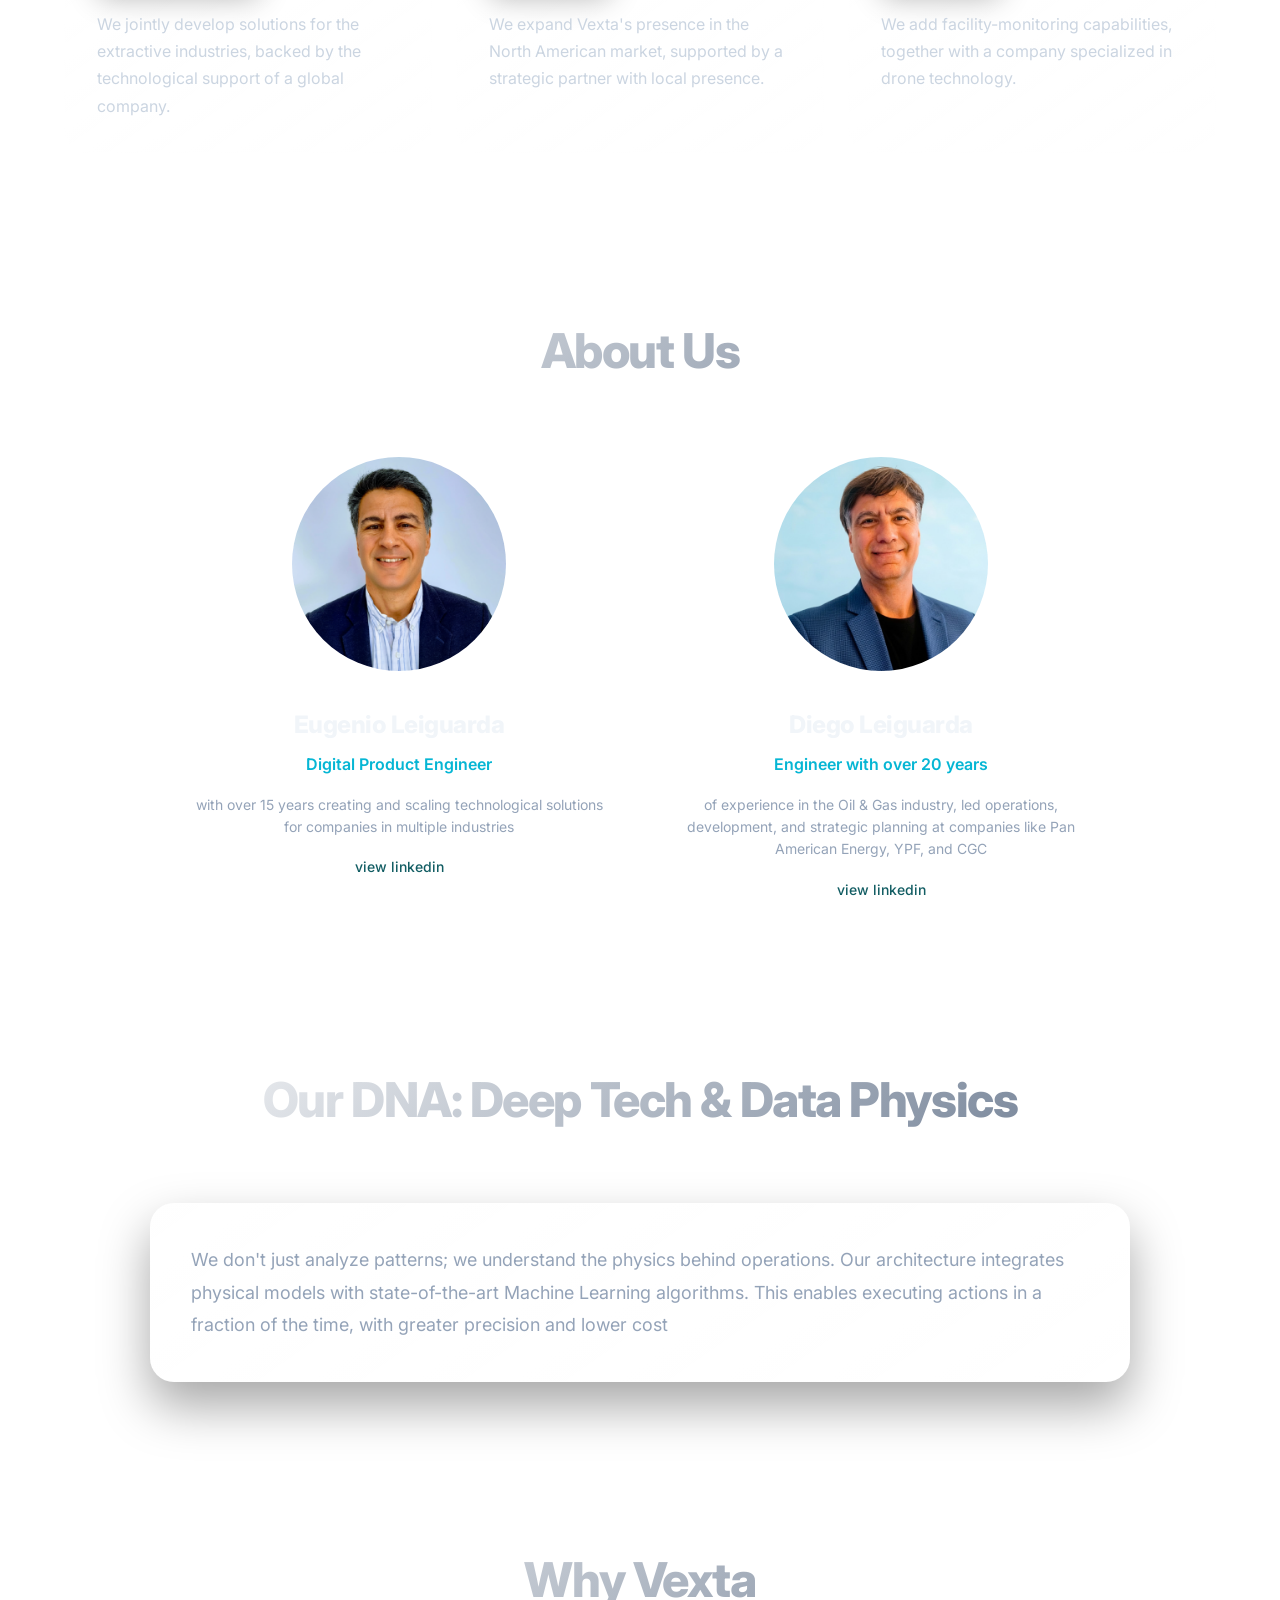
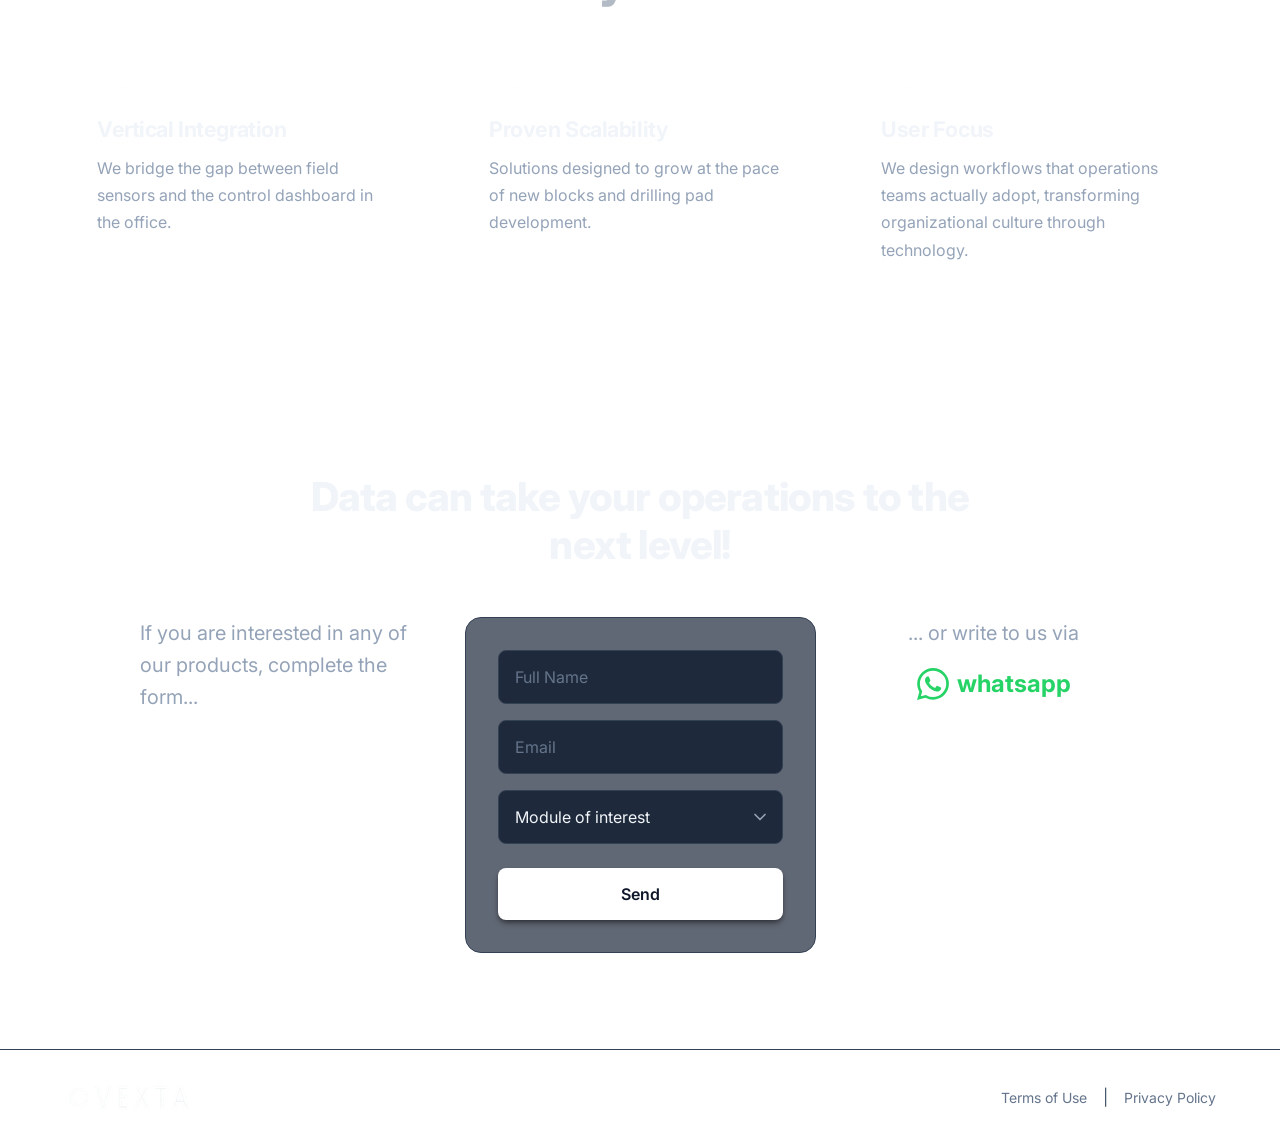
==== commit 0be85b38: "Update VANTAC partner logo and WhatsApp number - Partners: replace Vantec icon with VANTAC wordmark " ====
--- a/en/index.html
+++ b/en/index.html
@@ -373,7 +373,7 @@
                 </article>
                 <article class="partner-card" data-aos="fade-up" data-aos-delay="300">
                     <span class="partner-logo-box">
-                        <img src="../assets/partner-vantec.png" alt="Vantec" loading="lazy" decoding="async">
+                        <img src="../assets/partner-vantac.png" alt="Vantac" loading="lazy" decoding="async">
                     </span>
                     <p class="partner-value">We add facility-monitoring capabilities, together with a company specialized in drone technology.</p>
                 </article>
@@ -484,7 +484,7 @@
 
                 <div class="contacto-whatsapp" data-aos="fade-up" data-aos-delay="300">
                     <p class="whatsapp-text">... or write to us via</p>
-                    <a href="https://wa.me/5491121646279?text=Hello,%20I%20am%20interested%20in%20knowing%20more%20about%20VEXTA's%20solutions" target="_blank" rel="noopener" class="whatsapp-link">
+                    <a href="https://wa.me/5491133100378?text=Hello,%20I%20am%20interested%20in%20knowing%20more%20about%20VEXTA's%20solutions" target="_blank" rel="noopener" class="whatsapp-link">
                         <svg class="whatsapp-icon" viewBox="0 0 24 24" fill="currentColor">
                             <path d="M17.472 14.382c-.297-.149-1.758-.867-2.03-.967-.273-.099-.471-.148-.67.15-.197.297-.767.966-.94 1.164-.173.199-.347.223-.644.075-.297-.15-1.255-.463-2.39-1.475-.883-.788-1.48-1.761-1.653-2.059-.173-.297-.018-.458.13-.606.134-.133.298-.347.446-.52.149-.174.198-.298.298-.497.099-.198.05-.371-.025-.52-.075-.149-.669-1.612-.916-2.207-.242-.579-.487-.5-.669-.51-.173-.008-.371-.01-.57-.01-.198 0-.52.074-.792.372-.272.297-1.04 1.016-1.04 2.479 0 1.462 1.065 2.875 1.213 3.074.149.198 2.096 3.2 5.077 4.487.709.306 1.262.489 1.694.625.712.227 1.36.195 1.871.118.571-.085 1.758-.719 2.006-1.413.248-.694.248-1.289.173-1.413-.074-.124-.272-.198-.57-.347m-5.421 7.403h-.004a9.87 9.87 0 01-5.031-1.378l-.361-.214-3.741.982.998-3.648-.235-.374a9.86 9.86 0 01-1.51-5.26c.001-5.45 4.436-9.884 9.888-9.884 2.64 0 5.122 1.03 6.988 2.898a9.825 9.825 0 012.893 6.994c-.003 5.45-4.437 9.884-9.885 9.884m8.413-18.297A11.815 11.815 0 0012.05 0C5.495 0 .16 5.335.157 11.892c0 2.096.547 4.142 1.588 5.945L.057 24l6.305-1.654a11.882 11.882 0 005.683 1.448h.005c6.554 0 11.89-5.335 11.893-11.893a11.821 11.821 0 00-3.48-8.413z"/>
                         </svg>
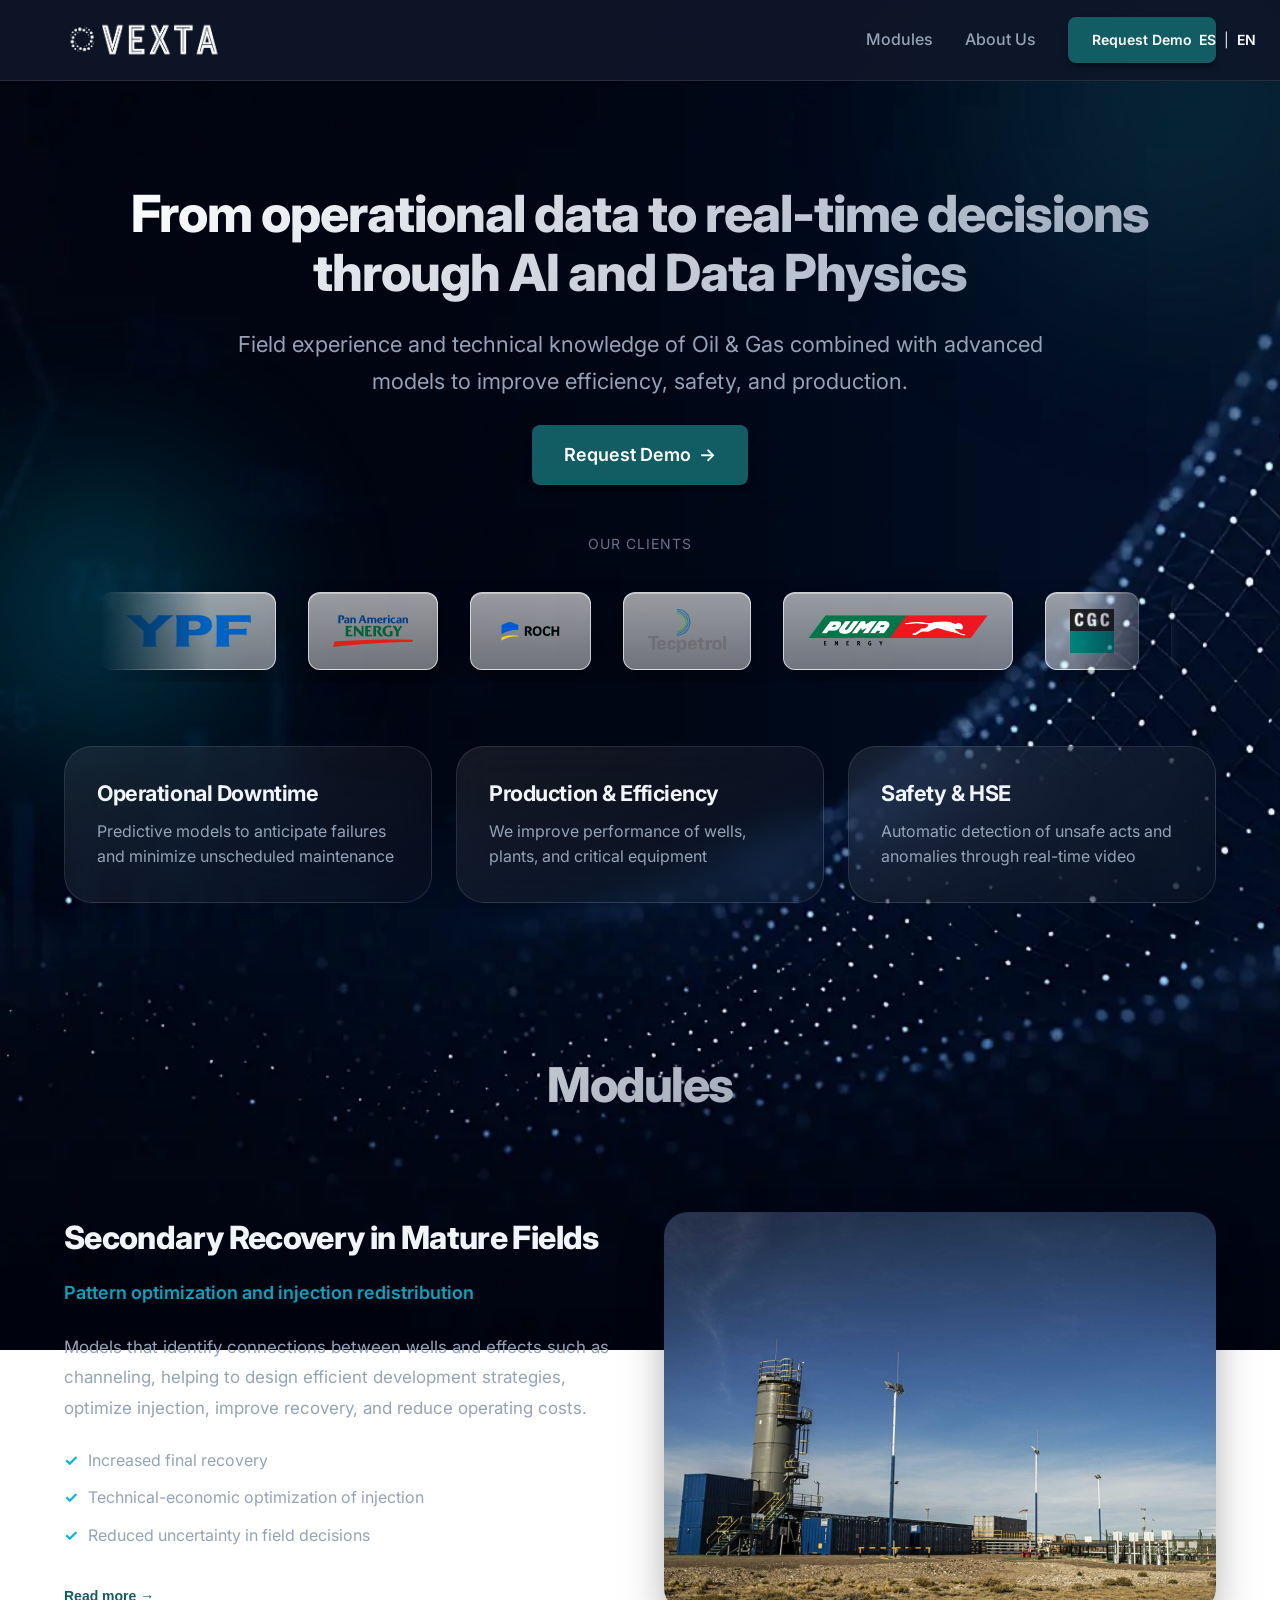
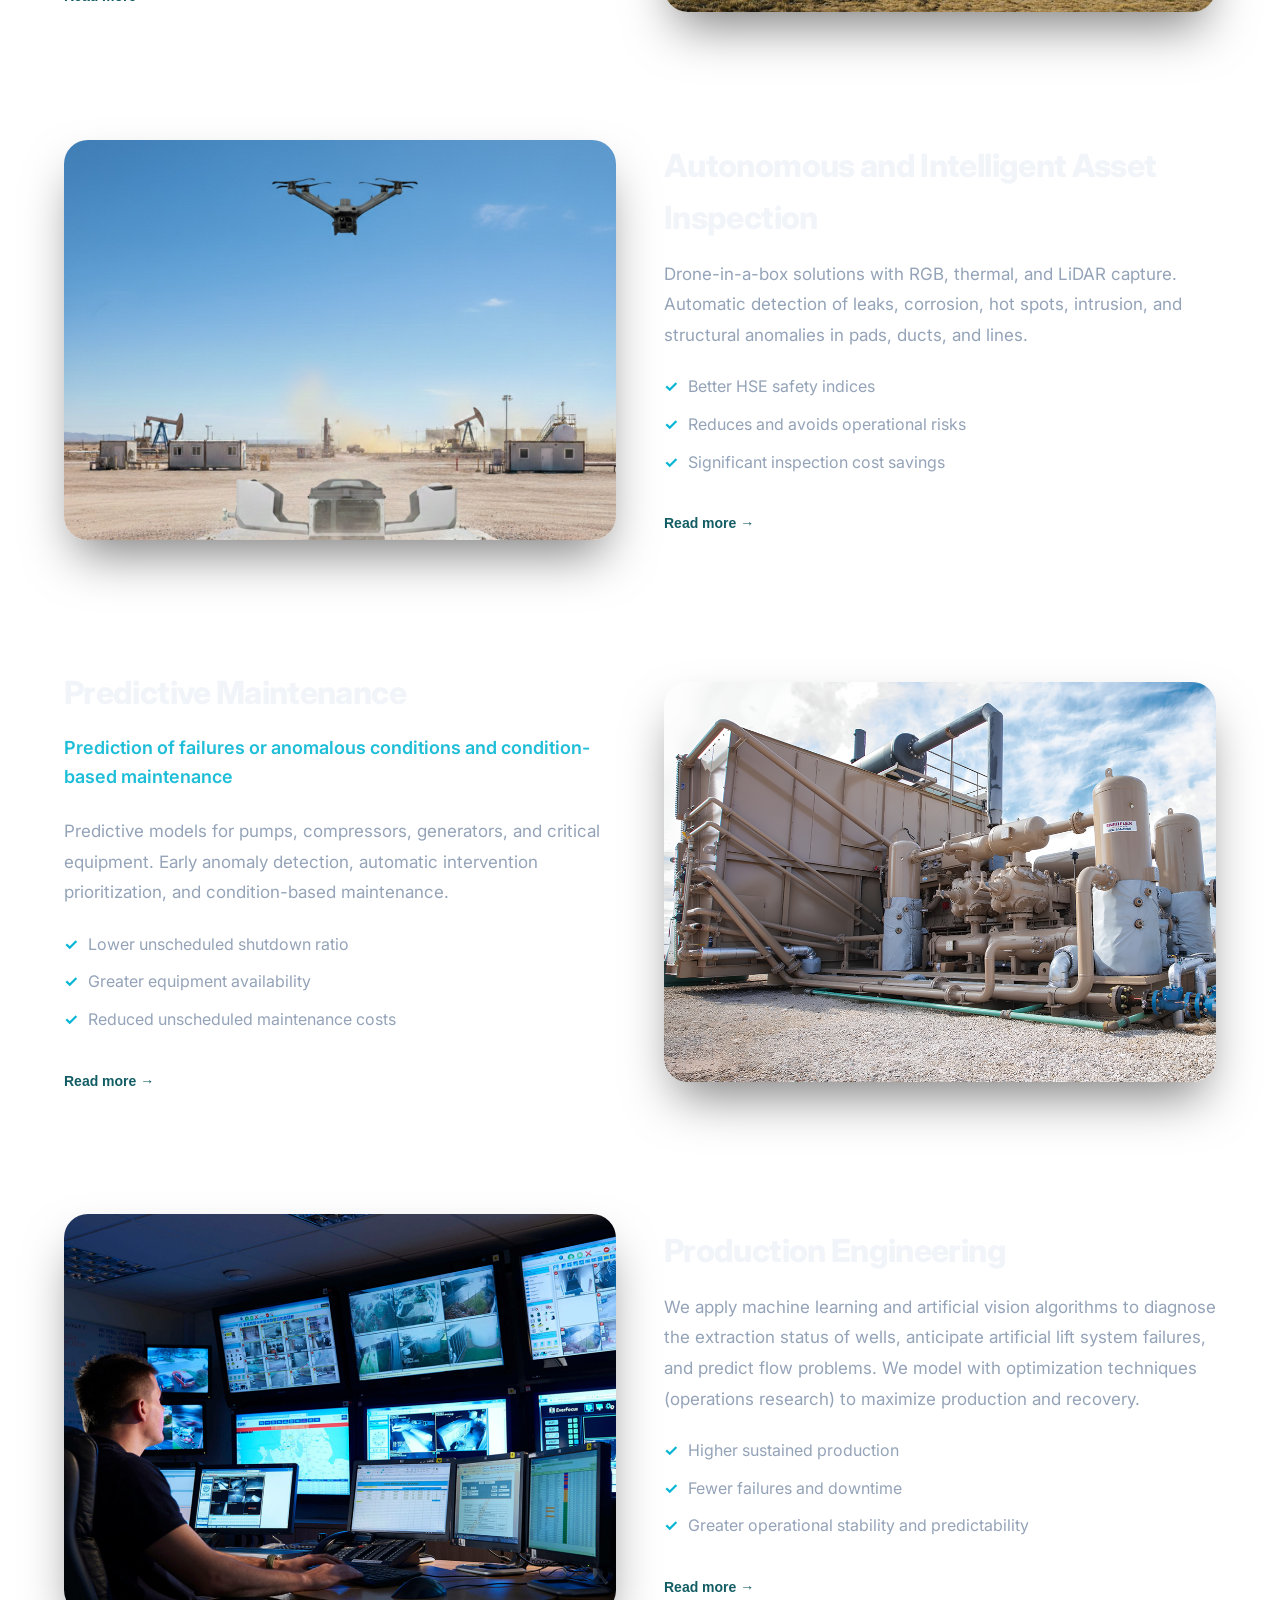
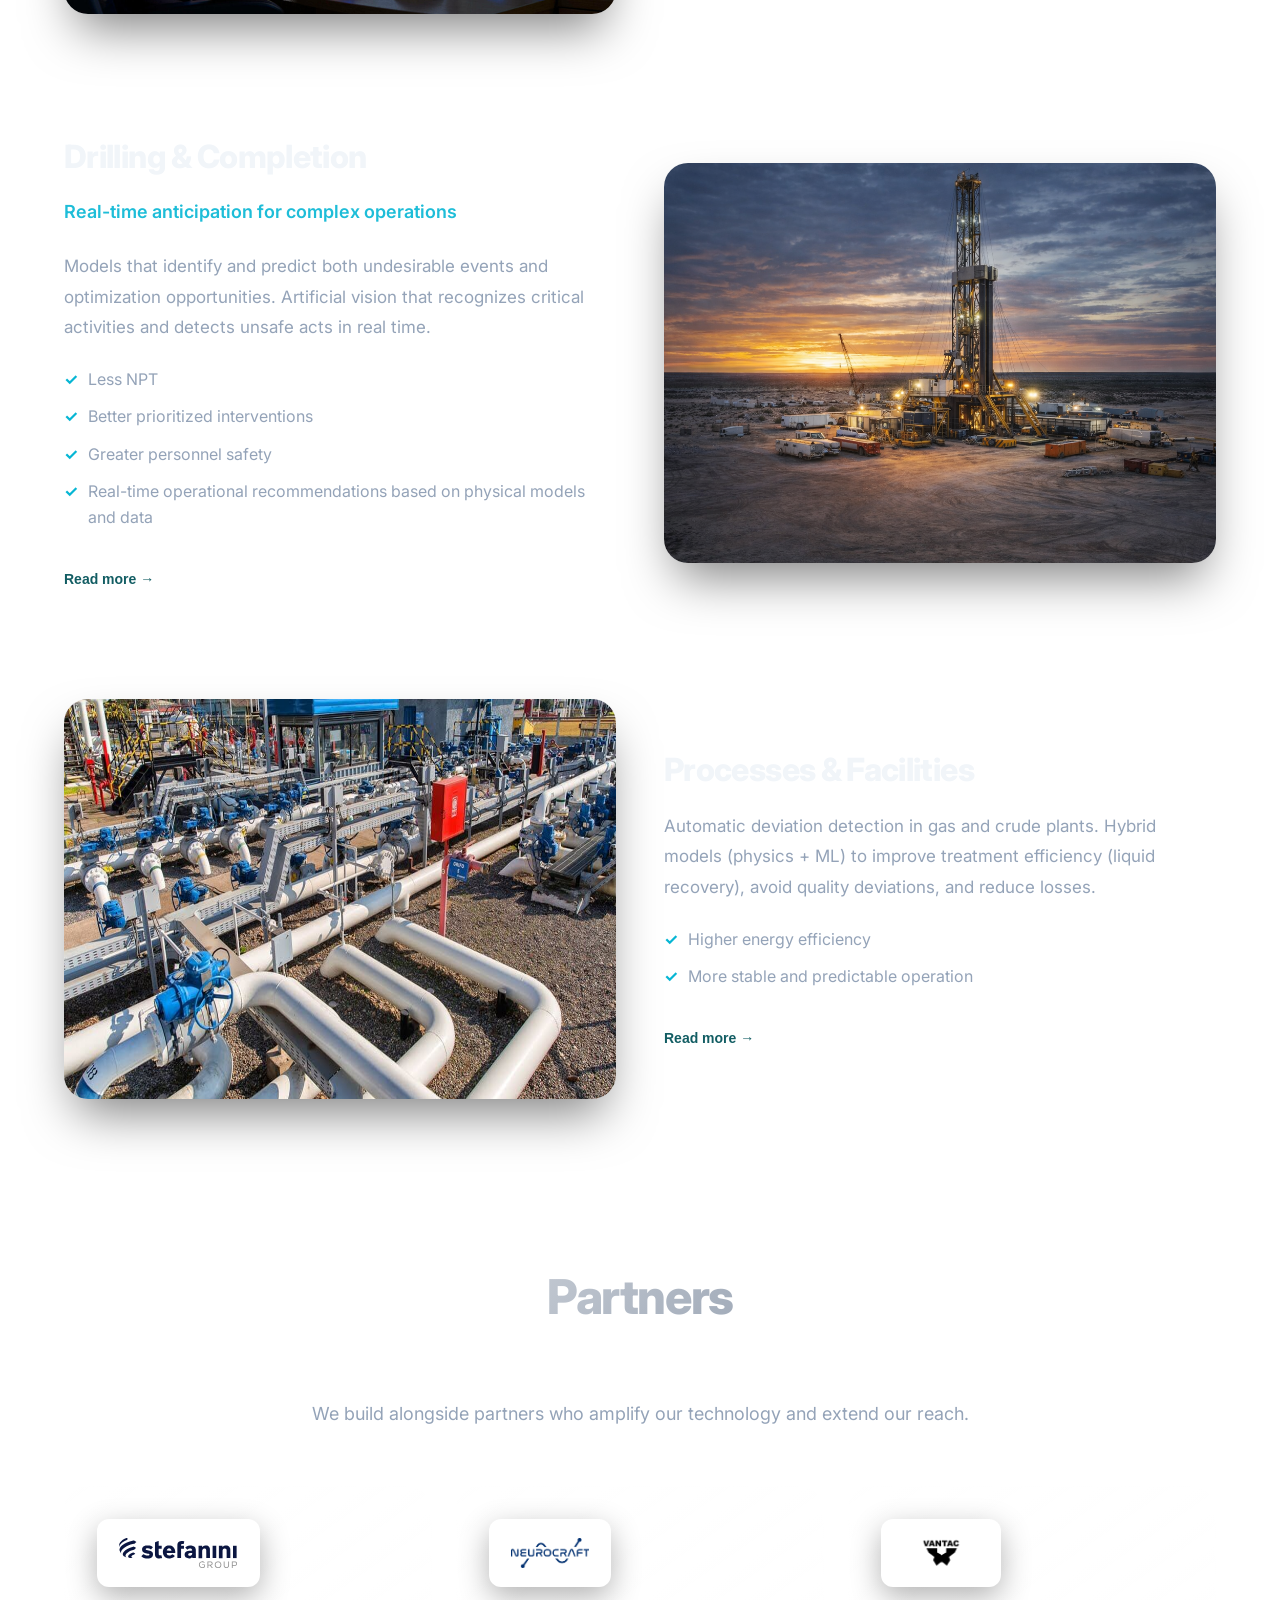
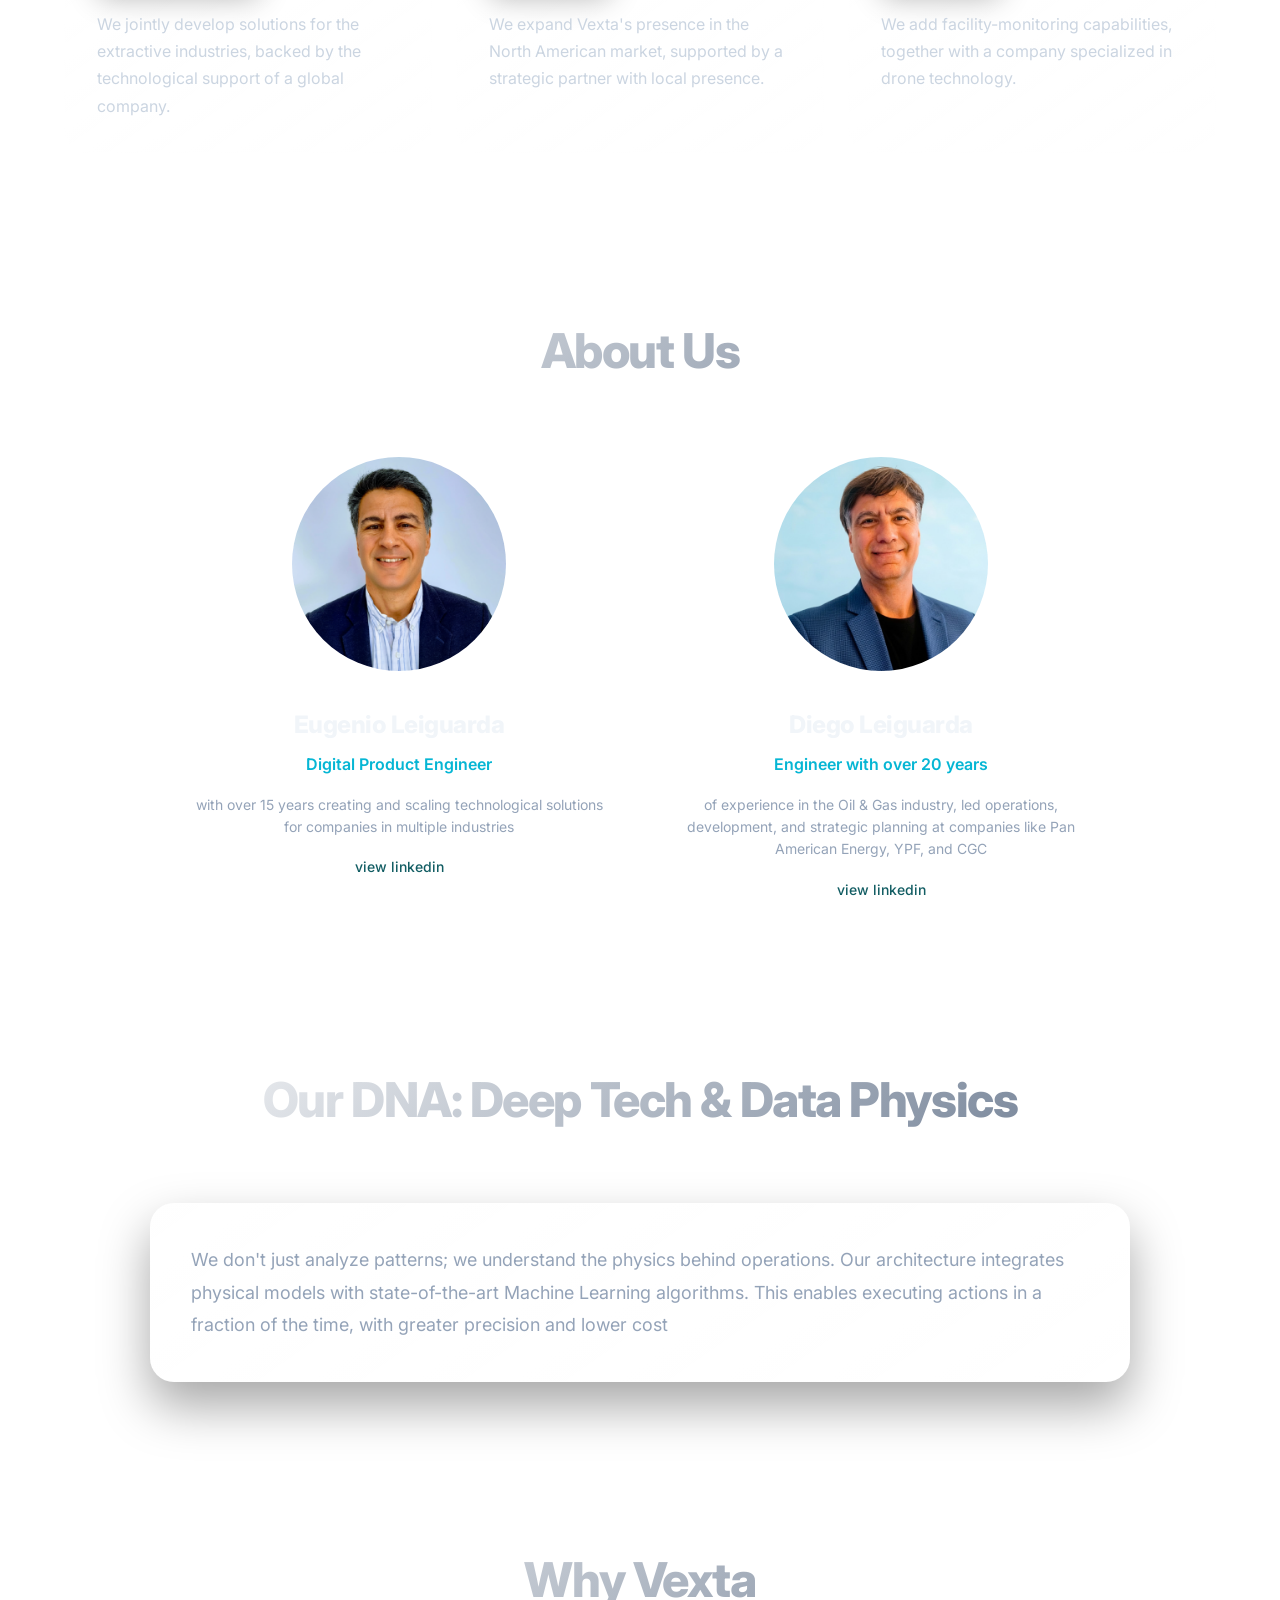
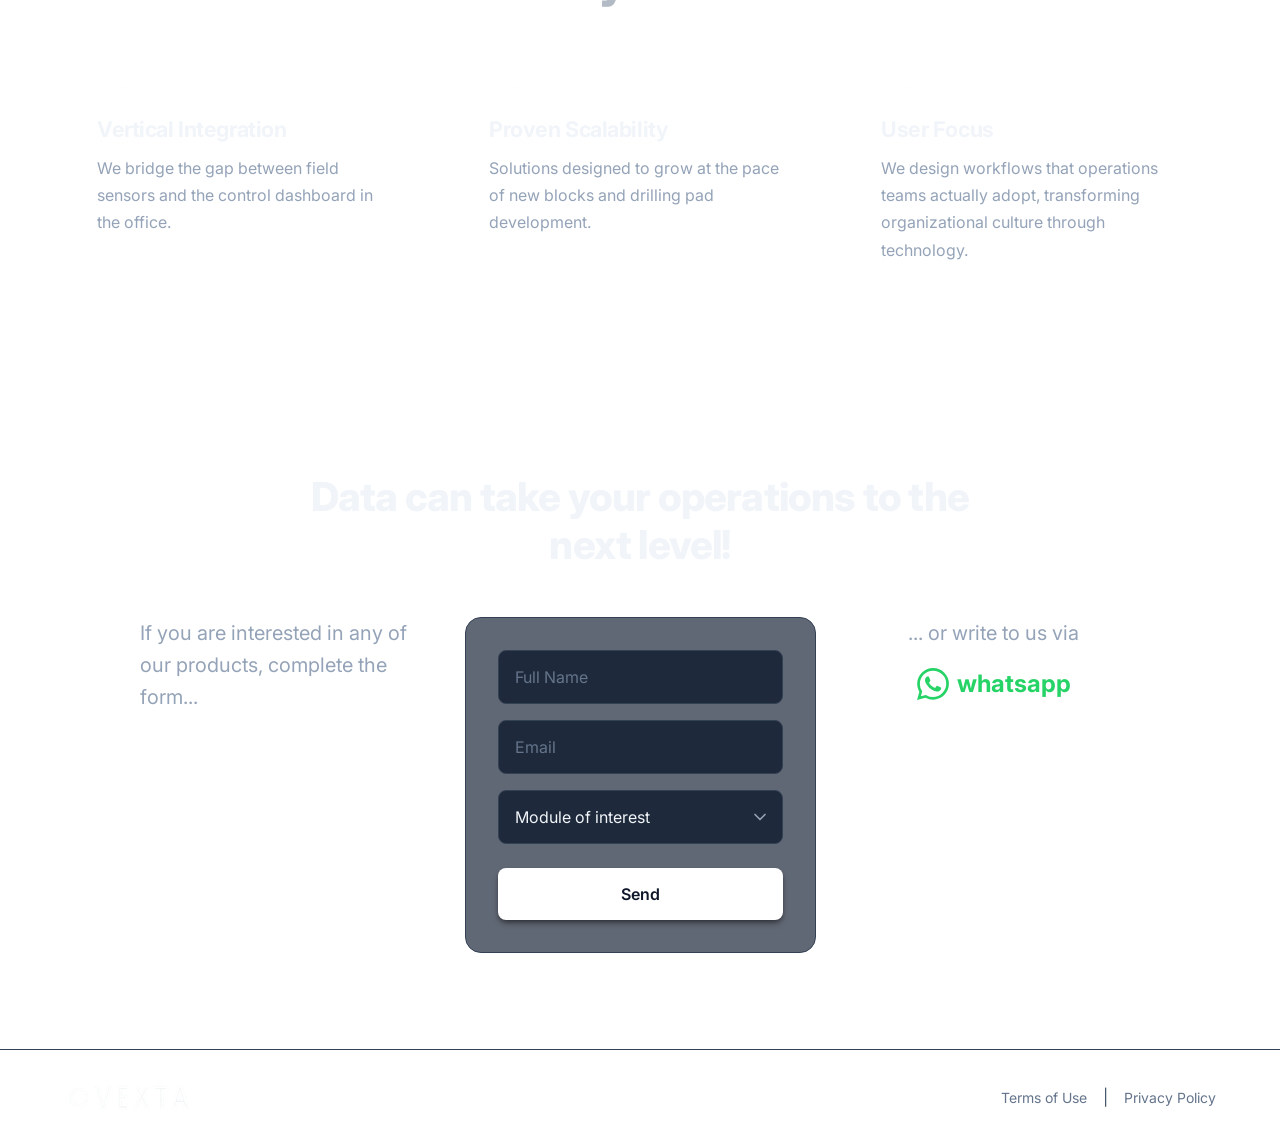
==== commit 1d8e809e: "Enlarge VANTAC logo in partner card Square VANTAC mark looked small at 30px next to the wordmark log" ====
--- a/en/index.html
+++ b/en/index.html
@@ -373,7 +373,7 @@
                 </article>
                 <article class="partner-card" data-aos="fade-up" data-aos-delay="300">
                     <span class="partner-logo-box">
-                        <img src="../assets/partner-vantac.png" alt="Vantac" loading="lazy" decoding="async">
+                        <img src="../assets/partner-vantac.png" alt="Vantac" style="height:48px" loading="lazy" decoding="async">
                     </span>
                     <p class="partner-value">We add facility-monitoring capabilities, together with a company specialized in drone technology.</p>
                 </article>
